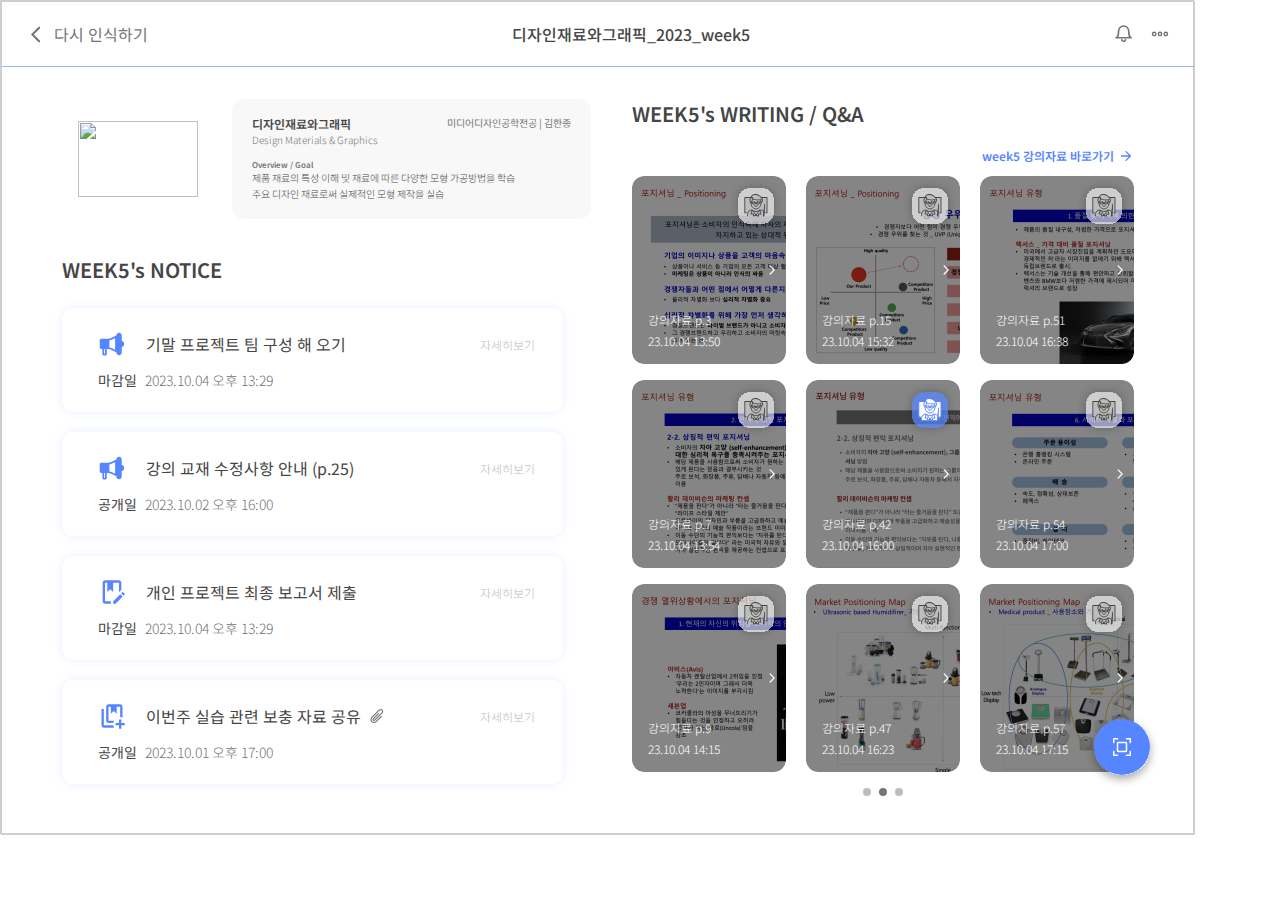
==== bookmark1.html @ b76992b5 "Add files via upload" ====
<!DOCTYPE html>
<html lang="en">
<head>
    <meta charset="UTF-8">
    <meta name="viewport" content="width=device-width, initial-scale=1.0">
    <meta name="apple-mobile-web-app-capable" content="yes">
    <meta name="apple-mobile-web-app-status-bar-style" content="black-translucent" />
    <link rel="stylesheet" type="text/css" href="bookmark1.css">
    <title>Design Meterials & Graphics - Week5</title>
</head>
<body>
    <div id="tab_bar">
        <a href="index.html">
            <div id="pre">
                <svg width="20" height="21" viewBox="0 0 20 21" fill="none" xmlns="http://www.w3.org/2000/svg">
                    <path d="M13.8488 2.98962C13.752 2.89262 13.6371 2.81565 13.5105 2.76314C13.384 2.71062 13.2483 2.68359 13.1113 2.68359C12.9743 2.68359 12.8386 2.71062 12.712 2.76314C12.5855 2.81565 12.4705 2.89262 12.3738 2.98962L5.44878 9.91462C5.37153 9.99172 5.31024 10.0833 5.26842 10.1841C5.2266 10.2849 5.20508 10.393 5.20508 10.5021C5.20508 10.6113 5.2266 10.7193 5.26842 10.8201C5.31024 10.921 5.37153 11.0125 5.44878 11.0896L12.3738 18.0146C12.7821 18.423 13.4404 18.423 13.8488 18.0146C14.2571 17.6063 14.2571 16.948 13.8488 16.5396L7.81545 10.498L13.8571 4.45629C14.2571 4.05629 14.2571 3.38962 13.8488 2.98962Z" fill="#757575"/>
                </svg>
                <p>다시 인식하기</p>
            </div>            
        </a>
        <div id="title"><p>디자인재료와그래픽_2023_week5</p></div>
        <div id="icon">
            <svg width="20" height="20" viewBox="0 0 20 20" fill="none" xmlns="http://www.w3.org/2000/svg">
                <path d="M7.87928 15.9104C7.98092 16.3008 8.20923 16.6465 8.52842 16.8932C8.84761 17.1399 9.23964 17.2738 9.64307 17.2738C10.0465 17.2738 10.4385 17.1399 10.7577 16.8932C11.0769 16.6465 11.3052 16.3008 11.4069 15.9104M9.64307 2C10.9809 2 12.264 2.53146 13.21 3.47748C14.156 4.42349 14.6875 5.70656 14.6875 7.04442C14.6875 12.6533 16.7335 13.7586 17.2861 13.7586H2C2.56441 13.7586 4.59864 12.6415 4.59864 7.04442C4.59864 5.70656 5.13011 4.42349 6.07612 3.47748C7.02213 2.53146 8.3052 2 9.64307 2Z" stroke="#757575" stroke-width="1.6462" stroke-linecap="round" stroke-linejoin="round"/>
            </svg>
            <svg width="20" height="20" viewBox="0 0 20 20" fill="none" xmlns="http://www.w3.org/2000/svg">
                <path d="M4.16667 11.6654C5.08714 11.6654 5.83333 10.9192 5.83333 9.9987C5.83333 9.07822 5.08714 8.33203 4.16667 8.33203C3.24619 8.33203 2.5 9.07822 2.5 9.9987C2.5 10.9192 3.24619 11.6654 4.16667 11.6654Z" stroke="#757575" stroke-width="1.5"/>
                <path d="M10.0007 11.6654C10.9211 11.6654 11.6673 10.9192 11.6673 9.9987C11.6673 9.07822 10.9211 8.33203 10.0007 8.33203C9.08018 8.33203 8.33398 9.07822 8.33398 9.9987C8.33398 10.9192 9.08018 11.6654 10.0007 11.6654Z" stroke="#757575" stroke-width="1.5"/>
                <path d="M15.8327 11.6654C16.7532 11.6654 17.4993 10.9192 17.4993 9.9987C17.4993 9.07822 16.7532 8.33203 15.8327 8.33203C14.9122 8.33203 14.166 9.07822 14.166 9.9987C14.166 10.9192 14.9122 11.6654 15.8327 11.6654Z" stroke="#757575" stroke-width="1.5"/>
            </svg>                
        </div>
    </div>

    <div id="content">
        <section id="left">
            <div id="lec_info">
                <img src="img/bookmark_symbol.png" alt="">
                <div>
                    <div id="main">
                        <div id="main_one">
                            <p>디자인재료와그래픽</p>
                            <p>미디어디자인공학전공 | 김한종</p>
                        </div>
                        <div id="main_two"><p>Design Materials & Graphics</p></div>
                    </div>
                    <div id="sub">
                        <p>Overview / Goal</p>
                        <p>제품 재료의 특성 이해 및 재료에 따른 다양한 모형 가공방법을 학습<br>
                            주요 디자인 재료로써 실제적인 모형 제작을 실습</p>
                    </div>
                </div>
            </div>
            
            <h3>WEEK5's NOTICE</h3>
            <div id="notice_list">
                <div class="notice notice1">
                    <div class="main">
                        <div>
                            <svg width="28" height="28" viewBox="0 0 28 28" fill="none" xmlns="http://www.w3.org/2000/svg">
                                <path d="M18.375 5.31125C18.375 3.82375 19.5825 2.625 21.0613 2.625C22.54 2.625 23.7388 3.82375 23.7475 5.31125V10.7581C24.4399 10.9438 25.0516 11.3527 25.488 11.9214C25.9243 12.4901 26.1608 13.1869 26.1608 13.9038C26.1608 14.6206 25.9243 15.3174 25.488 15.8861C25.0516 16.4548 24.4399 16.8637 23.7475 17.0494V22.505C23.7475 23.2174 23.4645 23.9007 22.9607 24.4045C22.4569 24.9082 21.7737 25.1912 21.0613 25.1912C20.3488 25.1912 19.6656 24.9082 19.1618 24.4045C18.658 23.9007 18.375 23.2174 18.375 22.505V22.302L13.1863 19.7487C12.6505 19.486 12.0824 19.2953 11.4966 19.1818C11.0754 19.1051 10.6481 19.0664 10.22 19.0662L10.2165 19.0575H8.75V24.3232C8.75 24.9095 8.2775 25.382 7.69125 25.382H5.439C4.85275 25.382 4.38025 24.9095 4.38025 24.3232V19.0575H3.26025C2.4255 19.0575 1.75 18.4013 1.75 17.5963V10.22C1.75 9.40625 2.42375 8.75 3.26113 8.75H10.3005C11.3013 8.73575 12.2868 8.50281 13.188 8.0675L18.375 5.51513V5.31125ZM6.13025 19.0575V23.632H7V19.0575H6.13025ZM17.1063 8.14013L14.1453 9.597L14.1391 9.6005C13.2711 10.0188 12.3366 10.2987 11.375 10.4247V17.1789L11.4608 17.4037C12.3935 17.535 13.3035 17.815 14.1505 18.2306L17.1063 19.6849V8.14013Z" fill="#5585FF"/>
                            </svg>
                            <p>기말 프로젝트 팀 구성 해 오기</p>                            
                        </div>
                        <span>자세히보기</span>                            
                    </div>
                    <div class="sub">
                        <p>마감일</p><p>2023.10.04 오후 13:29</p>
                    </div>
                </div>

                <div class="notice notice2">
                    <div class="main">
                        <div>
                            <svg width="28" height="28" viewBox="0 0 28 28" fill="none" xmlns="http://www.w3.org/2000/svg">
                                <path d="M18.375 5.31125C18.375 3.82375 19.5825 2.625 21.0613 2.625C22.54 2.625 23.7388 3.82375 23.7475 5.31125V10.7581C24.4399 10.9438 25.0516 11.3527 25.488 11.9214C25.9243 12.4901 26.1608 13.1869 26.1608 13.9038C26.1608 14.6206 25.9243 15.3174 25.488 15.8861C25.0516 16.4548 24.4399 16.8637 23.7475 17.0494V22.505C23.7475 23.2174 23.4645 23.9007 22.9607 24.4045C22.4569 24.9082 21.7737 25.1912 21.0613 25.1912C20.3488 25.1912 19.6656 24.9082 19.1618 24.4045C18.658 23.9007 18.375 23.2174 18.375 22.505V22.302L13.1863 19.7487C12.6505 19.486 12.0824 19.2953 11.4966 19.1818C11.0754 19.1051 10.6481 19.0664 10.22 19.0662L10.2165 19.0575H8.75V24.3232C8.75 24.9095 8.2775 25.382 7.69125 25.382H5.439C4.85275 25.382 4.38025 24.9095 4.38025 24.3232V19.0575H3.26025C2.4255 19.0575 1.75 18.4013 1.75 17.5963V10.22C1.75 9.40625 2.42375 8.75 3.26113 8.75H10.3005C11.3013 8.73575 12.2868 8.50281 13.188 8.0675L18.375 5.51513V5.31125ZM6.13025 19.0575V23.632H7V19.0575H6.13025ZM17.1063 8.14013L14.1453 9.597L14.1391 9.6005C13.2711 10.0188 12.3366 10.2987 11.375 10.4247V17.1789L11.4608 17.4037C12.3935 17.535 13.3035 17.815 14.1505 18.2306L17.1063 19.6849V8.14013Z" fill="#5585FF"/>
                            </svg>
                            <p>강의 교재 수정사항 안내 (p.25)</p>                            
                        </div>
                        <span>자세히보기</span>                            
                    </div>
                    <div class="sub">
                        <p>공개일</p><p>2023.10.02 오후 16:00</p>
                    </div>
                </div>

                <div class="notice notice3">
                    <div class="main">
                        <div>
                            <svg width="28" height="28" viewBox="0 0 28 28" fill="none" xmlns="http://www.w3.org/2000/svg">
                                <path d="M6.99935 23.332H12.8327V25.6654H6.99935C5.70435 25.6654 4.66602 24.627 4.66602 23.332V4.66536C4.66602 4.04653 4.91185 3.45303 5.34943 3.01545C5.78702 2.57786 6.38051 2.33203 6.99935 2.33203H20.9993C21.6182 2.33203 22.2117 2.57786 22.6493 3.01545C23.0868 3.45303 23.3327 4.04653 23.3327 4.66536V12.0154C23.076 12.1554 22.831 12.3187 22.621 12.5287L20.9993 14.1504V4.66536H15.166V13.9987L12.2493 11.3737L9.33268 13.9987V4.66536H6.99935V23.332ZM26.6577 15.7137L25.1177 14.1737C24.8843 13.9404 24.4993 13.9404 24.2777 14.1737L23.1343 15.317L25.5143 17.697L26.6577 16.5537C26.891 16.332 26.891 15.947 26.6577 15.7137ZM15.166 23.2854V25.6654H17.546L24.6977 18.5254L22.3177 16.1337L15.166 23.2854Z" fill="#5585FF"/>
                            </svg>                                
                            <p>개인 프로젝트 최종 보고서 제출</p>                            
                        </div>
                        <span>자세히보기</span>                            
                    </div>
                    <div class="sub">
                        <p>마감일</p><p>2023.10.04 오후 13:29</p>
                    </div>
                </div>

                <div class="notice notice4">
                    <div class="main">
                        <div>
                            <svg width="28" height="28" viewBox="0 0 28 28" fill="none" xmlns="http://www.w3.org/2000/svg">
                                <path d="M15.2717 23.332H5.83333V6.9987H3.5V23.332C3.5 23.9509 3.74583 24.5444 4.18342 24.9819C4.621 25.4195 5.21449 25.6654 5.83333 25.6654H16.1117C15.6826 24.9496 15.3973 24.157 15.2717 23.332ZM22.1667 2.33203H10.5C9.88116 2.33203 9.28767 2.57786 8.85008 3.01545C8.4125 3.45303 8.16667 4.04653 8.16667 4.66536V18.6654C8.16667 19.2842 8.4125 19.8777 8.85008 20.3153C9.28767 20.7529 9.88116 20.9987 10.5 20.9987H15.2717C15.3973 20.1737 15.6826 19.3811 16.1117 18.6654H10.5V4.66536H12.8333V11.6654L15.75 9.04036L18.6667 11.6654V4.66536H22.1667V15.1654C22.9613 15.1642 23.7504 15.2983 24.5 15.562V4.66536C24.5 4.04653 24.2542 3.45303 23.8166 3.01545C23.379 2.57786 22.7855 2.33203 22.1667 2.33203ZM23.3333 17.4987V20.9987H26.8333V23.332H23.3333V26.832H21V23.332H17.5V20.9987H21V17.4987H23.3333Z" fill="#5585FF"/>
                            </svg>
                            <p>이번주 실습 관련 보충 자료 공유</p>
                            <svg width="16" height="16" viewBox="0 0 16 16" fill="none" xmlns="http://www.w3.org/2000/svg">
                                <path d="M12.25 8.49284L7.12135 13.6215C6.55874 14.1841 5.79567 14.5002 5.00002 14.5002C4.20436 14.5002 3.4413 14.1841 2.87869 13.6215C2.31607 13.0589 2 12.2958 2 11.5002C2 10.7045 2.31607 9.94145 2.87869 9.37884L10.172 2.0855C10.3578 1.89981 10.5783 1.75253 10.821 1.65207C11.0637 1.55161 11.3238 1.49994 11.5865 1.5C11.8492 1.50006 12.1092 1.55186 12.3519 1.65243C12.5945 1.75301 12.815 1.90039 13.0007 2.08617C13.1864 2.27195 13.3337 2.49248 13.4341 2.73517C13.5346 2.97787 13.5862 3.23797 13.5862 3.50064C13.5861 3.76331 13.5343 4.02339 13.4338 4.26604C13.3332 4.50868 13.1858 4.72915 13 4.91484L5.70135 12.2135C5.51201 12.395 5.25893 12.4942 4.99665 12.4909C4.73437 12.4876 4.4839 12.3813 4.29922 12.1951C4.11453 12.0088 4.01042 11.7574 4.00933 11.4952C4.00823 11.2329 4.11023 10.9806 4.29335 10.7928L9.50002 5.58617M5.70735 12.2068L5.70068 12.2135" stroke="#757575" stroke-width="1.125" stroke-linecap="round" stroke-linejoin="round"/>
                            </svg> 
                        </div>
                        <span>자세히보기</span>                            
                    </div>
                    <div class="sub">
                        <p>공개일</p><p>2023.10.01 오후 17:00</p>
                    </div>
                </div>
            </div>
        </section>

        <section id="right">
            <h3>WEEK5's WRITING / Q&A</h3>
            <div id="go_box">
                <p id="go">week5 강의자료 바로가기</p>
                <svg width="16" height="16" viewBox="0 0 16 16" fill="none" xmlns="http://www.w3.org/2000/svg">
                    <path d="M3.33306 7.33246H10.7797L7.52639 4.07913C7.26639 3.81913 7.26639 3.39246 7.52639 3.13246C7.58807 3.07066 7.66133 3.02163 7.74197 2.98817C7.82262 2.95472 7.90908 2.9375 7.99639 2.9375C8.0837 2.9375 8.17016 2.95472 8.25081 2.98817C8.33146 3.02163 8.40472 3.07066 8.46639 3.13246L12.8597 7.5258C12.9215 7.58747 12.9706 7.66073 13.004 7.74138C13.0375 7.82203 13.0547 7.90848 13.0547 7.9958C13.0547 8.08311 13.0375 8.16956 13.004 8.25021C12.9706 8.33086 12.9215 8.40412 12.8597 8.4658L8.46639 12.8591C8.40467 12.9209 8.3314 12.9698 8.25075 13.0032C8.17011 13.0366 8.08368 13.0538 7.99639 13.0538C7.9091 13.0538 7.82267 13.0366 7.74203 13.0032C7.66139 12.9698 7.58811 12.9209 7.52639 12.8591C7.46467 12.7974 7.41571 12.7241 7.38231 12.6435C7.3489 12.5628 7.33171 12.4764 7.33171 12.3891C7.33171 12.3018 7.3489 12.2154 7.38231 12.1348C7.41571 12.0541 7.46467 11.9808 7.52639 11.9191L10.7797 8.6658H3.33306C2.96639 8.6658 2.66639 8.3658 2.66639 7.99913C2.66639 7.63246 2.96639 7.33246 3.33306 7.33246Z" fill="#5585FF"/>
                </svg>                    
            </div>
            <div id="qna_list">
                <div class="qna_list_row">
                    <div class="qna qna1">
                        <div class="answer_icon">
                            <svg width="52" height="52" viewBox="0 0 52 52" fill="none" xmlns="http://www.w3.org/2000/svg">
                                <g filter="url(#filter0_d_3581_7026)">
                                <rect x="8" y="8" width="36" height="36" rx="12" fill="white" fill-opacity="0.6" shape-rendering="crispEdges"/>
                                <path d="M16.1707 33.1525H14.8125V17.5156H37.0063V33.1525H35.1907" fill="#BDBDBD"/>
                                <path d="M33.9474 36.2211C33.9474 36.2211 35.1474 29.9375 29.814 29.9375C28.3954 30.8793 27.1798 31.5304 25.814 31.5273H25.8691C24.5034 31.5304 23.2878 30.8793 21.8691 29.9375C16.5358 29.9375 17.4247 36.2206 17.4247 36.2206" fill="#BDBDBD"/>
                                <path d="M29.8137 30.1602L30.9559 34.1779L28.4581 34.0713L28.4981 36.2006L25.8848 35.4895L25.9248 35.4762L25.8848 35.4179L29.8137 30.1602Z" fill="#BDBDBD"/>
                                <path d="M29.769 30.0947L29.8134 30.1614L25.8845 35.4191L21.9512 30.1614L22.0223 30.0547C23.3912 30.9658 24.5778 31.5925 25.8978 31.6058H25.9512C27.2534 31.5925 28.4223 30.9836 29.769 30.0947Z" fill="#BDBDBD"/>
                                <path d="M25.8842 35.4179L25.8397 35.4762L25.8842 35.4895L23.2664 36.2006L23.3064 34.0713L20.8086 34.1779L21.9508 30.1602L25.8842 35.4179Z" fill="#BDBDBD"/>
                                <path d="M32.4444 19.471C32.1822 18.3821 31.2711 17.0799 29.1022 15.6488C26.6667 13.8932 23 14.4043 21.9911 15.6888C21.8022 15.9513 21.7025 16.2676 21.7067 16.591L21.5022 16.5954C18.6133 19.6577 20.5733 23.5777 20.8978 22.7777L20.9378 22.7377C22.2044 21.5021 22.52 18.4799 22.52 18.4799L22.5644 18.4354C23.4756 19.3954 25.4889 20.2799 30.48 19.8354V19.8399C30.6489 20.2621 30.7822 20.711 30.8756 21.1865C30.9689 21.6621 31.0178 22.1643 31.0178 22.6799V22.7732L31.2089 22.7777C31.2089 22.7777 32.9378 21.4932 32.4444 19.471Z" fill="#BDBDBD"/>
                                <path d="M30.9634 22.6842C30.9634 21.6691 30.7714 20.7104 30.4301 19.8615C27.119 20.1677 23.391 19.842 22.3723 18.2148C22.3012 19.7415 21.9074 21.0917 20.8848 22.6842C20.8848 26.1628 23.1408 28.9833 25.9239 28.9833C28.707 28.9833 30.9634 26.1628 30.9634 22.6842Z" fill="#BDBDBD"/>
                                <path d="M22.2536 17.0703C22.3603 17.3414 22.4936 17.6525 22.738 17.9592H21.6803C21.5647 17.7459 21.4847 17.5459 21.418 17.3814C21.2714 17.5725 21.1469 17.7681 21.0403 17.9592H15.258V32.3103H16.1736C16.418 32.3103 16.618 32.5059 16.618 32.7548C16.618 32.9992 16.418 33.1992 16.1736 33.1992H14.8136C14.5691 33.1992 14.3691 32.9992 14.3691 32.7548V17.5148C14.3691 17.2703 14.5691 17.0703 14.8136 17.0703H22.2536ZM37.4536 17.5148V32.7548C37.4536 32.9992 37.2536 33.1992 37.0091 33.1992H35.858C35.6136 33.1992 35.4136 32.9992 35.4136 32.7548C35.4136 32.5059 35.6136 32.3103 35.858 32.3103H36.5647V17.9592H31.1336C30.8891 17.6614 30.5958 17.3681 30.2536 17.0703H37.0091C37.2536 17.0703 37.4536 17.2703 37.4536 17.5148ZM28.646 22.0752C28.646 22.192 28.623 22.3076 28.5783 22.4154C28.5336 22.5233 28.468 22.6213 28.3855 22.7038C28.3029 22.7864 28.2048 22.8518 28.097 22.8965C27.9891 22.9412 27.8735 22.9641 27.7567 22.9641C27.6399 22.9641 27.5243 22.941 27.4165 22.8963C27.3086 22.8516 27.2106 22.7861 27.1281 22.7035C27.0455 22.6209 26.9801 22.5229 26.9354 22.415C26.8907 22.3071 26.8678 22.1915 26.8678 22.0748C26.8679 21.839 26.9616 21.6128 27.1284 21.4461C27.2952 21.2794 27.5213 21.1858 27.7571 21.1859C27.9929 21.1859 28.2191 21.2797 28.3858 21.4464C28.5525 21.6132 28.6461 21.8394 28.646 22.0752ZM25.0905 22.0752C25.0904 22.192 25.0674 22.3076 25.0227 22.4154C24.978 22.5233 24.9125 22.6213 24.8299 22.7038C24.7473 22.7864 24.6493 22.8518 24.5414 22.8965C24.4335 22.9412 24.3179 22.9641 24.2011 22.9641C24.0844 22.9641 23.9688 22.941 23.8609 22.8963C23.753 22.8516 23.6551 22.7861 23.5725 22.7035C23.49 22.6209 23.4245 22.5229 23.3798 22.415C23.3352 22.3071 23.3122 22.1915 23.3123 22.0748C23.3123 21.839 23.406 21.6128 23.5728 21.4461C23.7396 21.2794 23.9658 21.1858 24.2016 21.1859C24.4374 21.1859 24.6635 21.2797 24.8302 21.4464C24.9969 21.6132 25.0905 21.8394 25.0905 22.0752ZM25.9794 26.5205C25.4674 26.5205 24.9554 26.3934 24.4474 26.1392C24.3947 26.1134 24.3476 26.0774 24.3089 26.0333C24.2702 25.9893 24.2407 25.938 24.2219 25.8824C24.2031 25.8268 24.1955 25.7681 24.1995 25.7096C24.2036 25.651 24.2191 25.5939 24.2454 25.5414C24.2716 25.489 24.3079 25.4422 24.3523 25.4038C24.3967 25.3655 24.4482 25.3363 24.5039 25.3179C24.5596 25.2996 24.6184 25.2925 24.6769 25.297C24.7354 25.3014 24.7924 25.3175 24.8447 25.3441C25.6083 25.7263 26.3505 25.7263 27.114 25.3441C27.2195 25.2914 27.3416 25.2828 27.4535 25.3201C27.5089 25.3386 27.5601 25.3678 27.6042 25.4061C27.6483 25.4444 27.6844 25.491 27.7105 25.5432C27.7366 25.5954 27.7521 25.6523 27.7562 25.7105C27.7603 25.7688 27.7529 25.8273 27.7344 25.8827C27.716 25.938 27.6867 25.9892 27.6485 26.0333C27.6102 26.0774 27.5636 26.1136 27.5114 26.1396C27.0034 26.3934 26.4914 26.5205 25.9794 26.5205Z" fill="#454545"/>
                                <path d="M31.3995 21.6905C31.3995 21.9394 31.1995 22.135 30.9551 22.135H30.084V22.6861C30.084 23.6239 29.324 24.3839 28.3907 24.3839H27.4973C26.8084 24.3839 26.2173 23.9705 25.9506 23.3839C25.8155 23.6811 25.598 23.9332 25.3238 24.1105C25.0497 24.2877 24.7304 24.3826 24.404 24.3839H23.5107C23.0604 24.3839 22.6285 24.205 22.3101 23.8866C21.9917 23.5682 21.8129 23.1364 21.8129 22.6861V22.135H21.5062C21.4112 22.135 21.3187 22.1043 21.2426 22.0474C21.1665 21.9905 21.1109 21.9106 21.084 21.8194C21.1862 21.6505 21.2795 21.4639 21.3595 21.2728C21.404 21.255 21.4529 21.2461 21.5062 21.2461H22.2573C22.3752 21.2461 22.4882 21.2929 22.5716 21.3763C22.6549 21.4596 22.7018 21.5727 22.7018 21.6905V22.6861C22.7018 23.1305 23.0662 23.495 23.5107 23.495H24.404C24.8484 23.495 25.2084 23.1305 25.2084 22.6861V22.1972C25.2084 21.9528 25.4084 21.7528 25.6529 21.7528H26.244C26.4929 21.7528 26.6884 21.9528 26.6884 22.1972V22.6861C26.6884 23.1305 27.0529 23.495 27.4973 23.495H28.3907C28.8351 23.495 29.1951 23.1305 29.1951 22.6861V21.6905C29.1951 21.4461 29.3951 21.2461 29.6395 21.2461H30.9551C31.1995 21.2461 31.3995 21.4461 31.3995 21.6905Z" fill="#454545"/>
                                <path d="M20.9375 22.6837V22.7415C20.9642 26.1904 23.2086 28.9815 25.9775 28.9815C28.7331 28.9815 30.9775 26.2082 31.0175 22.7771V22.6837C31.0175 22.1682 30.9686 21.666 30.8753 21.1904C30.7819 20.7149 30.6486 20.266 30.4797 19.8438" stroke="#454545" stroke-width="0.9" stroke-miterlimit="10" stroke-linecap="round" stroke-linejoin="round"/>
                                <path d="M31.4751 23.1364C31.3951 23.1942 31.3017 23.2209 31.2084 23.2209C31.0751 23.2209 30.9373 23.1631 30.8528 23.0431C30.7062 22.8475 30.7462 22.5675 30.9417 22.4209C30.9951 22.3809 32.0884 21.5409 32.0884 20.1942C32.0884 19.9986 32.0662 19.7897 32.0128 19.5764C31.8884 19.0431 31.5906 18.5009 31.1328 17.9586C30.8884 17.6609 30.5951 17.3675 30.2528 17.0697C29.8528 16.7186 29.3862 16.3675 28.8573 16.0209C26.6173 14.4075 23.2173 14.8475 22.3417 15.9631C22.2173 16.1364 22.1462 16.3586 22.1506 16.5853C22.1506 16.7231 22.1773 16.8697 22.2262 16.9942C22.2351 17.0209 22.2439 17.0431 22.2528 17.0697C22.3595 17.3409 22.4928 17.652 22.7373 17.9586C22.7817 18.0164 22.8306 18.0697 22.8839 18.1275C24.0084 19.3142 26.5551 19.7409 30.4395 19.3942C30.6262 19.3764 30.8128 19.3586 31.0084 19.3409L31.1106 19.332C31.3462 19.3097 31.5684 19.4875 31.5951 19.732C31.6062 19.8492 31.5703 19.9661 31.4953 20.057C31.4203 20.1478 31.3123 20.2052 31.1951 20.2164L31.0928 20.2253C30.8973 20.2475 30.7017 20.2653 30.5151 20.2786C26.8573 20.6075 24.3417 20.2742 22.8573 19.2564C22.3607 18.931 21.9553 18.4844 21.6795 17.9586C21.5639 17.7453 21.4839 17.5453 21.4173 17.3809C21.4128 17.3586 21.4039 17.3409 21.3951 17.3186C21.3639 17.2386 21.3417 17.1542 21.3239 17.0697C21.2795 16.9097 21.2617 16.7497 21.2617 16.5897C21.2617 16.4609 21.2706 16.332 21.2973 16.2075C21.3462 15.932 21.4573 15.6653 21.6306 15.4297C22.7684 13.9809 26.6751 13.3542 29.3639 15.2875C30.2484 15.8697 30.9728 16.4653 31.5328 17.0697C31.8084 17.3631 32.0439 17.6609 32.2395 17.9586C32.5506 18.4253 32.7639 18.8964 32.8751 19.3675C33.4306 21.6475 31.5551 23.0742 31.4751 23.1364Z" fill="#454545"/>
                                <path d="M22.5648 18.0407C22.5069 18.0338 22.4481 18.0387 22.3921 18.055C22.336 18.0713 22.2838 18.0987 22.2386 18.1356C22.1934 18.1726 22.1561 18.2182 22.1289 18.2698C22.1017 18.3215 22.0852 18.3781 22.0804 18.4363C22.0804 18.4407 22.0759 18.4763 22.067 18.5474C22.0182 18.9207 21.8226 20.2051 21.3604 21.2718C21.2804 21.4629 21.187 21.6496 21.0848 21.8185C20.9915 21.9785 20.8893 22.1296 20.7782 22.2629C20.6315 21.974 20.4493 21.4451 20.4048 20.7474C20.3559 20.0051 20.4493 18.9963 21.0404 17.9607C21.2173 17.6409 21.4305 17.3426 21.6759 17.0718C21.7248 17.014 21.7737 16.9607 21.827 16.9029C21.9959 16.7251 21.987 16.4451 21.8093 16.2763C21.742 16.2126 21.6563 16.1719 21.5645 16.1599C21.4727 16.148 21.3795 16.1653 21.2982 16.2096C21.2529 16.2294 21.2121 16.2581 21.1782 16.294C20.9382 16.5474 20.7293 16.8096 20.547 17.0718C20.3426 17.3651 20.1737 17.6629 20.0404 17.9607C19.1959 19.7696 19.4893 21.5518 19.9026 22.4851C20.147 23.0451 20.4404 23.3296 20.7782 23.3296H20.787C20.9826 23.3296 21.1559 23.2229 21.2626 23.0451C21.4715 22.8407 21.6537 22.5963 21.8137 22.3251C22.0182 21.9918 22.1826 21.6229 22.3248 21.2496C22.5959 20.5251 22.7604 19.7829 22.8582 19.2585C22.9293 18.8451 22.9604 18.5651 22.9648 18.5296C22.987 18.2851 22.8093 18.0674 22.5648 18.0407Z" fill="#454545"/>
                                <path d="M17.5067 35.7895C17.5067 35.7895 16.6178 30.0117 21.9512 30.0117C21.9734 30.0295 22.0001 30.0428 22.0223 30.0562C23.3912 30.9673 24.5778 31.5939 25.8978 31.6073H25.9512C27.2534 31.5939 28.4223 30.9851 29.7689 30.0962C29.8134 30.0695 29.8534 30.0428 29.8978 30.0117C31.6712 30.0117 32.7556 30.6517 33.4178 31.5051L33.7645 32.0651" stroke="#454545" stroke-width="0.9" stroke-miterlimit="10" stroke-linecap="round" stroke-linejoin="round"/>
                                <path d="M26.0756 35.2578L26.1156 35.316L26.0756 35.3293L23.4578 36.0404L23.4978 33.9111L21 34.0178L22.1422 30L26.0756 35.2578Z" stroke="#454545" stroke-width="0.9" stroke-miterlimit="10" stroke-linecap="round" stroke-linejoin="round"/>
                                <path d="M25.8843 35.4179L25.8398 35.4762L25.8843 35.4895L28.4976 36.2006L28.4576 34.0713L30.9554 34.1779L29.8132 30.1602L25.8843 35.4179Z" stroke="#454545" stroke-width="0.9" stroke-miterlimit="10" stroke-linecap="round" stroke-linejoin="round"/>
                                <path d="M33.5752 36.1133C33.5218 36.1132 33.4691 36.1018 33.4206 36.0797C33.372 36.0577 33.3288 36.0255 33.2937 35.9853C33.2586 35.9452 33.2324 35.898 33.2171 35.8469C33.2017 35.7959 33.1974 35.7421 33.2045 35.6893L34.7027 23.9102L34.0747 35.7644C34.0614 35.9608 33.7725 36.1133 33.5752 36.1133Z" fill="#454545"/>
                                <path d="M33.5746 36.4448C33.4736 36.4449 33.3739 36.4234 33.2819 36.3817C33.19 36.34 33.1081 36.2791 33.0417 36.2031C32.9753 36.1271 32.9259 36.0378 32.8969 35.9411C32.868 35.8444 32.86 35.7426 32.8737 35.6426L34.3715 23.8657C34.3813 23.7797 34.4247 23.701 34.4921 23.6468C34.5596 23.5925 34.6458 23.5671 34.7319 23.5759C34.8179 23.5837 34.8975 23.6244 34.9541 23.6897C35.0106 23.7549 35.0396 23.8395 35.035 23.9257L34.407 35.78C34.3777 36.2102 33.8959 36.4448 33.5746 36.4448ZM33.8901 32.9337L33.5346 35.7293L33.5746 35.7782C33.6364 35.772 33.695 35.7477 33.743 35.7084L33.8901 32.9337Z" fill="#454545"/>
                                </g>
                                <defs>
                                <filter id="filter0_d_3581_7026" x="0" y="0" width="52" height="52" filterUnits="userSpaceOnUse" color-interpolation-filters="sRGB">
                                <feFlood flood-opacity="0" result="BackgroundImageFix"/>
                                <feColorMatrix in="SourceAlpha" type="matrix" values="0 0 0 0 0 0 0 0 0 0 0 0 0 0 0 0 0 0 127 0" result="hardAlpha"/>
                                <feOffset/>
                                <feGaussianBlur stdDeviation="4"/>
                                <feComposite in2="hardAlpha" operator="out"/>
                                <feColorMatrix type="matrix" values="0 0 0 0 0 0 0 0 0 0 0 0 0 0 0 0 0 0 0.25 0"/>
                                <feBlend mode="normal" in2="BackgroundImageFix" result="effect1_dropShadow_3581_7026"/>
                                <feBlend mode="normal" in="SourceGraphic" in2="effect1_dropShadow_3581_7026" result="shape"/>
                                </filter>
                                </defs>
                            </svg>                            
                        </div>
                        <svg width="12" height="12" viewBox="0 0 12 12" fill="none" xmlns="http://www.w3.org/2000/svg">
                            <path d="M3.69073 10.5039C3.74879 10.5621 3.81776 10.6083 3.89369 10.6398C3.96962 10.6713 4.05102 10.6875 4.13323 10.6875C4.21544 10.6875 4.29684 10.6713 4.37277 10.6398C4.4487 10.6083 4.51767 10.5621 4.57573 10.5039L8.73073 6.34888C8.77708 6.30263 8.81386 6.24768 8.83895 6.18719C8.86404 6.12671 8.87695 6.06187 8.87695 5.99638C8.87695 5.9309 8.86404 5.86606 8.83895 5.80557C8.81386 5.74508 8.77708 5.69014 8.73073 5.64388L4.57573 1.48888C4.33073 1.24388 3.93573 1.24388 3.69073 1.48888C3.44573 1.73388 3.44573 2.12888 3.69073 2.37388L7.31073 5.99888L3.68573 9.62388C3.44573 9.86388 3.44573 10.2639 3.69073 10.5039Z" fill="white"/>
                        </svg>
                        <p class="exp">강의자료 p.3<br>23.10.04 13:50</p>
                    </div>

                    <div class="qna qna2">
                        <div class="answer_icon">
                            <svg width="52" height="52" viewBox="0 0 52 52" fill="none" xmlns="http://www.w3.org/2000/svg">
                                <g filter="url(#filter0_d_3581_7026)">
                                <rect x="8" y="8" width="36" height="36" rx="12" fill="white" fill-opacity="0.6" shape-rendering="crispEdges"/>
                                <path d="M16.1707 33.1525H14.8125V17.5156H37.0063V33.1525H35.1907" fill="#BDBDBD"/>
                                <path d="M33.9474 36.2211C33.9474 36.2211 35.1474 29.9375 29.814 29.9375C28.3954 30.8793 27.1798 31.5304 25.814 31.5273H25.8691C24.5034 31.5304 23.2878 30.8793 21.8691 29.9375C16.5358 29.9375 17.4247 36.2206 17.4247 36.2206" fill="#BDBDBD"/>
                                <path d="M29.8137 30.1602L30.9559 34.1779L28.4581 34.0713L28.4981 36.2006L25.8848 35.4895L25.9248 35.4762L25.8848 35.4179L29.8137 30.1602Z" fill="#BDBDBD"/>
                                <path d="M29.769 30.0947L29.8134 30.1614L25.8845 35.4191L21.9512 30.1614L22.0223 30.0547C23.3912 30.9658 24.5778 31.5925 25.8978 31.6058H25.9512C27.2534 31.5925 28.4223 30.9836 29.769 30.0947Z" fill="#BDBDBD"/>
                                <path d="M25.8842 35.4179L25.8397 35.4762L25.8842 35.4895L23.2664 36.2006L23.3064 34.0713L20.8086 34.1779L21.9508 30.1602L25.8842 35.4179Z" fill="#BDBDBD"/>
                                <path d="M32.4444 19.471C32.1822 18.3821 31.2711 17.0799 29.1022 15.6488C26.6667 13.8932 23 14.4043 21.9911 15.6888C21.8022 15.9513 21.7025 16.2676 21.7067 16.591L21.5022 16.5954C18.6133 19.6577 20.5733 23.5777 20.8978 22.7777L20.9378 22.7377C22.2044 21.5021 22.52 18.4799 22.52 18.4799L22.5644 18.4354C23.4756 19.3954 25.4889 20.2799 30.48 19.8354V19.8399C30.6489 20.2621 30.7822 20.711 30.8756 21.1865C30.9689 21.6621 31.0178 22.1643 31.0178 22.6799V22.7732L31.2089 22.7777C31.2089 22.7777 32.9378 21.4932 32.4444 19.471Z" fill="#BDBDBD"/>
                                <path d="M30.9634 22.6842C30.9634 21.6691 30.7714 20.7104 30.4301 19.8615C27.119 20.1677 23.391 19.842 22.3723 18.2148C22.3012 19.7415 21.9074 21.0917 20.8848 22.6842C20.8848 26.1628 23.1408 28.9833 25.9239 28.9833C28.707 28.9833 30.9634 26.1628 30.9634 22.6842Z" fill="#BDBDBD"/>
                                <path d="M22.2536 17.0703C22.3603 17.3414 22.4936 17.6525 22.738 17.9592H21.6803C21.5647 17.7459 21.4847 17.5459 21.418 17.3814C21.2714 17.5725 21.1469 17.7681 21.0403 17.9592H15.258V32.3103H16.1736C16.418 32.3103 16.618 32.5059 16.618 32.7548C16.618 32.9992 16.418 33.1992 16.1736 33.1992H14.8136C14.5691 33.1992 14.3691 32.9992 14.3691 32.7548V17.5148C14.3691 17.2703 14.5691 17.0703 14.8136 17.0703H22.2536ZM37.4536 17.5148V32.7548C37.4536 32.9992 37.2536 33.1992 37.0091 33.1992H35.858C35.6136 33.1992 35.4136 32.9992 35.4136 32.7548C35.4136 32.5059 35.6136 32.3103 35.858 32.3103H36.5647V17.9592H31.1336C30.8891 17.6614 30.5958 17.3681 30.2536 17.0703H37.0091C37.2536 17.0703 37.4536 17.2703 37.4536 17.5148ZM28.646 22.0752C28.646 22.192 28.623 22.3076 28.5783 22.4154C28.5336 22.5233 28.468 22.6213 28.3855 22.7038C28.3029 22.7864 28.2048 22.8518 28.097 22.8965C27.9891 22.9412 27.8735 22.9641 27.7567 22.9641C27.6399 22.9641 27.5243 22.941 27.4165 22.8963C27.3086 22.8516 27.2106 22.7861 27.1281 22.7035C27.0455 22.6209 26.9801 22.5229 26.9354 22.415C26.8907 22.3071 26.8678 22.1915 26.8678 22.0748C26.8679 21.839 26.9616 21.6128 27.1284 21.4461C27.2952 21.2794 27.5213 21.1858 27.7571 21.1859C27.9929 21.1859 28.2191 21.2797 28.3858 21.4464C28.5525 21.6132 28.6461 21.8394 28.646 22.0752ZM25.0905 22.0752C25.0904 22.192 25.0674 22.3076 25.0227 22.4154C24.978 22.5233 24.9125 22.6213 24.8299 22.7038C24.7473 22.7864 24.6493 22.8518 24.5414 22.8965C24.4335 22.9412 24.3179 22.9641 24.2011 22.9641C24.0844 22.9641 23.9688 22.941 23.8609 22.8963C23.753 22.8516 23.6551 22.7861 23.5725 22.7035C23.49 22.6209 23.4245 22.5229 23.3798 22.415C23.3352 22.3071 23.3122 22.1915 23.3123 22.0748C23.3123 21.839 23.406 21.6128 23.5728 21.4461C23.7396 21.2794 23.9658 21.1858 24.2016 21.1859C24.4374 21.1859 24.6635 21.2797 24.8302 21.4464C24.9969 21.6132 25.0905 21.8394 25.0905 22.0752ZM25.9794 26.5205C25.4674 26.5205 24.9554 26.3934 24.4474 26.1392C24.3947 26.1134 24.3476 26.0774 24.3089 26.0333C24.2702 25.9893 24.2407 25.938 24.2219 25.8824C24.2031 25.8268 24.1955 25.7681 24.1995 25.7096C24.2036 25.651 24.2191 25.5939 24.2454 25.5414C24.2716 25.489 24.3079 25.4422 24.3523 25.4038C24.3967 25.3655 24.4482 25.3363 24.5039 25.3179C24.5596 25.2996 24.6184 25.2925 24.6769 25.297C24.7354 25.3014 24.7924 25.3175 24.8447 25.3441C25.6083 25.7263 26.3505 25.7263 27.114 25.3441C27.2195 25.2914 27.3416 25.2828 27.4535 25.3201C27.5089 25.3386 27.5601 25.3678 27.6042 25.4061C27.6483 25.4444 27.6844 25.491 27.7105 25.5432C27.7366 25.5954 27.7521 25.6523 27.7562 25.7105C27.7603 25.7688 27.7529 25.8273 27.7344 25.8827C27.716 25.938 27.6867 25.9892 27.6485 26.0333C27.6102 26.0774 27.5636 26.1136 27.5114 26.1396C27.0034 26.3934 26.4914 26.5205 25.9794 26.5205Z" fill="#454545"/>
                                <path d="M31.3995 21.6905C31.3995 21.9394 31.1995 22.135 30.9551 22.135H30.084V22.6861C30.084 23.6239 29.324 24.3839 28.3907 24.3839H27.4973C26.8084 24.3839 26.2173 23.9705 25.9506 23.3839C25.8155 23.6811 25.598 23.9332 25.3238 24.1105C25.0497 24.2877 24.7304 24.3826 24.404 24.3839H23.5107C23.0604 24.3839 22.6285 24.205 22.3101 23.8866C21.9917 23.5682 21.8129 23.1364 21.8129 22.6861V22.135H21.5062C21.4112 22.135 21.3187 22.1043 21.2426 22.0474C21.1665 21.9905 21.1109 21.9106 21.084 21.8194C21.1862 21.6505 21.2795 21.4639 21.3595 21.2728C21.404 21.255 21.4529 21.2461 21.5062 21.2461H22.2573C22.3752 21.2461 22.4882 21.2929 22.5716 21.3763C22.6549 21.4596 22.7018 21.5727 22.7018 21.6905V22.6861C22.7018 23.1305 23.0662 23.495 23.5107 23.495H24.404C24.8484 23.495 25.2084 23.1305 25.2084 22.6861V22.1972C25.2084 21.9528 25.4084 21.7528 25.6529 21.7528H26.244C26.4929 21.7528 26.6884 21.9528 26.6884 22.1972V22.6861C26.6884 23.1305 27.0529 23.495 27.4973 23.495H28.3907C28.8351 23.495 29.1951 23.1305 29.1951 22.6861V21.6905C29.1951 21.4461 29.3951 21.2461 29.6395 21.2461H30.9551C31.1995 21.2461 31.3995 21.4461 31.3995 21.6905Z" fill="#454545"/>
                                <path d="M20.9375 22.6837V22.7415C20.9642 26.1904 23.2086 28.9815 25.9775 28.9815C28.7331 28.9815 30.9775 26.2082 31.0175 22.7771V22.6837C31.0175 22.1682 30.9686 21.666 30.8753 21.1904C30.7819 20.7149 30.6486 20.266 30.4797 19.8438" stroke="#454545" stroke-width="0.9" stroke-miterlimit="10" stroke-linecap="round" stroke-linejoin="round"/>
                                <path d="M31.4751 23.1364C31.3951 23.1942 31.3017 23.2209 31.2084 23.2209C31.0751 23.2209 30.9373 23.1631 30.8528 23.0431C30.7062 22.8475 30.7462 22.5675 30.9417 22.4209C30.9951 22.3809 32.0884 21.5409 32.0884 20.1942C32.0884 19.9986 32.0662 19.7897 32.0128 19.5764C31.8884 19.0431 31.5906 18.5009 31.1328 17.9586C30.8884 17.6609 30.5951 17.3675 30.2528 17.0697C29.8528 16.7186 29.3862 16.3675 28.8573 16.0209C26.6173 14.4075 23.2173 14.8475 22.3417 15.9631C22.2173 16.1364 22.1462 16.3586 22.1506 16.5853C22.1506 16.7231 22.1773 16.8697 22.2262 16.9942C22.2351 17.0209 22.2439 17.0431 22.2528 17.0697C22.3595 17.3409 22.4928 17.652 22.7373 17.9586C22.7817 18.0164 22.8306 18.0697 22.8839 18.1275C24.0084 19.3142 26.5551 19.7409 30.4395 19.3942C30.6262 19.3764 30.8128 19.3586 31.0084 19.3409L31.1106 19.332C31.3462 19.3097 31.5684 19.4875 31.5951 19.732C31.6062 19.8492 31.5703 19.9661 31.4953 20.057C31.4203 20.1478 31.3123 20.2052 31.1951 20.2164L31.0928 20.2253C30.8973 20.2475 30.7017 20.2653 30.5151 20.2786C26.8573 20.6075 24.3417 20.2742 22.8573 19.2564C22.3607 18.931 21.9553 18.4844 21.6795 17.9586C21.5639 17.7453 21.4839 17.5453 21.4173 17.3809C21.4128 17.3586 21.4039 17.3409 21.3951 17.3186C21.3639 17.2386 21.3417 17.1542 21.3239 17.0697C21.2795 16.9097 21.2617 16.7497 21.2617 16.5897C21.2617 16.4609 21.2706 16.332 21.2973 16.2075C21.3462 15.932 21.4573 15.6653 21.6306 15.4297C22.7684 13.9809 26.6751 13.3542 29.3639 15.2875C30.2484 15.8697 30.9728 16.4653 31.5328 17.0697C31.8084 17.3631 32.0439 17.6609 32.2395 17.9586C32.5506 18.4253 32.7639 18.8964 32.8751 19.3675C33.4306 21.6475 31.5551 23.0742 31.4751 23.1364Z" fill="#454545"/>
                                <path d="M22.5648 18.0407C22.5069 18.0338 22.4481 18.0387 22.3921 18.055C22.336 18.0713 22.2838 18.0987 22.2386 18.1356C22.1934 18.1726 22.1561 18.2182 22.1289 18.2698C22.1017 18.3215 22.0852 18.3781 22.0804 18.4363C22.0804 18.4407 22.0759 18.4763 22.067 18.5474C22.0182 18.9207 21.8226 20.2051 21.3604 21.2718C21.2804 21.4629 21.187 21.6496 21.0848 21.8185C20.9915 21.9785 20.8893 22.1296 20.7782 22.2629C20.6315 21.974 20.4493 21.4451 20.4048 20.7474C20.3559 20.0051 20.4493 18.9963 21.0404 17.9607C21.2173 17.6409 21.4305 17.3426 21.6759 17.0718C21.7248 17.014 21.7737 16.9607 21.827 16.9029C21.9959 16.7251 21.987 16.4451 21.8093 16.2763C21.742 16.2126 21.6563 16.1719 21.5645 16.1599C21.4727 16.148 21.3795 16.1653 21.2982 16.2096C21.2529 16.2294 21.2121 16.2581 21.1782 16.294C20.9382 16.5474 20.7293 16.8096 20.547 17.0718C20.3426 17.3651 20.1737 17.6629 20.0404 17.9607C19.1959 19.7696 19.4893 21.5518 19.9026 22.4851C20.147 23.0451 20.4404 23.3296 20.7782 23.3296H20.787C20.9826 23.3296 21.1559 23.2229 21.2626 23.0451C21.4715 22.8407 21.6537 22.5963 21.8137 22.3251C22.0182 21.9918 22.1826 21.6229 22.3248 21.2496C22.5959 20.5251 22.7604 19.7829 22.8582 19.2585C22.9293 18.8451 22.9604 18.5651 22.9648 18.5296C22.987 18.2851 22.8093 18.0674 22.5648 18.0407Z" fill="#454545"/>
                                <path d="M17.5067 35.7895C17.5067 35.7895 16.6178 30.0117 21.9512 30.0117C21.9734 30.0295 22.0001 30.0428 22.0223 30.0562C23.3912 30.9673 24.5778 31.5939 25.8978 31.6073H25.9512C27.2534 31.5939 28.4223 30.9851 29.7689 30.0962C29.8134 30.0695 29.8534 30.0428 29.8978 30.0117C31.6712 30.0117 32.7556 30.6517 33.4178 31.5051L33.7645 32.0651" stroke="#454545" stroke-width="0.9" stroke-miterlimit="10" stroke-linecap="round" stroke-linejoin="round"/>
                                <path d="M26.0756 35.2578L26.1156 35.316L26.0756 35.3293L23.4578 36.0404L23.4978 33.9111L21 34.0178L22.1422 30L26.0756 35.2578Z" stroke="#454545" stroke-width="0.9" stroke-miterlimit="10" stroke-linecap="round" stroke-linejoin="round"/>
                                <path d="M25.8843 35.4179L25.8398 35.4762L25.8843 35.4895L28.4976 36.2006L28.4576 34.0713L30.9554 34.1779L29.8132 30.1602L25.8843 35.4179Z" stroke="#454545" stroke-width="0.9" stroke-miterlimit="10" stroke-linecap="round" stroke-linejoin="round"/>
                                <path d="M33.5752 36.1133C33.5218 36.1132 33.4691 36.1018 33.4206 36.0797C33.372 36.0577 33.3288 36.0255 33.2937 35.9853C33.2586 35.9452 33.2324 35.898 33.2171 35.8469C33.2017 35.7959 33.1974 35.7421 33.2045 35.6893L34.7027 23.9102L34.0747 35.7644C34.0614 35.9608 33.7725 36.1133 33.5752 36.1133Z" fill="#454545"/>
                                <path d="M33.5746 36.4448C33.4736 36.4449 33.3739 36.4234 33.2819 36.3817C33.19 36.34 33.1081 36.2791 33.0417 36.2031C32.9753 36.1271 32.9259 36.0378 32.8969 35.9411C32.868 35.8444 32.86 35.7426 32.8737 35.6426L34.3715 23.8657C34.3813 23.7797 34.4247 23.701 34.4921 23.6468C34.5596 23.5925 34.6458 23.5671 34.7319 23.5759C34.8179 23.5837 34.8975 23.6244 34.9541 23.6897C35.0106 23.7549 35.0396 23.8395 35.035 23.9257L34.407 35.78C34.3777 36.2102 33.8959 36.4448 33.5746 36.4448ZM33.8901 32.9337L33.5346 35.7293L33.5746 35.7782C33.6364 35.772 33.695 35.7477 33.743 35.7084L33.8901 32.9337Z" fill="#454545"/>
                                </g>
                                <defs>
                                <filter id="filter0_d_3581_7026" x="0" y="0" width="52" height="52" filterUnits="userSpaceOnUse" color-interpolation-filters="sRGB">
                                <feFlood flood-opacity="0" result="BackgroundImageFix"/>
                                <feColorMatrix in="SourceAlpha" type="matrix" values="0 0 0 0 0 0 0 0 0 0 0 0 0 0 0 0 0 0 127 0" result="hardAlpha"/>
                                <feOffset/>
                                <feGaussianBlur stdDeviation="4"/>
                                <feComposite in2="hardAlpha" operator="out"/>
                                <feColorMatrix type="matrix" values="0 0 0 0 0 0 0 0 0 0 0 0 0 0 0 0 0 0 0.25 0"/>
                                <feBlend mode="normal" in2="BackgroundImageFix" result="effect1_dropShadow_3581_7026"/>
                                <feBlend mode="normal" in="SourceGraphic" in2="effect1_dropShadow_3581_7026" result="shape"/>
                                </filter>
                                </defs>
                            </svg>                            
                        </div>
                        <svg width="12" height="12" viewBox="0 0 12 12" fill="none" xmlns="http://www.w3.org/2000/svg">
                            <path d="M3.69073 10.5039C3.74879 10.5621 3.81776 10.6083 3.89369 10.6398C3.96962 10.6713 4.05102 10.6875 4.13323 10.6875C4.21544 10.6875 4.29684 10.6713 4.37277 10.6398C4.4487 10.6083 4.51767 10.5621 4.57573 10.5039L8.73073 6.34888C8.77708 6.30263 8.81386 6.24768 8.83895 6.18719C8.86404 6.12671 8.87695 6.06187 8.87695 5.99638C8.87695 5.9309 8.86404 5.86606 8.83895 5.80557C8.81386 5.74508 8.77708 5.69014 8.73073 5.64388L4.57573 1.48888C4.33073 1.24388 3.93573 1.24388 3.69073 1.48888C3.44573 1.73388 3.44573 2.12888 3.69073 2.37388L7.31073 5.99888L3.68573 9.62388C3.44573 9.86388 3.44573 10.2639 3.69073 10.5039Z" fill="white"/>
                        </svg>
                        <p class="exp">강의자료 p.7<br>23.10.04 13:54</p>
                    </div>

                    <div class="qna qna3">
                        <div class="answer_icon">
                            <svg width="52" height="52" viewBox="0 0 52 52" fill="none" xmlns="http://www.w3.org/2000/svg">
                                <g filter="url(#filter0_d_3581_7026)">
                                <rect x="8" y="8" width="36" height="36" rx="12" fill="white" fill-opacity="0.6" shape-rendering="crispEdges"/>
                                <path d="M16.1707 33.1525H14.8125V17.5156H37.0063V33.1525H35.1907" fill="#BDBDBD"/>
                                <path d="M33.9474 36.2211C33.9474 36.2211 35.1474 29.9375 29.814 29.9375C28.3954 30.8793 27.1798 31.5304 25.814 31.5273H25.8691C24.5034 31.5304 23.2878 30.8793 21.8691 29.9375C16.5358 29.9375 17.4247 36.2206 17.4247 36.2206" fill="#BDBDBD"/>
                                <path d="M29.8137 30.1602L30.9559 34.1779L28.4581 34.0713L28.4981 36.2006L25.8848 35.4895L25.9248 35.4762L25.8848 35.4179L29.8137 30.1602Z" fill="#BDBDBD"/>
                                <path d="M29.769 30.0947L29.8134 30.1614L25.8845 35.4191L21.9512 30.1614L22.0223 30.0547C23.3912 30.9658 24.5778 31.5925 25.8978 31.6058H25.9512C27.2534 31.5925 28.4223 30.9836 29.769 30.0947Z" fill="#BDBDBD"/>
                                <path d="M25.8842 35.4179L25.8397 35.4762L25.8842 35.4895L23.2664 36.2006L23.3064 34.0713L20.8086 34.1779L21.9508 30.1602L25.8842 35.4179Z" fill="#BDBDBD"/>
                                <path d="M32.4444 19.471C32.1822 18.3821 31.2711 17.0799 29.1022 15.6488C26.6667 13.8932 23 14.4043 21.9911 15.6888C21.8022 15.9513 21.7025 16.2676 21.7067 16.591L21.5022 16.5954C18.6133 19.6577 20.5733 23.5777 20.8978 22.7777L20.9378 22.7377C22.2044 21.5021 22.52 18.4799 22.52 18.4799L22.5644 18.4354C23.4756 19.3954 25.4889 20.2799 30.48 19.8354V19.8399C30.6489 20.2621 30.7822 20.711 30.8756 21.1865C30.9689 21.6621 31.0178 22.1643 31.0178 22.6799V22.7732L31.2089 22.7777C31.2089 22.7777 32.9378 21.4932 32.4444 19.471Z" fill="#BDBDBD"/>
                                <path d="M30.9634 22.6842C30.9634 21.6691 30.7714 20.7104 30.4301 19.8615C27.119 20.1677 23.391 19.842 22.3723 18.2148C22.3012 19.7415 21.9074 21.0917 20.8848 22.6842C20.8848 26.1628 23.1408 28.9833 25.9239 28.9833C28.707 28.9833 30.9634 26.1628 30.9634 22.6842Z" fill="#BDBDBD"/>
                                <path d="M22.2536 17.0703C22.3603 17.3414 22.4936 17.6525 22.738 17.9592H21.6803C21.5647 17.7459 21.4847 17.5459 21.418 17.3814C21.2714 17.5725 21.1469 17.7681 21.0403 17.9592H15.258V32.3103H16.1736C16.418 32.3103 16.618 32.5059 16.618 32.7548C16.618 32.9992 16.418 33.1992 16.1736 33.1992H14.8136C14.5691 33.1992 14.3691 32.9992 14.3691 32.7548V17.5148C14.3691 17.2703 14.5691 17.0703 14.8136 17.0703H22.2536ZM37.4536 17.5148V32.7548C37.4536 32.9992 37.2536 33.1992 37.0091 33.1992H35.858C35.6136 33.1992 35.4136 32.9992 35.4136 32.7548C35.4136 32.5059 35.6136 32.3103 35.858 32.3103H36.5647V17.9592H31.1336C30.8891 17.6614 30.5958 17.3681 30.2536 17.0703H37.0091C37.2536 17.0703 37.4536 17.2703 37.4536 17.5148ZM28.646 22.0752C28.646 22.192 28.623 22.3076 28.5783 22.4154C28.5336 22.5233 28.468 22.6213 28.3855 22.7038C28.3029 22.7864 28.2048 22.8518 28.097 22.8965C27.9891 22.9412 27.8735 22.9641 27.7567 22.9641C27.6399 22.9641 27.5243 22.941 27.4165 22.8963C27.3086 22.8516 27.2106 22.7861 27.1281 22.7035C27.0455 22.6209 26.9801 22.5229 26.9354 22.415C26.8907 22.3071 26.8678 22.1915 26.8678 22.0748C26.8679 21.839 26.9616 21.6128 27.1284 21.4461C27.2952 21.2794 27.5213 21.1858 27.7571 21.1859C27.9929 21.1859 28.2191 21.2797 28.3858 21.4464C28.5525 21.6132 28.6461 21.8394 28.646 22.0752ZM25.0905 22.0752C25.0904 22.192 25.0674 22.3076 25.0227 22.4154C24.978 22.5233 24.9125 22.6213 24.8299 22.7038C24.7473 22.7864 24.6493 22.8518 24.5414 22.8965C24.4335 22.9412 24.3179 22.9641 24.2011 22.9641C24.0844 22.9641 23.9688 22.941 23.8609 22.8963C23.753 22.8516 23.6551 22.7861 23.5725 22.7035C23.49 22.6209 23.4245 22.5229 23.3798 22.415C23.3352 22.3071 23.3122 22.1915 23.3123 22.0748C23.3123 21.839 23.406 21.6128 23.5728 21.4461C23.7396 21.2794 23.9658 21.1858 24.2016 21.1859C24.4374 21.1859 24.6635 21.2797 24.8302 21.4464C24.9969 21.6132 25.0905 21.8394 25.0905 22.0752ZM25.9794 26.5205C25.4674 26.5205 24.9554 26.3934 24.4474 26.1392C24.3947 26.1134 24.3476 26.0774 24.3089 26.0333C24.2702 25.9893 24.2407 25.938 24.2219 25.8824C24.2031 25.8268 24.1955 25.7681 24.1995 25.7096C24.2036 25.651 24.2191 25.5939 24.2454 25.5414C24.2716 25.489 24.3079 25.4422 24.3523 25.4038C24.3967 25.3655 24.4482 25.3363 24.5039 25.3179C24.5596 25.2996 24.6184 25.2925 24.6769 25.297C24.7354 25.3014 24.7924 25.3175 24.8447 25.3441C25.6083 25.7263 26.3505 25.7263 27.114 25.3441C27.2195 25.2914 27.3416 25.2828 27.4535 25.3201C27.5089 25.3386 27.5601 25.3678 27.6042 25.4061C27.6483 25.4444 27.6844 25.491 27.7105 25.5432C27.7366 25.5954 27.7521 25.6523 27.7562 25.7105C27.7603 25.7688 27.7529 25.8273 27.7344 25.8827C27.716 25.938 27.6867 25.9892 27.6485 26.0333C27.6102 26.0774 27.5636 26.1136 27.5114 26.1396C27.0034 26.3934 26.4914 26.5205 25.9794 26.5205Z" fill="#454545"/>
                                <path d="M31.3995 21.6905C31.3995 21.9394 31.1995 22.135 30.9551 22.135H30.084V22.6861C30.084 23.6239 29.324 24.3839 28.3907 24.3839H27.4973C26.8084 24.3839 26.2173 23.9705 25.9506 23.3839C25.8155 23.6811 25.598 23.9332 25.3238 24.1105C25.0497 24.2877 24.7304 24.3826 24.404 24.3839H23.5107C23.0604 24.3839 22.6285 24.205 22.3101 23.8866C21.9917 23.5682 21.8129 23.1364 21.8129 22.6861V22.135H21.5062C21.4112 22.135 21.3187 22.1043 21.2426 22.0474C21.1665 21.9905 21.1109 21.9106 21.084 21.8194C21.1862 21.6505 21.2795 21.4639 21.3595 21.2728C21.404 21.255 21.4529 21.2461 21.5062 21.2461H22.2573C22.3752 21.2461 22.4882 21.2929 22.5716 21.3763C22.6549 21.4596 22.7018 21.5727 22.7018 21.6905V22.6861C22.7018 23.1305 23.0662 23.495 23.5107 23.495H24.404C24.8484 23.495 25.2084 23.1305 25.2084 22.6861V22.1972C25.2084 21.9528 25.4084 21.7528 25.6529 21.7528H26.244C26.4929 21.7528 26.6884 21.9528 26.6884 22.1972V22.6861C26.6884 23.1305 27.0529 23.495 27.4973 23.495H28.3907C28.8351 23.495 29.1951 23.1305 29.1951 22.6861V21.6905C29.1951 21.4461 29.3951 21.2461 29.6395 21.2461H30.9551C31.1995 21.2461 31.3995 21.4461 31.3995 21.6905Z" fill="#454545"/>
                                <path d="M20.9375 22.6837V22.7415C20.9642 26.1904 23.2086 28.9815 25.9775 28.9815C28.7331 28.9815 30.9775 26.2082 31.0175 22.7771V22.6837C31.0175 22.1682 30.9686 21.666 30.8753 21.1904C30.7819 20.7149 30.6486 20.266 30.4797 19.8438" stroke="#454545" stroke-width="0.9" stroke-miterlimit="10" stroke-linecap="round" stroke-linejoin="round"/>
                                <path d="M31.4751 23.1364C31.3951 23.1942 31.3017 23.2209 31.2084 23.2209C31.0751 23.2209 30.9373 23.1631 30.8528 23.0431C30.7062 22.8475 30.7462 22.5675 30.9417 22.4209C30.9951 22.3809 32.0884 21.5409 32.0884 20.1942C32.0884 19.9986 32.0662 19.7897 32.0128 19.5764C31.8884 19.0431 31.5906 18.5009 31.1328 17.9586C30.8884 17.6609 30.5951 17.3675 30.2528 17.0697C29.8528 16.7186 29.3862 16.3675 28.8573 16.0209C26.6173 14.4075 23.2173 14.8475 22.3417 15.9631C22.2173 16.1364 22.1462 16.3586 22.1506 16.5853C22.1506 16.7231 22.1773 16.8697 22.2262 16.9942C22.2351 17.0209 22.2439 17.0431 22.2528 17.0697C22.3595 17.3409 22.4928 17.652 22.7373 17.9586C22.7817 18.0164 22.8306 18.0697 22.8839 18.1275C24.0084 19.3142 26.5551 19.7409 30.4395 19.3942C30.6262 19.3764 30.8128 19.3586 31.0084 19.3409L31.1106 19.332C31.3462 19.3097 31.5684 19.4875 31.5951 19.732C31.6062 19.8492 31.5703 19.9661 31.4953 20.057C31.4203 20.1478 31.3123 20.2052 31.1951 20.2164L31.0928 20.2253C30.8973 20.2475 30.7017 20.2653 30.5151 20.2786C26.8573 20.6075 24.3417 20.2742 22.8573 19.2564C22.3607 18.931 21.9553 18.4844 21.6795 17.9586C21.5639 17.7453 21.4839 17.5453 21.4173 17.3809C21.4128 17.3586 21.4039 17.3409 21.3951 17.3186C21.3639 17.2386 21.3417 17.1542 21.3239 17.0697C21.2795 16.9097 21.2617 16.7497 21.2617 16.5897C21.2617 16.4609 21.2706 16.332 21.2973 16.2075C21.3462 15.932 21.4573 15.6653 21.6306 15.4297C22.7684 13.9809 26.6751 13.3542 29.3639 15.2875C30.2484 15.8697 30.9728 16.4653 31.5328 17.0697C31.8084 17.3631 32.0439 17.6609 32.2395 17.9586C32.5506 18.4253 32.7639 18.8964 32.8751 19.3675C33.4306 21.6475 31.5551 23.0742 31.4751 23.1364Z" fill="#454545"/>
                                <path d="M22.5648 18.0407C22.5069 18.0338 22.4481 18.0387 22.3921 18.055C22.336 18.0713 22.2838 18.0987 22.2386 18.1356C22.1934 18.1726 22.1561 18.2182 22.1289 18.2698C22.1017 18.3215 22.0852 18.3781 22.0804 18.4363C22.0804 18.4407 22.0759 18.4763 22.067 18.5474C22.0182 18.9207 21.8226 20.2051 21.3604 21.2718C21.2804 21.4629 21.187 21.6496 21.0848 21.8185C20.9915 21.9785 20.8893 22.1296 20.7782 22.2629C20.6315 21.974 20.4493 21.4451 20.4048 20.7474C20.3559 20.0051 20.4493 18.9963 21.0404 17.9607C21.2173 17.6409 21.4305 17.3426 21.6759 17.0718C21.7248 17.014 21.7737 16.9607 21.827 16.9029C21.9959 16.7251 21.987 16.4451 21.8093 16.2763C21.742 16.2126 21.6563 16.1719 21.5645 16.1599C21.4727 16.148 21.3795 16.1653 21.2982 16.2096C21.2529 16.2294 21.2121 16.2581 21.1782 16.294C20.9382 16.5474 20.7293 16.8096 20.547 17.0718C20.3426 17.3651 20.1737 17.6629 20.0404 17.9607C19.1959 19.7696 19.4893 21.5518 19.9026 22.4851C20.147 23.0451 20.4404 23.3296 20.7782 23.3296H20.787C20.9826 23.3296 21.1559 23.2229 21.2626 23.0451C21.4715 22.8407 21.6537 22.5963 21.8137 22.3251C22.0182 21.9918 22.1826 21.6229 22.3248 21.2496C22.5959 20.5251 22.7604 19.7829 22.8582 19.2585C22.9293 18.8451 22.9604 18.5651 22.9648 18.5296C22.987 18.2851 22.8093 18.0674 22.5648 18.0407Z" fill="#454545"/>
                                <path d="M17.5067 35.7895C17.5067 35.7895 16.6178 30.0117 21.9512 30.0117C21.9734 30.0295 22.0001 30.0428 22.0223 30.0562C23.3912 30.9673 24.5778 31.5939 25.8978 31.6073H25.9512C27.2534 31.5939 28.4223 30.9851 29.7689 30.0962C29.8134 30.0695 29.8534 30.0428 29.8978 30.0117C31.6712 30.0117 32.7556 30.6517 33.4178 31.5051L33.7645 32.0651" stroke="#454545" stroke-width="0.9" stroke-miterlimit="10" stroke-linecap="round" stroke-linejoin="round"/>
                                <path d="M26.0756 35.2578L26.1156 35.316L26.0756 35.3293L23.4578 36.0404L23.4978 33.9111L21 34.0178L22.1422 30L26.0756 35.2578Z" stroke="#454545" stroke-width="0.9" stroke-miterlimit="10" stroke-linecap="round" stroke-linejoin="round"/>
                                <path d="M25.8843 35.4179L25.8398 35.4762L25.8843 35.4895L28.4976 36.2006L28.4576 34.0713L30.9554 34.1779L29.8132 30.1602L25.8843 35.4179Z" stroke="#454545" stroke-width="0.9" stroke-miterlimit="10" stroke-linecap="round" stroke-linejoin="round"/>
                                <path d="M33.5752 36.1133C33.5218 36.1132 33.4691 36.1018 33.4206 36.0797C33.372 36.0577 33.3288 36.0255 33.2937 35.9853C33.2586 35.9452 33.2324 35.898 33.2171 35.8469C33.2017 35.7959 33.1974 35.7421 33.2045 35.6893L34.7027 23.9102L34.0747 35.7644C34.0614 35.9608 33.7725 36.1133 33.5752 36.1133Z" fill="#454545"/>
                                <path d="M33.5746 36.4448C33.4736 36.4449 33.3739 36.4234 33.2819 36.3817C33.19 36.34 33.1081 36.2791 33.0417 36.2031C32.9753 36.1271 32.9259 36.0378 32.8969 35.9411C32.868 35.8444 32.86 35.7426 32.8737 35.6426L34.3715 23.8657C34.3813 23.7797 34.4247 23.701 34.4921 23.6468C34.5596 23.5925 34.6458 23.5671 34.7319 23.5759C34.8179 23.5837 34.8975 23.6244 34.9541 23.6897C35.0106 23.7549 35.0396 23.8395 35.035 23.9257L34.407 35.78C34.3777 36.2102 33.8959 36.4448 33.5746 36.4448ZM33.8901 32.9337L33.5346 35.7293L33.5746 35.7782C33.6364 35.772 33.695 35.7477 33.743 35.7084L33.8901 32.9337Z" fill="#454545"/>
                                </g>
                                <defs>
                                <filter id="filter0_d_3581_7026" x="0" y="0" width="52" height="52" filterUnits="userSpaceOnUse" color-interpolation-filters="sRGB">
                                <feFlood flood-opacity="0" result="BackgroundImageFix"/>
                                <feColorMatrix in="SourceAlpha" type="matrix" values="0 0 0 0 0 0 0 0 0 0 0 0 0 0 0 0 0 0 127 0" result="hardAlpha"/>
                                <feOffset/>
                                <feGaussianBlur stdDeviation="4"/>
                                <feComposite in2="hardAlpha" operator="out"/>
                                <feColorMatrix type="matrix" values="0 0 0 0 0 0 0 0 0 0 0 0 0 0 0 0 0 0 0.25 0"/>
                                <feBlend mode="normal" in2="BackgroundImageFix" result="effect1_dropShadow_3581_7026"/>
                                <feBlend mode="normal" in="SourceGraphic" in2="effect1_dropShadow_3581_7026" result="shape"/>
                                </filter>
                                </defs>
                            </svg>                            
                        </div>
                        <svg width="12" height="12" viewBox="0 0 12 12" fill="none" xmlns="http://www.w3.org/2000/svg">
                            <path d="M3.69073 10.5039C3.74879 10.5621 3.81776 10.6083 3.89369 10.6398C3.96962 10.6713 4.05102 10.6875 4.13323 10.6875C4.21544 10.6875 4.29684 10.6713 4.37277 10.6398C4.4487 10.6083 4.51767 10.5621 4.57573 10.5039L8.73073 6.34888C8.77708 6.30263 8.81386 6.24768 8.83895 6.18719C8.86404 6.12671 8.87695 6.06187 8.87695 5.99638C8.87695 5.9309 8.86404 5.86606 8.83895 5.80557C8.81386 5.74508 8.77708 5.69014 8.73073 5.64388L4.57573 1.48888C4.33073 1.24388 3.93573 1.24388 3.69073 1.48888C3.44573 1.73388 3.44573 2.12888 3.69073 2.37388L7.31073 5.99888L3.68573 9.62388C3.44573 9.86388 3.44573 10.2639 3.69073 10.5039Z" fill="white"/>
                        </svg>
                        <p class="exp">강의자료 p.9<br>23.10.04 14:15</p>
                    </div>                    
                </div>

                <div class="qna_list_row">
                    <div class="qna qna4">
                        <div class="answer_icon">
                            <svg width="52" height="52" viewBox="0 0 52 52" fill="none" xmlns="http://www.w3.org/2000/svg">
                                <g filter="url(#filter0_d_3581_7026)">
                                <rect x="8" y="8" width="36" height="36" rx="12" fill="white" fill-opacity="0.6" shape-rendering="crispEdges"/>
                                <path d="M16.1707 33.1525H14.8125V17.5156H37.0063V33.1525H35.1907" fill="#BDBDBD"/>
                                <path d="M33.9474 36.2211C33.9474 36.2211 35.1474 29.9375 29.814 29.9375C28.3954 30.8793 27.1798 31.5304 25.814 31.5273H25.8691C24.5034 31.5304 23.2878 30.8793 21.8691 29.9375C16.5358 29.9375 17.4247 36.2206 17.4247 36.2206" fill="#BDBDBD"/>
                                <path d="M29.8137 30.1602L30.9559 34.1779L28.4581 34.0713L28.4981 36.2006L25.8848 35.4895L25.9248 35.4762L25.8848 35.4179L29.8137 30.1602Z" fill="#BDBDBD"/>
                                <path d="M29.769 30.0947L29.8134 30.1614L25.8845 35.4191L21.9512 30.1614L22.0223 30.0547C23.3912 30.9658 24.5778 31.5925 25.8978 31.6058H25.9512C27.2534 31.5925 28.4223 30.9836 29.769 30.0947Z" fill="#BDBDBD"/>
                                <path d="M25.8842 35.4179L25.8397 35.4762L25.8842 35.4895L23.2664 36.2006L23.3064 34.0713L20.8086 34.1779L21.9508 30.1602L25.8842 35.4179Z" fill="#BDBDBD"/>
                                <path d="M32.4444 19.471C32.1822 18.3821 31.2711 17.0799 29.1022 15.6488C26.6667 13.8932 23 14.4043 21.9911 15.6888C21.8022 15.9513 21.7025 16.2676 21.7067 16.591L21.5022 16.5954C18.6133 19.6577 20.5733 23.5777 20.8978 22.7777L20.9378 22.7377C22.2044 21.5021 22.52 18.4799 22.52 18.4799L22.5644 18.4354C23.4756 19.3954 25.4889 20.2799 30.48 19.8354V19.8399C30.6489 20.2621 30.7822 20.711 30.8756 21.1865C30.9689 21.6621 31.0178 22.1643 31.0178 22.6799V22.7732L31.2089 22.7777C31.2089 22.7777 32.9378 21.4932 32.4444 19.471Z" fill="#BDBDBD"/>
                                <path d="M30.9634 22.6842C30.9634 21.6691 30.7714 20.7104 30.4301 19.8615C27.119 20.1677 23.391 19.842 22.3723 18.2148C22.3012 19.7415 21.9074 21.0917 20.8848 22.6842C20.8848 26.1628 23.1408 28.9833 25.9239 28.9833C28.707 28.9833 30.9634 26.1628 30.9634 22.6842Z" fill="#BDBDBD"/>
                                <path d="M22.2536 17.0703C22.3603 17.3414 22.4936 17.6525 22.738 17.9592H21.6803C21.5647 17.7459 21.4847 17.5459 21.418 17.3814C21.2714 17.5725 21.1469 17.7681 21.0403 17.9592H15.258V32.3103H16.1736C16.418 32.3103 16.618 32.5059 16.618 32.7548C16.618 32.9992 16.418 33.1992 16.1736 33.1992H14.8136C14.5691 33.1992 14.3691 32.9992 14.3691 32.7548V17.5148C14.3691 17.2703 14.5691 17.0703 14.8136 17.0703H22.2536ZM37.4536 17.5148V32.7548C37.4536 32.9992 37.2536 33.1992 37.0091 33.1992H35.858C35.6136 33.1992 35.4136 32.9992 35.4136 32.7548C35.4136 32.5059 35.6136 32.3103 35.858 32.3103H36.5647V17.9592H31.1336C30.8891 17.6614 30.5958 17.3681 30.2536 17.0703H37.0091C37.2536 17.0703 37.4536 17.2703 37.4536 17.5148ZM28.646 22.0752C28.646 22.192 28.623 22.3076 28.5783 22.4154C28.5336 22.5233 28.468 22.6213 28.3855 22.7038C28.3029 22.7864 28.2048 22.8518 28.097 22.8965C27.9891 22.9412 27.8735 22.9641 27.7567 22.9641C27.6399 22.9641 27.5243 22.941 27.4165 22.8963C27.3086 22.8516 27.2106 22.7861 27.1281 22.7035C27.0455 22.6209 26.9801 22.5229 26.9354 22.415C26.8907 22.3071 26.8678 22.1915 26.8678 22.0748C26.8679 21.839 26.9616 21.6128 27.1284 21.4461C27.2952 21.2794 27.5213 21.1858 27.7571 21.1859C27.9929 21.1859 28.2191 21.2797 28.3858 21.4464C28.5525 21.6132 28.6461 21.8394 28.646 22.0752ZM25.0905 22.0752C25.0904 22.192 25.0674 22.3076 25.0227 22.4154C24.978 22.5233 24.9125 22.6213 24.8299 22.7038C24.7473 22.7864 24.6493 22.8518 24.5414 22.8965C24.4335 22.9412 24.3179 22.9641 24.2011 22.9641C24.0844 22.9641 23.9688 22.941 23.8609 22.8963C23.753 22.8516 23.6551 22.7861 23.5725 22.7035C23.49 22.6209 23.4245 22.5229 23.3798 22.415C23.3352 22.3071 23.3122 22.1915 23.3123 22.0748C23.3123 21.839 23.406 21.6128 23.5728 21.4461C23.7396 21.2794 23.9658 21.1858 24.2016 21.1859C24.4374 21.1859 24.6635 21.2797 24.8302 21.4464C24.9969 21.6132 25.0905 21.8394 25.0905 22.0752ZM25.9794 26.5205C25.4674 26.5205 24.9554 26.3934 24.4474 26.1392C24.3947 26.1134 24.3476 26.0774 24.3089 26.0333C24.2702 25.9893 24.2407 25.938 24.2219 25.8824C24.2031 25.8268 24.1955 25.7681 24.1995 25.7096C24.2036 25.651 24.2191 25.5939 24.2454 25.5414C24.2716 25.489 24.3079 25.4422 24.3523 25.4038C24.3967 25.3655 24.4482 25.3363 24.5039 25.3179C24.5596 25.2996 24.6184 25.2925 24.6769 25.297C24.7354 25.3014 24.7924 25.3175 24.8447 25.3441C25.6083 25.7263 26.3505 25.7263 27.114 25.3441C27.2195 25.2914 27.3416 25.2828 27.4535 25.3201C27.5089 25.3386 27.5601 25.3678 27.6042 25.4061C27.6483 25.4444 27.6844 25.491 27.7105 25.5432C27.7366 25.5954 27.7521 25.6523 27.7562 25.7105C27.7603 25.7688 27.7529 25.8273 27.7344 25.8827C27.716 25.938 27.6867 25.9892 27.6485 26.0333C27.6102 26.0774 27.5636 26.1136 27.5114 26.1396C27.0034 26.3934 26.4914 26.5205 25.9794 26.5205Z" fill="#454545"/>
                                <path d="M31.3995 21.6905C31.3995 21.9394 31.1995 22.135 30.9551 22.135H30.084V22.6861C30.084 23.6239 29.324 24.3839 28.3907 24.3839H27.4973C26.8084 24.3839 26.2173 23.9705 25.9506 23.3839C25.8155 23.6811 25.598 23.9332 25.3238 24.1105C25.0497 24.2877 24.7304 24.3826 24.404 24.3839H23.5107C23.0604 24.3839 22.6285 24.205 22.3101 23.8866C21.9917 23.5682 21.8129 23.1364 21.8129 22.6861V22.135H21.5062C21.4112 22.135 21.3187 22.1043 21.2426 22.0474C21.1665 21.9905 21.1109 21.9106 21.084 21.8194C21.1862 21.6505 21.2795 21.4639 21.3595 21.2728C21.404 21.255 21.4529 21.2461 21.5062 21.2461H22.2573C22.3752 21.2461 22.4882 21.2929 22.5716 21.3763C22.6549 21.4596 22.7018 21.5727 22.7018 21.6905V22.6861C22.7018 23.1305 23.0662 23.495 23.5107 23.495H24.404C24.8484 23.495 25.2084 23.1305 25.2084 22.6861V22.1972C25.2084 21.9528 25.4084 21.7528 25.6529 21.7528H26.244C26.4929 21.7528 26.6884 21.9528 26.6884 22.1972V22.6861C26.6884 23.1305 27.0529 23.495 27.4973 23.495H28.3907C28.8351 23.495 29.1951 23.1305 29.1951 22.6861V21.6905C29.1951 21.4461 29.3951 21.2461 29.6395 21.2461H30.9551C31.1995 21.2461 31.3995 21.4461 31.3995 21.6905Z" fill="#454545"/>
                                <path d="M20.9375 22.6837V22.7415C20.9642 26.1904 23.2086 28.9815 25.9775 28.9815C28.7331 28.9815 30.9775 26.2082 31.0175 22.7771V22.6837C31.0175 22.1682 30.9686 21.666 30.8753 21.1904C30.7819 20.7149 30.6486 20.266 30.4797 19.8438" stroke="#454545" stroke-width="0.9" stroke-miterlimit="10" stroke-linecap="round" stroke-linejoin="round"/>
                                <path d="M31.4751 23.1364C31.3951 23.1942 31.3017 23.2209 31.2084 23.2209C31.0751 23.2209 30.9373 23.1631 30.8528 23.0431C30.7062 22.8475 30.7462 22.5675 30.9417 22.4209C30.9951 22.3809 32.0884 21.5409 32.0884 20.1942C32.0884 19.9986 32.0662 19.7897 32.0128 19.5764C31.8884 19.0431 31.5906 18.5009 31.1328 17.9586C30.8884 17.6609 30.5951 17.3675 30.2528 17.0697C29.8528 16.7186 29.3862 16.3675 28.8573 16.0209C26.6173 14.4075 23.2173 14.8475 22.3417 15.9631C22.2173 16.1364 22.1462 16.3586 22.1506 16.5853C22.1506 16.7231 22.1773 16.8697 22.2262 16.9942C22.2351 17.0209 22.2439 17.0431 22.2528 17.0697C22.3595 17.3409 22.4928 17.652 22.7373 17.9586C22.7817 18.0164 22.8306 18.0697 22.8839 18.1275C24.0084 19.3142 26.5551 19.7409 30.4395 19.3942C30.6262 19.3764 30.8128 19.3586 31.0084 19.3409L31.1106 19.332C31.3462 19.3097 31.5684 19.4875 31.5951 19.732C31.6062 19.8492 31.5703 19.9661 31.4953 20.057C31.4203 20.1478 31.3123 20.2052 31.1951 20.2164L31.0928 20.2253C30.8973 20.2475 30.7017 20.2653 30.5151 20.2786C26.8573 20.6075 24.3417 20.2742 22.8573 19.2564C22.3607 18.931 21.9553 18.4844 21.6795 17.9586C21.5639 17.7453 21.4839 17.5453 21.4173 17.3809C21.4128 17.3586 21.4039 17.3409 21.3951 17.3186C21.3639 17.2386 21.3417 17.1542 21.3239 17.0697C21.2795 16.9097 21.2617 16.7497 21.2617 16.5897C21.2617 16.4609 21.2706 16.332 21.2973 16.2075C21.3462 15.932 21.4573 15.6653 21.6306 15.4297C22.7684 13.9809 26.6751 13.3542 29.3639 15.2875C30.2484 15.8697 30.9728 16.4653 31.5328 17.0697C31.8084 17.3631 32.0439 17.6609 32.2395 17.9586C32.5506 18.4253 32.7639 18.8964 32.8751 19.3675C33.4306 21.6475 31.5551 23.0742 31.4751 23.1364Z" fill="#454545"/>
                                <path d="M22.5648 18.0407C22.5069 18.0338 22.4481 18.0387 22.3921 18.055C22.336 18.0713 22.2838 18.0987 22.2386 18.1356C22.1934 18.1726 22.1561 18.2182 22.1289 18.2698C22.1017 18.3215 22.0852 18.3781 22.0804 18.4363C22.0804 18.4407 22.0759 18.4763 22.067 18.5474C22.0182 18.9207 21.8226 20.2051 21.3604 21.2718C21.2804 21.4629 21.187 21.6496 21.0848 21.8185C20.9915 21.9785 20.8893 22.1296 20.7782 22.2629C20.6315 21.974 20.4493 21.4451 20.4048 20.7474C20.3559 20.0051 20.4493 18.9963 21.0404 17.9607C21.2173 17.6409 21.4305 17.3426 21.6759 17.0718C21.7248 17.014 21.7737 16.9607 21.827 16.9029C21.9959 16.7251 21.987 16.4451 21.8093 16.2763C21.742 16.2126 21.6563 16.1719 21.5645 16.1599C21.4727 16.148 21.3795 16.1653 21.2982 16.2096C21.2529 16.2294 21.2121 16.2581 21.1782 16.294C20.9382 16.5474 20.7293 16.8096 20.547 17.0718C20.3426 17.3651 20.1737 17.6629 20.0404 17.9607C19.1959 19.7696 19.4893 21.5518 19.9026 22.4851C20.147 23.0451 20.4404 23.3296 20.7782 23.3296H20.787C20.9826 23.3296 21.1559 23.2229 21.2626 23.0451C21.4715 22.8407 21.6537 22.5963 21.8137 22.3251C22.0182 21.9918 22.1826 21.6229 22.3248 21.2496C22.5959 20.5251 22.7604 19.7829 22.8582 19.2585C22.9293 18.8451 22.9604 18.5651 22.9648 18.5296C22.987 18.2851 22.8093 18.0674 22.5648 18.0407Z" fill="#454545"/>
                                <path d="M17.5067 35.7895C17.5067 35.7895 16.6178 30.0117 21.9512 30.0117C21.9734 30.0295 22.0001 30.0428 22.0223 30.0562C23.3912 30.9673 24.5778 31.5939 25.8978 31.6073H25.9512C27.2534 31.5939 28.4223 30.9851 29.7689 30.0962C29.8134 30.0695 29.8534 30.0428 29.8978 30.0117C31.6712 30.0117 32.7556 30.6517 33.4178 31.5051L33.7645 32.0651" stroke="#454545" stroke-width="0.9" stroke-miterlimit="10" stroke-linecap="round" stroke-linejoin="round"/>
                                <path d="M26.0756 35.2578L26.1156 35.316L26.0756 35.3293L23.4578 36.0404L23.4978 33.9111L21 34.0178L22.1422 30L26.0756 35.2578Z" stroke="#454545" stroke-width="0.9" stroke-miterlimit="10" stroke-linecap="round" stroke-linejoin="round"/>
                                <path d="M25.8843 35.4179L25.8398 35.4762L25.8843 35.4895L28.4976 36.2006L28.4576 34.0713L30.9554 34.1779L29.8132 30.1602L25.8843 35.4179Z" stroke="#454545" stroke-width="0.9" stroke-miterlimit="10" stroke-linecap="round" stroke-linejoin="round"/>
                                <path d="M33.5752 36.1133C33.5218 36.1132 33.4691 36.1018 33.4206 36.0797C33.372 36.0577 33.3288 36.0255 33.2937 35.9853C33.2586 35.9452 33.2324 35.898 33.2171 35.8469C33.2017 35.7959 33.1974 35.7421 33.2045 35.6893L34.7027 23.9102L34.0747 35.7644C34.0614 35.9608 33.7725 36.1133 33.5752 36.1133Z" fill="#454545"/>
                                <path d="M33.5746 36.4448C33.4736 36.4449 33.3739 36.4234 33.2819 36.3817C33.19 36.34 33.1081 36.2791 33.0417 36.2031C32.9753 36.1271 32.9259 36.0378 32.8969 35.9411C32.868 35.8444 32.86 35.7426 32.8737 35.6426L34.3715 23.8657C34.3813 23.7797 34.4247 23.701 34.4921 23.6468C34.5596 23.5925 34.6458 23.5671 34.7319 23.5759C34.8179 23.5837 34.8975 23.6244 34.9541 23.6897C35.0106 23.7549 35.0396 23.8395 35.035 23.9257L34.407 35.78C34.3777 36.2102 33.8959 36.4448 33.5746 36.4448ZM33.8901 32.9337L33.5346 35.7293L33.5746 35.7782C33.6364 35.772 33.695 35.7477 33.743 35.7084L33.8901 32.9337Z" fill="#454545"/>
                                </g>
                                <defs>
                                <filter id="filter0_d_3581_7026" x="0" y="0" width="52" height="52" filterUnits="userSpaceOnUse" color-interpolation-filters="sRGB">
                                <feFlood flood-opacity="0" result="BackgroundImageFix"/>
                                <feColorMatrix in="SourceAlpha" type="matrix" values="0 0 0 0 0 0 0 0 0 0 0 0 0 0 0 0 0 0 127 0" result="hardAlpha"/>
                                <feOffset/>
                                <feGaussianBlur stdDeviation="4"/>
                                <feComposite in2="hardAlpha" operator="out"/>
                                <feColorMatrix type="matrix" values="0 0 0 0 0 0 0 0 0 0 0 0 0 0 0 0 0 0 0.25 0"/>
                                <feBlend mode="normal" in2="BackgroundImageFix" result="effect1_dropShadow_3581_7026"/>
                                <feBlend mode="normal" in="SourceGraphic" in2="effect1_dropShadow_3581_7026" result="shape"/>
                                </filter>
                                </defs>
                            </svg>                            
                        </div>
                        <svg width="12" height="12" viewBox="0 0 12 12" fill="none" xmlns="http://www.w3.org/2000/svg">
                            <path d="M3.69073 10.5039C3.74879 10.5621 3.81776 10.6083 3.89369 10.6398C3.96962 10.6713 4.05102 10.6875 4.13323 10.6875C4.21544 10.6875 4.29684 10.6713 4.37277 10.6398C4.4487 10.6083 4.51767 10.5621 4.57573 10.5039L8.73073 6.34888C8.77708 6.30263 8.81386 6.24768 8.83895 6.18719C8.86404 6.12671 8.87695 6.06187 8.87695 5.99638C8.87695 5.9309 8.86404 5.86606 8.83895 5.80557C8.81386 5.74508 8.77708 5.69014 8.73073 5.64388L4.57573 1.48888C4.33073 1.24388 3.93573 1.24388 3.69073 1.48888C3.44573 1.73388 3.44573 2.12888 3.69073 2.37388L7.31073 5.99888L3.68573 9.62388C3.44573 9.86388 3.44573 10.2639 3.69073 10.5039Z" fill="white"/>
                        </svg>
                        <p class="exp">강의자료 p.15<br>23.10.04 15:32</p>
                    </div>

                    <div class="qna qna5">
                        <a href="bookmark2.html">
                            <div class="answer_icon">
                                <svg width="52" height="52" viewBox="0 0 52 52" fill="none" xmlns="http://www.w3.org/2000/svg">
                                    <g filter="url(#filter0_d_3581_6975)">
                                    <rect x="8" y="8" width="36" height="36" rx="12" fill="#5585FF" fill-opacity="0.72" shape-rendering="crispEdges"/>
                                    <path d="M16.1707 33.1525H14.8125V17.5156H37.0063V33.1525H35.1907" fill="#FCFCFC"/>
                                    <path d="M33.9474 36.2211C33.9474 36.2211 35.1474 29.9375 29.814 29.9375C28.3954 30.8793 27.1798 31.5304 25.814 31.5273H25.8691C24.5034 31.5304 23.2878 30.8793 21.8691 29.9375C16.5358 29.9375 17.4247 36.2206 17.4247 36.2206" fill="#FCFCFC"/>
                                    <path d="M29.8137 30.1602L30.9559 34.1779L28.4581 34.0713L28.4981 36.2006L25.8848 35.4895L25.9248 35.4762L25.8848 35.4179L29.8137 30.1602Z" fill="#FCFCFC"/>
                                    <path d="M29.769 30.0947L29.8134 30.1614L25.8845 35.4191L21.9512 30.1614L22.0223 30.0547C23.3912 30.9658 24.5778 31.5925 25.8978 31.6058H25.9512C27.2534 31.5925 28.4223 30.9836 29.769 30.0947Z" fill="#FCFCFC"/>
                                    <path d="M25.8842 35.4179L25.8397 35.4762L25.8842 35.4895L23.2664 36.2006L23.3064 34.0713L20.8086 34.1779L21.9508 30.1602L25.8842 35.4179Z" fill="#FCFCFC"/>
                                    <path d="M32.4444 19.471C32.1822 18.3821 31.2711 17.0799 29.1022 15.6488C26.6667 13.8932 23 14.4043 21.9911 15.6888C21.8022 15.9513 21.7025 16.2676 21.7067 16.591L21.5022 16.5954C18.6133 19.6577 20.5733 23.5777 20.8978 22.7777L20.9378 22.7377C22.2044 21.5021 22.52 18.4799 22.52 18.4799L22.5644 18.4354C23.4756 19.3954 25.4889 20.2799 30.48 19.8354V19.8399C30.6489 20.2621 30.7822 20.711 30.8756 21.1865C30.9689 21.6621 31.0178 22.1643 31.0178 22.6799V22.7732L31.2089 22.7777C31.2089 22.7777 32.9378 21.4932 32.4444 19.471Z" fill="#FCFCFC"/>
                                    <path d="M30.9634 22.6842C30.9634 21.6691 30.7714 20.7104 30.4301 19.8615C27.119 20.1677 23.391 19.842 22.3723 18.2148C22.3012 19.7415 21.9074 21.0917 20.8848 22.6842C20.8848 26.1628 23.1408 28.9833 25.9239 28.9833C28.707 28.9833 30.9634 26.1628 30.9634 22.6842Z" fill="#FCFCFC"/>
                                    <path d="M22.2536 17.0703C22.3603 17.3414 22.4936 17.6525 22.738 17.9592H21.6803C21.5647 17.7459 21.4847 17.5459 21.418 17.3814C21.2714 17.5725 21.1469 17.7681 21.0403 17.9592H15.258V32.3103H16.1736C16.418 32.3103 16.618 32.5059 16.618 32.7548C16.618 32.9992 16.418 33.1992 16.1736 33.1992H14.8136C14.5691 33.1992 14.3691 32.9992 14.3691 32.7548V17.5148C14.3691 17.2703 14.5691 17.0703 14.8136 17.0703H22.2536ZM37.4536 17.5148V32.7548C37.4536 32.9992 37.2536 33.1992 37.0091 33.1992H35.858C35.6136 33.1992 35.4136 32.9992 35.4136 32.7548C35.4136 32.5059 35.6136 32.3103 35.858 32.3103H36.5647V17.9592H31.1336C30.8891 17.6614 30.5958 17.3681 30.2536 17.0703H37.0091C37.2536 17.0703 37.4536 17.2703 37.4536 17.5148ZM28.646 22.0752C28.646 22.192 28.623 22.3076 28.5783 22.4154C28.5336 22.5233 28.468 22.6213 28.3855 22.7038C28.3029 22.7864 28.2048 22.8518 28.097 22.8965C27.9891 22.9412 27.8735 22.9641 27.7567 22.9641C27.6399 22.9641 27.5243 22.941 27.4165 22.8963C27.3086 22.8516 27.2106 22.7861 27.1281 22.7035C27.0455 22.6209 26.9801 22.5229 26.9354 22.415C26.8907 22.3071 26.8678 22.1915 26.8678 22.0748C26.8679 21.839 26.9616 21.6128 27.1284 21.4461C27.2952 21.2794 27.5213 21.1858 27.7571 21.1859C27.9929 21.1859 28.2191 21.2797 28.3858 21.4464C28.5525 21.6132 28.6461 21.8394 28.646 22.0752ZM25.0905 22.0752C25.0904 22.192 25.0674 22.3076 25.0227 22.4154C24.978 22.5233 24.9125 22.6213 24.8299 22.7038C24.7473 22.7864 24.6493 22.8518 24.5414 22.8965C24.4335 22.9412 24.3179 22.9641 24.2011 22.9641C24.0844 22.9641 23.9688 22.941 23.8609 22.8963C23.753 22.8516 23.6551 22.7861 23.5725 22.7035C23.49 22.6209 23.4245 22.5229 23.3798 22.415C23.3352 22.3071 23.3122 22.1915 23.3123 22.0748C23.3123 21.839 23.406 21.6128 23.5728 21.4461C23.7396 21.2794 23.9658 21.1858 24.2016 21.1859C24.4374 21.1859 24.6635 21.2797 24.8302 21.4464C24.9969 21.6132 25.0905 21.8394 25.0905 22.0752ZM25.9794 26.5205C25.4674 26.5205 24.9554 26.3934 24.4474 26.1392C24.3947 26.1134 24.3476 26.0774 24.3089 26.0333C24.2702 25.9893 24.2407 25.938 24.2219 25.8824C24.2031 25.8268 24.1955 25.7681 24.1995 25.7096C24.2036 25.651 24.2191 25.5939 24.2454 25.5414C24.2716 25.489 24.3079 25.4422 24.3523 25.4038C24.3967 25.3655 24.4482 25.3363 24.5039 25.3179C24.5596 25.2996 24.6184 25.2925 24.6769 25.297C24.7354 25.3014 24.7924 25.3175 24.8447 25.3441C25.6083 25.7263 26.3505 25.7263 27.114 25.3441C27.2195 25.2914 27.3416 25.2828 27.4535 25.3201C27.5089 25.3386 27.5601 25.3678 27.6042 25.4061C27.6483 25.4444 27.6844 25.491 27.7105 25.5432C27.7366 25.5954 27.7521 25.6523 27.7562 25.7105C27.7603 25.7688 27.7529 25.8273 27.7344 25.8827C27.716 25.938 27.6867 25.9892 27.6485 26.0333C27.6102 26.0774 27.5636 26.1136 27.5114 26.1396C27.0034 26.3934 26.4914 26.5205 25.9794 26.5205Z" fill="#5585FF"/>
                                    <path d="M31.3995 21.6905C31.3995 21.9394 31.1995 22.135 30.9551 22.135H30.084V22.6861C30.084 23.6239 29.324 24.3839 28.3907 24.3839H27.4973C26.8084 24.3839 26.2173 23.9705 25.9506 23.3839C25.8155 23.6811 25.598 23.9332 25.3238 24.1105C25.0497 24.2877 24.7304 24.3826 24.404 24.3839H23.5107C23.0604 24.3839 22.6285 24.205 22.3101 23.8866C21.9917 23.5682 21.8129 23.1364 21.8129 22.6861V22.135H21.5062C21.4112 22.135 21.3187 22.1043 21.2426 22.0474C21.1665 21.9905 21.1109 21.9106 21.084 21.8194C21.1862 21.6505 21.2795 21.4639 21.3595 21.2728C21.404 21.255 21.4529 21.2461 21.5062 21.2461H22.2573C22.3752 21.2461 22.4882 21.2929 22.5716 21.3763C22.6549 21.4596 22.7018 21.5727 22.7018 21.6905V22.6861C22.7018 23.1305 23.0662 23.495 23.5107 23.495H24.404C24.8484 23.495 25.2084 23.1305 25.2084 22.6861V22.1972C25.2084 21.9528 25.4084 21.7528 25.6529 21.7528H26.244C26.4929 21.7528 26.6884 21.9528 26.6884 22.1972V22.6861C26.6884 23.1305 27.0529 23.495 27.4973 23.495H28.3907C28.8351 23.495 29.1951 23.1305 29.1951 22.6861V21.6905C29.1951 21.4461 29.3951 21.2461 29.6395 21.2461H30.9551C31.1995 21.2461 31.3995 21.4461 31.3995 21.6905Z" fill="#5585FF"/>
                                    <path d="M20.9375 22.6837V22.7415C20.9642 26.1904 23.2086 28.9815 25.9775 28.9815C28.7331 28.9815 30.9775 26.2082 31.0175 22.7771V22.6837C31.0175 22.1682 30.9686 21.666 30.8753 21.1904C30.7819 20.7149 30.6486 20.266 30.4797 19.8438" stroke="#5585FF" stroke-width="0.9" stroke-miterlimit="10" stroke-linecap="round" stroke-linejoin="round"/>
                                    <path d="M31.4751 23.1364C31.3951 23.1942 31.3017 23.2209 31.2084 23.2209C31.0751 23.2209 30.9373 23.1631 30.8528 23.0431C30.7062 22.8475 30.7462 22.5675 30.9417 22.4209C30.9951 22.3809 32.0884 21.5409 32.0884 20.1942C32.0884 19.9986 32.0662 19.7897 32.0128 19.5764C31.8884 19.0431 31.5906 18.5009 31.1328 17.9586C30.8884 17.6609 30.5951 17.3675 30.2528 17.0697C29.8528 16.7186 29.3862 16.3675 28.8573 16.0209C26.6173 14.4075 23.2173 14.8475 22.3417 15.9631C22.2173 16.1364 22.1462 16.3586 22.1506 16.5853C22.1506 16.7231 22.1773 16.8697 22.2262 16.9942C22.2351 17.0209 22.2439 17.0431 22.2528 17.0697C22.3595 17.3409 22.4928 17.652 22.7373 17.9586C22.7817 18.0164 22.8306 18.0697 22.8839 18.1275C24.0084 19.3142 26.5551 19.7409 30.4395 19.3942C30.6262 19.3764 30.8128 19.3586 31.0084 19.3409L31.1106 19.332C31.3462 19.3097 31.5684 19.4875 31.5951 19.732C31.6062 19.8492 31.5703 19.9661 31.4953 20.057C31.4203 20.1478 31.3123 20.2052 31.1951 20.2164L31.0928 20.2253C30.8973 20.2475 30.7017 20.2653 30.5151 20.2786C26.8573 20.6075 24.3417 20.2742 22.8573 19.2564C22.3607 18.931 21.9553 18.4844 21.6795 17.9586C21.5639 17.7453 21.4839 17.5453 21.4173 17.3809C21.4128 17.3586 21.4039 17.3409 21.3951 17.3186C21.3639 17.2386 21.3417 17.1542 21.3239 17.0697C21.2795 16.9097 21.2617 16.7497 21.2617 16.5897C21.2617 16.4609 21.2706 16.332 21.2973 16.2075C21.3462 15.932 21.4573 15.6653 21.6306 15.4297C22.7684 13.9809 26.6751 13.3542 29.3639 15.2875C30.2484 15.8697 30.9728 16.4653 31.5328 17.0697C31.8084 17.3631 32.0439 17.6609 32.2395 17.9586C32.5506 18.4253 32.7639 18.8964 32.8751 19.3675C33.4306 21.6475 31.5551 23.0742 31.4751 23.1364Z" fill="#5585FF"/>
                                    <path d="M22.5648 18.0407C22.5069 18.0338 22.4481 18.0387 22.3921 18.055C22.336 18.0713 22.2838 18.0987 22.2386 18.1356C22.1934 18.1726 22.1561 18.2182 22.1289 18.2698C22.1017 18.3215 22.0852 18.3781 22.0804 18.4363C22.0804 18.4407 22.0759 18.4763 22.067 18.5474C22.0182 18.9207 21.8226 20.2051 21.3604 21.2718C21.2804 21.4629 21.187 21.6496 21.0848 21.8185C20.9915 21.9785 20.8893 22.1296 20.7782 22.2629C20.6315 21.974 20.4493 21.4451 20.4048 20.7474C20.3559 20.0051 20.4493 18.9963 21.0404 17.9607C21.2173 17.6409 21.4305 17.3426 21.6759 17.0718C21.7248 17.014 21.7737 16.9607 21.827 16.9029C21.9959 16.7251 21.987 16.4451 21.8093 16.2763C21.742 16.2126 21.6563 16.1719 21.5645 16.1599C21.4727 16.148 21.3795 16.1653 21.2982 16.2096C21.2529 16.2294 21.2121 16.2581 21.1782 16.294C20.9382 16.5474 20.7293 16.8096 20.547 17.0718C20.3426 17.3651 20.1737 17.6629 20.0404 17.9607C19.1959 19.7696 19.4893 21.5518 19.9026 22.4851C20.147 23.0451 20.4404 23.3296 20.7782 23.3296H20.787C20.9826 23.3296 21.1559 23.2229 21.2626 23.0451C21.4715 22.8407 21.6537 22.5963 21.8137 22.3251C22.0182 21.9918 22.1826 21.6229 22.3248 21.2496C22.5959 20.5251 22.7604 19.7829 22.8582 19.2585C22.9293 18.8451 22.9604 18.5651 22.9648 18.5296C22.987 18.2851 22.8093 18.0674 22.5648 18.0407Z" fill="#5585FF"/>
                                    <path d="M17.5067 35.7895C17.5067 35.7895 16.6178 30.0117 21.9512 30.0117C21.9734 30.0295 22.0001 30.0428 22.0223 30.0562C23.3912 30.9673 24.5778 31.5939 25.8978 31.6073H25.9512C27.2534 31.5939 28.4223 30.9851 29.7689 30.0962C29.8134 30.0695 29.8534 30.0428 29.8978 30.0117C31.6712 30.0117 32.7556 30.6517 33.4178 31.5051L33.7645 32.0651" stroke="#5585FF" stroke-width="0.9" stroke-miterlimit="10" stroke-linecap="round" stroke-linejoin="round"/>
                                    <path d="M26.0756 35.2578L26.1156 35.316L26.0756 35.3293L23.4578 36.0404L23.4978 33.9111L21 34.0178L22.1422 30L26.0756 35.2578Z" stroke="#5585FF" stroke-width="0.9" stroke-miterlimit="10" stroke-linecap="round" stroke-linejoin="round"/>
                                    <path d="M25.8843 35.4179L25.8398 35.4762L25.8843 35.4895L28.4976 36.2006L28.4576 34.0713L30.9554 34.1779L29.8132 30.1602L25.8843 35.4179Z" stroke="#5585FF" stroke-width="0.9" stroke-miterlimit="10" stroke-linecap="round" stroke-linejoin="round"/>
                                    <path d="M33.5752 36.1133C33.5218 36.1132 33.4691 36.1018 33.4206 36.0797C33.372 36.0577 33.3288 36.0255 33.2937 35.9853C33.2586 35.9452 33.2324 35.898 33.2171 35.8469C33.2017 35.7959 33.1974 35.7421 33.2045 35.6893L34.7027 23.9102L34.0747 35.7644C34.0614 35.9608 33.7725 36.1133 33.5752 36.1133Z" fill="#5585FF"/>
                                    <path d="M33.5746 36.4448C33.4736 36.4449 33.3739 36.4234 33.2819 36.3817C33.19 36.34 33.1081 36.2791 33.0417 36.2031C32.9753 36.1271 32.9259 36.0378 32.8969 35.9411C32.868 35.8444 32.86 35.7426 32.8737 35.6426L34.3715 23.8657C34.3813 23.7797 34.4247 23.701 34.4921 23.6468C34.5596 23.5925 34.6458 23.5671 34.7319 23.5759C34.8179 23.5837 34.8975 23.6244 34.9541 23.6897C35.0106 23.7549 35.0396 23.8395 35.035 23.9257L34.407 35.78C34.3777 36.2102 33.8959 36.4448 33.5746 36.4448ZM33.8901 32.9337L33.5346 35.7293L33.5746 35.7782C33.6364 35.772 33.695 35.7477 33.743 35.7084L33.8901 32.9337Z" fill="#5585FF"/>
                                    </g>
                                    <defs>
                                    <filter id="filter0_d_3581_6975" x="0" y="0" width="52" height="52" filterUnits="userSpaceOnUse" color-interpolation-filters="sRGB">
                                    <feFlood flood-opacity="0" result="BackgroundImageFix"/>
                                    <feColorMatrix in="SourceAlpha" type="matrix" values="0 0 0 0 0 0 0 0 0 0 0 0 0 0 0 0 0 0 127 0" result="hardAlpha"/>
                                    <feOffset/>
                                    <feGaussianBlur stdDeviation="4"/>
                                    <feComposite in2="hardAlpha" operator="out"/>
                                    <feColorMatrix type="matrix" values="0 0 0 0 0 0 0 0 0 0 0 0 0 0 0 0 0 0 0.25 0"/>
                                    <feBlend mode="normal" in2="BackgroundImageFix" result="effect1_dropShadow_3581_6975"/>
                                    <feBlend mode="normal" in="SourceGraphic" in2="effect1_dropShadow_3581_6975" result="shape"/>
                                    </filter>
                                    </defs>
                                </svg>                            
                            </div>                            
                        </a>
                        <svg width="12" height="12" viewBox="0 0 12 12" fill="none" xmlns="http://www.w3.org/2000/svg">
                            <path d="M3.69073 10.5039C3.74879 10.5621 3.81776 10.6083 3.89369 10.6398C3.96962 10.6713 4.05102 10.6875 4.13323 10.6875C4.21544 10.6875 4.29684 10.6713 4.37277 10.6398C4.4487 10.6083 4.51767 10.5621 4.57573 10.5039L8.73073 6.34888C8.77708 6.30263 8.81386 6.24768 8.83895 6.18719C8.86404 6.12671 8.87695 6.06187 8.87695 5.99638C8.87695 5.9309 8.86404 5.86606 8.83895 5.80557C8.81386 5.74508 8.77708 5.69014 8.73073 5.64388L4.57573 1.48888C4.33073 1.24388 3.93573 1.24388 3.69073 1.48888C3.44573 1.73388 3.44573 2.12888 3.69073 2.37388L7.31073 5.99888L3.68573 9.62388C3.44573 9.86388 3.44573 10.2639 3.69073 10.5039Z" fill="white"/>
                        </svg>
                        <p class="exp">강의자료 p.42<br>23.10.04 16:00</p>
                    </div>

                    <div class="qna qna6">
                        <div class="answer_icon">
                            <svg width="52" height="52" viewBox="0 0 52 52" fill="none" xmlns="http://www.w3.org/2000/svg">
                                <g filter="url(#filter0_d_3581_7026)">
                                <rect x="8" y="8" width="36" height="36" rx="12" fill="white" fill-opacity="0.6" shape-rendering="crispEdges"/>
                                <path d="M16.1707 33.1525H14.8125V17.5156H37.0063V33.1525H35.1907" fill="#BDBDBD"/>
                                <path d="M33.9474 36.2211C33.9474 36.2211 35.1474 29.9375 29.814 29.9375C28.3954 30.8793 27.1798 31.5304 25.814 31.5273H25.8691C24.5034 31.5304 23.2878 30.8793 21.8691 29.9375C16.5358 29.9375 17.4247 36.2206 17.4247 36.2206" fill="#BDBDBD"/>
                                <path d="M29.8137 30.1602L30.9559 34.1779L28.4581 34.0713L28.4981 36.2006L25.8848 35.4895L25.9248 35.4762L25.8848 35.4179L29.8137 30.1602Z" fill="#BDBDBD"/>
                                <path d="M29.769 30.0947L29.8134 30.1614L25.8845 35.4191L21.9512 30.1614L22.0223 30.0547C23.3912 30.9658 24.5778 31.5925 25.8978 31.6058H25.9512C27.2534 31.5925 28.4223 30.9836 29.769 30.0947Z" fill="#BDBDBD"/>
                                <path d="M25.8842 35.4179L25.8397 35.4762L25.8842 35.4895L23.2664 36.2006L23.3064 34.0713L20.8086 34.1779L21.9508 30.1602L25.8842 35.4179Z" fill="#BDBDBD"/>
                                <path d="M32.4444 19.471C32.1822 18.3821 31.2711 17.0799 29.1022 15.6488C26.6667 13.8932 23 14.4043 21.9911 15.6888C21.8022 15.9513 21.7025 16.2676 21.7067 16.591L21.5022 16.5954C18.6133 19.6577 20.5733 23.5777 20.8978 22.7777L20.9378 22.7377C22.2044 21.5021 22.52 18.4799 22.52 18.4799L22.5644 18.4354C23.4756 19.3954 25.4889 20.2799 30.48 19.8354V19.8399C30.6489 20.2621 30.7822 20.711 30.8756 21.1865C30.9689 21.6621 31.0178 22.1643 31.0178 22.6799V22.7732L31.2089 22.7777C31.2089 22.7777 32.9378 21.4932 32.4444 19.471Z" fill="#BDBDBD"/>
                                <path d="M30.9634 22.6842C30.9634 21.6691 30.7714 20.7104 30.4301 19.8615C27.119 20.1677 23.391 19.842 22.3723 18.2148C22.3012 19.7415 21.9074 21.0917 20.8848 22.6842C20.8848 26.1628 23.1408 28.9833 25.9239 28.9833C28.707 28.9833 30.9634 26.1628 30.9634 22.6842Z" fill="#BDBDBD"/>
                                <path d="M22.2536 17.0703C22.3603 17.3414 22.4936 17.6525 22.738 17.9592H21.6803C21.5647 17.7459 21.4847 17.5459 21.418 17.3814C21.2714 17.5725 21.1469 17.7681 21.0403 17.9592H15.258V32.3103H16.1736C16.418 32.3103 16.618 32.5059 16.618 32.7548C16.618 32.9992 16.418 33.1992 16.1736 33.1992H14.8136C14.5691 33.1992 14.3691 32.9992 14.3691 32.7548V17.5148C14.3691 17.2703 14.5691 17.0703 14.8136 17.0703H22.2536ZM37.4536 17.5148V32.7548C37.4536 32.9992 37.2536 33.1992 37.0091 33.1992H35.858C35.6136 33.1992 35.4136 32.9992 35.4136 32.7548C35.4136 32.5059 35.6136 32.3103 35.858 32.3103H36.5647V17.9592H31.1336C30.8891 17.6614 30.5958 17.3681 30.2536 17.0703H37.0091C37.2536 17.0703 37.4536 17.2703 37.4536 17.5148ZM28.646 22.0752C28.646 22.192 28.623 22.3076 28.5783 22.4154C28.5336 22.5233 28.468 22.6213 28.3855 22.7038C28.3029 22.7864 28.2048 22.8518 28.097 22.8965C27.9891 22.9412 27.8735 22.9641 27.7567 22.9641C27.6399 22.9641 27.5243 22.941 27.4165 22.8963C27.3086 22.8516 27.2106 22.7861 27.1281 22.7035C27.0455 22.6209 26.9801 22.5229 26.9354 22.415C26.8907 22.3071 26.8678 22.1915 26.8678 22.0748C26.8679 21.839 26.9616 21.6128 27.1284 21.4461C27.2952 21.2794 27.5213 21.1858 27.7571 21.1859C27.9929 21.1859 28.2191 21.2797 28.3858 21.4464C28.5525 21.6132 28.6461 21.8394 28.646 22.0752ZM25.0905 22.0752C25.0904 22.192 25.0674 22.3076 25.0227 22.4154C24.978 22.5233 24.9125 22.6213 24.8299 22.7038C24.7473 22.7864 24.6493 22.8518 24.5414 22.8965C24.4335 22.9412 24.3179 22.9641 24.2011 22.9641C24.0844 22.9641 23.9688 22.941 23.8609 22.8963C23.753 22.8516 23.6551 22.7861 23.5725 22.7035C23.49 22.6209 23.4245 22.5229 23.3798 22.415C23.3352 22.3071 23.3122 22.1915 23.3123 22.0748C23.3123 21.839 23.406 21.6128 23.5728 21.4461C23.7396 21.2794 23.9658 21.1858 24.2016 21.1859C24.4374 21.1859 24.6635 21.2797 24.8302 21.4464C24.9969 21.6132 25.0905 21.8394 25.0905 22.0752ZM25.9794 26.5205C25.4674 26.5205 24.9554 26.3934 24.4474 26.1392C24.3947 26.1134 24.3476 26.0774 24.3089 26.0333C24.2702 25.9893 24.2407 25.938 24.2219 25.8824C24.2031 25.8268 24.1955 25.7681 24.1995 25.7096C24.2036 25.651 24.2191 25.5939 24.2454 25.5414C24.2716 25.489 24.3079 25.4422 24.3523 25.4038C24.3967 25.3655 24.4482 25.3363 24.5039 25.3179C24.5596 25.2996 24.6184 25.2925 24.6769 25.297C24.7354 25.3014 24.7924 25.3175 24.8447 25.3441C25.6083 25.7263 26.3505 25.7263 27.114 25.3441C27.2195 25.2914 27.3416 25.2828 27.4535 25.3201C27.5089 25.3386 27.5601 25.3678 27.6042 25.4061C27.6483 25.4444 27.6844 25.491 27.7105 25.5432C27.7366 25.5954 27.7521 25.6523 27.7562 25.7105C27.7603 25.7688 27.7529 25.8273 27.7344 25.8827C27.716 25.938 27.6867 25.9892 27.6485 26.0333C27.6102 26.0774 27.5636 26.1136 27.5114 26.1396C27.0034 26.3934 26.4914 26.5205 25.9794 26.5205Z" fill="#454545"/>
                                <path d="M31.3995 21.6905C31.3995 21.9394 31.1995 22.135 30.9551 22.135H30.084V22.6861C30.084 23.6239 29.324 24.3839 28.3907 24.3839H27.4973C26.8084 24.3839 26.2173 23.9705 25.9506 23.3839C25.8155 23.6811 25.598 23.9332 25.3238 24.1105C25.0497 24.2877 24.7304 24.3826 24.404 24.3839H23.5107C23.0604 24.3839 22.6285 24.205 22.3101 23.8866C21.9917 23.5682 21.8129 23.1364 21.8129 22.6861V22.135H21.5062C21.4112 22.135 21.3187 22.1043 21.2426 22.0474C21.1665 21.9905 21.1109 21.9106 21.084 21.8194C21.1862 21.6505 21.2795 21.4639 21.3595 21.2728C21.404 21.255 21.4529 21.2461 21.5062 21.2461H22.2573C22.3752 21.2461 22.4882 21.2929 22.5716 21.3763C22.6549 21.4596 22.7018 21.5727 22.7018 21.6905V22.6861C22.7018 23.1305 23.0662 23.495 23.5107 23.495H24.404C24.8484 23.495 25.2084 23.1305 25.2084 22.6861V22.1972C25.2084 21.9528 25.4084 21.7528 25.6529 21.7528H26.244C26.4929 21.7528 26.6884 21.9528 26.6884 22.1972V22.6861C26.6884 23.1305 27.0529 23.495 27.4973 23.495H28.3907C28.8351 23.495 29.1951 23.1305 29.1951 22.6861V21.6905C29.1951 21.4461 29.3951 21.2461 29.6395 21.2461H30.9551C31.1995 21.2461 31.3995 21.4461 31.3995 21.6905Z" fill="#454545"/>
                                <path d="M20.9375 22.6837V22.7415C20.9642 26.1904 23.2086 28.9815 25.9775 28.9815C28.7331 28.9815 30.9775 26.2082 31.0175 22.7771V22.6837C31.0175 22.1682 30.9686 21.666 30.8753 21.1904C30.7819 20.7149 30.6486 20.266 30.4797 19.8438" stroke="#454545" stroke-width="0.9" stroke-miterlimit="10" stroke-linecap="round" stroke-linejoin="round"/>
                                <path d="M31.4751 23.1364C31.3951 23.1942 31.3017 23.2209 31.2084 23.2209C31.0751 23.2209 30.9373 23.1631 30.8528 23.0431C30.7062 22.8475 30.7462 22.5675 30.9417 22.4209C30.9951 22.3809 32.0884 21.5409 32.0884 20.1942C32.0884 19.9986 32.0662 19.7897 32.0128 19.5764C31.8884 19.0431 31.5906 18.5009 31.1328 17.9586C30.8884 17.6609 30.5951 17.3675 30.2528 17.0697C29.8528 16.7186 29.3862 16.3675 28.8573 16.0209C26.6173 14.4075 23.2173 14.8475 22.3417 15.9631C22.2173 16.1364 22.1462 16.3586 22.1506 16.5853C22.1506 16.7231 22.1773 16.8697 22.2262 16.9942C22.2351 17.0209 22.2439 17.0431 22.2528 17.0697C22.3595 17.3409 22.4928 17.652 22.7373 17.9586C22.7817 18.0164 22.8306 18.0697 22.8839 18.1275C24.0084 19.3142 26.5551 19.7409 30.4395 19.3942C30.6262 19.3764 30.8128 19.3586 31.0084 19.3409L31.1106 19.332C31.3462 19.3097 31.5684 19.4875 31.5951 19.732C31.6062 19.8492 31.5703 19.9661 31.4953 20.057C31.4203 20.1478 31.3123 20.2052 31.1951 20.2164L31.0928 20.2253C30.8973 20.2475 30.7017 20.2653 30.5151 20.2786C26.8573 20.6075 24.3417 20.2742 22.8573 19.2564C22.3607 18.931 21.9553 18.4844 21.6795 17.9586C21.5639 17.7453 21.4839 17.5453 21.4173 17.3809C21.4128 17.3586 21.4039 17.3409 21.3951 17.3186C21.3639 17.2386 21.3417 17.1542 21.3239 17.0697C21.2795 16.9097 21.2617 16.7497 21.2617 16.5897C21.2617 16.4609 21.2706 16.332 21.2973 16.2075C21.3462 15.932 21.4573 15.6653 21.6306 15.4297C22.7684 13.9809 26.6751 13.3542 29.3639 15.2875C30.2484 15.8697 30.9728 16.4653 31.5328 17.0697C31.8084 17.3631 32.0439 17.6609 32.2395 17.9586C32.5506 18.4253 32.7639 18.8964 32.8751 19.3675C33.4306 21.6475 31.5551 23.0742 31.4751 23.1364Z" fill="#454545"/>
                                <path d="M22.5648 18.0407C22.5069 18.0338 22.4481 18.0387 22.3921 18.055C22.336 18.0713 22.2838 18.0987 22.2386 18.1356C22.1934 18.1726 22.1561 18.2182 22.1289 18.2698C22.1017 18.3215 22.0852 18.3781 22.0804 18.4363C22.0804 18.4407 22.0759 18.4763 22.067 18.5474C22.0182 18.9207 21.8226 20.2051 21.3604 21.2718C21.2804 21.4629 21.187 21.6496 21.0848 21.8185C20.9915 21.9785 20.8893 22.1296 20.7782 22.2629C20.6315 21.974 20.4493 21.4451 20.4048 20.7474C20.3559 20.0051 20.4493 18.9963 21.0404 17.9607C21.2173 17.6409 21.4305 17.3426 21.6759 17.0718C21.7248 17.014 21.7737 16.9607 21.827 16.9029C21.9959 16.7251 21.987 16.4451 21.8093 16.2763C21.742 16.2126 21.6563 16.1719 21.5645 16.1599C21.4727 16.148 21.3795 16.1653 21.2982 16.2096C21.2529 16.2294 21.2121 16.2581 21.1782 16.294C20.9382 16.5474 20.7293 16.8096 20.547 17.0718C20.3426 17.3651 20.1737 17.6629 20.0404 17.9607C19.1959 19.7696 19.4893 21.5518 19.9026 22.4851C20.147 23.0451 20.4404 23.3296 20.7782 23.3296H20.787C20.9826 23.3296 21.1559 23.2229 21.2626 23.0451C21.4715 22.8407 21.6537 22.5963 21.8137 22.3251C22.0182 21.9918 22.1826 21.6229 22.3248 21.2496C22.5959 20.5251 22.7604 19.7829 22.8582 19.2585C22.9293 18.8451 22.9604 18.5651 22.9648 18.5296C22.987 18.2851 22.8093 18.0674 22.5648 18.0407Z" fill="#454545"/>
                                <path d="M17.5067 35.7895C17.5067 35.7895 16.6178 30.0117 21.9512 30.0117C21.9734 30.0295 22.0001 30.0428 22.0223 30.0562C23.3912 30.9673 24.5778 31.5939 25.8978 31.6073H25.9512C27.2534 31.5939 28.4223 30.9851 29.7689 30.0962C29.8134 30.0695 29.8534 30.0428 29.8978 30.0117C31.6712 30.0117 32.7556 30.6517 33.4178 31.5051L33.7645 32.0651" stroke="#454545" stroke-width="0.9" stroke-miterlimit="10" stroke-linecap="round" stroke-linejoin="round"/>
                                <path d="M26.0756 35.2578L26.1156 35.316L26.0756 35.3293L23.4578 36.0404L23.4978 33.9111L21 34.0178L22.1422 30L26.0756 35.2578Z" stroke="#454545" stroke-width="0.9" stroke-miterlimit="10" stroke-linecap="round" stroke-linejoin="round"/>
                                <path d="M25.8843 35.4179L25.8398 35.4762L25.8843 35.4895L28.4976 36.2006L28.4576 34.0713L30.9554 34.1779L29.8132 30.1602L25.8843 35.4179Z" stroke="#454545" stroke-width="0.9" stroke-miterlimit="10" stroke-linecap="round" stroke-linejoin="round"/>
                                <path d="M33.5752 36.1133C33.5218 36.1132 33.4691 36.1018 33.4206 36.0797C33.372 36.0577 33.3288 36.0255 33.2937 35.9853C33.2586 35.9452 33.2324 35.898 33.2171 35.8469C33.2017 35.7959 33.1974 35.7421 33.2045 35.6893L34.7027 23.9102L34.0747 35.7644C34.0614 35.9608 33.7725 36.1133 33.5752 36.1133Z" fill="#454545"/>
                                <path d="M33.5746 36.4448C33.4736 36.4449 33.3739 36.4234 33.2819 36.3817C33.19 36.34 33.1081 36.2791 33.0417 36.2031C32.9753 36.1271 32.9259 36.0378 32.8969 35.9411C32.868 35.8444 32.86 35.7426 32.8737 35.6426L34.3715 23.8657C34.3813 23.7797 34.4247 23.701 34.4921 23.6468C34.5596 23.5925 34.6458 23.5671 34.7319 23.5759C34.8179 23.5837 34.8975 23.6244 34.9541 23.6897C35.0106 23.7549 35.0396 23.8395 35.035 23.9257L34.407 35.78C34.3777 36.2102 33.8959 36.4448 33.5746 36.4448ZM33.8901 32.9337L33.5346 35.7293L33.5746 35.7782C33.6364 35.772 33.695 35.7477 33.743 35.7084L33.8901 32.9337Z" fill="#454545"/>
                                </g>
                                <defs>
                                <filter id="filter0_d_3581_7026" x="0" y="0" width="52" height="52" filterUnits="userSpaceOnUse" color-interpolation-filters="sRGB">
                                <feFlood flood-opacity="0" result="BackgroundImageFix"/>
                                <feColorMatrix in="SourceAlpha" type="matrix" values="0 0 0 0 0 0 0 0 0 0 0 0 0 0 0 0 0 0 127 0" result="hardAlpha"/>
                                <feOffset/>
                                <feGaussianBlur stdDeviation="4"/>
                                <feComposite in2="hardAlpha" operator="out"/>
                                <feColorMatrix type="matrix" values="0 0 0 0 0 0 0 0 0 0 0 0 0 0 0 0 0 0 0.25 0"/>
                                <feBlend mode="normal" in2="BackgroundImageFix" result="effect1_dropShadow_3581_7026"/>
                                <feBlend mode="normal" in="SourceGraphic" in2="effect1_dropShadow_3581_7026" result="shape"/>
                                </filter>
                                </defs>
                            </svg>                            
                        </div>
                        <svg width="12" height="12" viewBox="0 0 12 12" fill="none" xmlns="http://www.w3.org/2000/svg">
                            <path d="M3.69073 10.5039C3.74879 10.5621 3.81776 10.6083 3.89369 10.6398C3.96962 10.6713 4.05102 10.6875 4.13323 10.6875C4.21544 10.6875 4.29684 10.6713 4.37277 10.6398C4.4487 10.6083 4.51767 10.5621 4.57573 10.5039L8.73073 6.34888C8.77708 6.30263 8.81386 6.24768 8.83895 6.18719C8.86404 6.12671 8.87695 6.06187 8.87695 5.99638C8.87695 5.9309 8.86404 5.86606 8.83895 5.80557C8.81386 5.74508 8.77708 5.69014 8.73073 5.64388L4.57573 1.48888C4.33073 1.24388 3.93573 1.24388 3.69073 1.48888C3.44573 1.73388 3.44573 2.12888 3.69073 2.37388L7.31073 5.99888L3.68573 9.62388C3.44573 9.86388 3.44573 10.2639 3.69073 10.5039Z" fill="white"/>
                        </svg>
                        <p class="exp">강의자료 p.47<br>23.10.04 16:23</p>
                    </div>                    
                </div>

                <div class="qna_list_row">
                    <div class="qna qna7">
                        <div class="answer_icon">
                            <svg width="52" height="52" viewBox="0 0 52 52" fill="none" xmlns="http://www.w3.org/2000/svg">
                                <g filter="url(#filter0_d_3581_6861)">
                                <rect x="8" y="8" width="36" height="36" rx="12" fill="white" fill-opacity="0.6" shape-rendering="crispEdges"/>
                                <path d="M16.1707 33.1525H14.8125V17.5156H37.0063V33.1525H35.1907" fill="#BDBDBD"/>
                                <path d="M33.9474 36.2211C33.9474 36.2211 35.1474 29.9375 29.814 29.9375C28.3954 30.8793 27.1798 31.5304 25.814 31.5273H25.8691C24.5034 31.5304 23.2878 30.8793 21.8691 29.9375C16.5358 29.9375 17.4247 36.2206 17.4247 36.2206" fill="#BDBDBD"/>
                                <path d="M29.8137 30.1602L30.9559 34.1779L28.4581 34.0713L28.4981 36.2006L25.8848 35.4895L25.9248 35.4762L25.8848 35.4179L29.8137 30.1602Z" fill="#BDBDBD"/>
                                <path d="M29.769 30.0947L29.8134 30.1614L25.8845 35.4191L21.9512 30.1614L22.0223 30.0547C23.3912 30.9658 24.5778 31.5925 25.8978 31.6058H25.9512C27.2534 31.5925 28.4223 30.9836 29.769 30.0947Z" fill="#BDBDBD"/>
                                <path d="M25.8842 35.4179L25.8397 35.4762L25.8842 35.4895L23.2664 36.2006L23.3064 34.0713L20.8086 34.1779L21.9508 30.1602L25.8842 35.4179Z" fill="#BDBDBD"/>
                                <path d="M32.4444 19.471C32.1822 18.3821 31.2711 17.0799 29.1022 15.6488C26.6667 13.8932 23 14.4043 21.9911 15.6888C21.8022 15.9513 21.7025 16.2676 21.7067 16.591L21.5022 16.5954C18.6133 19.6577 20.5733 23.5777 20.8978 22.7777L20.9378 22.7377C22.2044 21.5021 22.52 18.4799 22.52 18.4799L22.5644 18.4354C23.4756 19.3954 25.4889 20.2799 30.48 19.8354V19.8399C30.6489 20.2621 30.7822 20.711 30.8756 21.1865C30.9689 21.6621 31.0178 22.1643 31.0178 22.6799V22.7732L31.2089 22.7777C31.2089 22.7777 32.9378 21.4932 32.4444 19.471Z" fill="#BDBDBD"/>
                                <path d="M30.9634 22.6842C30.9634 21.6691 30.7714 20.7104 30.4301 19.8615C27.119 20.1677 23.391 19.842 22.3723 18.2148C22.3012 19.7415 21.9074 21.0917 20.8848 22.6842C20.8848 26.1628 23.1408 28.9833 25.9239 28.9833C28.707 28.9833 30.9634 26.1628 30.9634 22.6842Z" fill="#BDBDBD"/>
                                <path d="M22.2536 17.0703C22.3603 17.3414 22.4936 17.6525 22.738 17.9592H21.6803C21.5647 17.7459 21.4847 17.5459 21.418 17.3814C21.2714 17.5725 21.1469 17.7681 21.0403 17.9592H15.258V32.3103H16.1736C16.418 32.3103 16.618 32.5059 16.618 32.7548C16.618 32.9992 16.418 33.1992 16.1736 33.1992H14.8136C14.5691 33.1992 14.3691 32.9992 14.3691 32.7548V17.5148C14.3691 17.2703 14.5691 17.0703 14.8136 17.0703H22.2536ZM37.4536 17.5148V32.7548C37.4536 32.9992 37.2536 33.1992 37.0091 33.1992H35.858C35.6136 33.1992 35.4136 32.9992 35.4136 32.7548C35.4136 32.5059 35.6136 32.3103 35.858 32.3103H36.5647V17.9592H31.1336C30.8891 17.6614 30.5958 17.3681 30.2536 17.0703H37.0091C37.2536 17.0703 37.4536 17.2703 37.4536 17.5148ZM28.646 22.0752C28.646 22.192 28.623 22.3076 28.5783 22.4154C28.5336 22.5233 28.468 22.6213 28.3855 22.7038C28.3029 22.7864 28.2048 22.8518 28.097 22.8965C27.9891 22.9412 27.8735 22.9641 27.7567 22.9641C27.6399 22.9641 27.5243 22.941 27.4165 22.8963C27.3086 22.8516 27.2106 22.7861 27.1281 22.7035C27.0455 22.6209 26.9801 22.5229 26.9354 22.415C26.8907 22.3071 26.8678 22.1915 26.8678 22.0748C26.8679 21.839 26.9616 21.6128 27.1284 21.4461C27.2952 21.2794 27.5213 21.1858 27.7571 21.1859C27.9929 21.1859 28.2191 21.2797 28.3858 21.4464C28.5525 21.6132 28.6461 21.8394 28.646 22.0752ZM25.0905 22.0752C25.0904 22.192 25.0674 22.3076 25.0227 22.4154C24.978 22.5233 24.9125 22.6213 24.8299 22.7038C24.7473 22.7864 24.6493 22.8518 24.5414 22.8965C24.4335 22.9412 24.3179 22.9641 24.2011 22.9641C24.0844 22.9641 23.9688 22.941 23.8609 22.8963C23.753 22.8516 23.6551 22.7861 23.5725 22.7035C23.49 22.6209 23.4245 22.5229 23.3798 22.415C23.3352 22.3071 23.3122 22.1915 23.3123 22.0748C23.3123 21.839 23.406 21.6128 23.5728 21.4461C23.7396 21.2794 23.9658 21.1858 24.2016 21.1859C24.4374 21.1859 24.6635 21.2797 24.8302 21.4464C24.9969 21.6132 25.0905 21.8394 25.0905 22.0752ZM25.9794 26.5205C25.4674 26.5205 24.9554 26.3934 24.4474 26.1392C24.3947 26.1134 24.3476 26.0774 24.3089 26.0333C24.2702 25.9893 24.2407 25.938 24.2219 25.8824C24.2031 25.8268 24.1955 25.7681 24.1995 25.7096C24.2036 25.651 24.2191 25.5939 24.2454 25.5414C24.2716 25.489 24.3079 25.4422 24.3523 25.4038C24.3967 25.3655 24.4482 25.3363 24.5039 25.3179C24.5596 25.2996 24.6184 25.2925 24.6769 25.297C24.7354 25.3014 24.7924 25.3175 24.8447 25.3441C25.6083 25.7263 26.3505 25.7263 27.114 25.3441C27.2195 25.2914 27.3416 25.2828 27.4535 25.3201C27.5089 25.3386 27.5601 25.3678 27.6042 25.4061C27.6483 25.4444 27.6844 25.491 27.7105 25.5432C27.7366 25.5954 27.7521 25.6523 27.7562 25.7105C27.7603 25.7688 27.7529 25.8273 27.7344 25.8827C27.716 25.938 27.6867 25.9892 27.6485 26.0333C27.6102 26.0774 27.5636 26.1136 27.5114 26.1396C27.0034 26.3934 26.4914 26.5205 25.9794 26.5205Z" fill="#454545"/>
                                <path d="M31.3995 21.6905C31.3995 21.9394 31.1995 22.135 30.9551 22.135H30.084V22.6861C30.084 23.6239 29.324 24.3839 28.3907 24.3839H27.4973C26.8084 24.3839 26.2173 23.9705 25.9506 23.3839C25.8155 23.6811 25.598 23.9332 25.3238 24.1105C25.0497 24.2877 24.7304 24.3826 24.404 24.3839H23.5107C23.0604 24.3839 22.6285 24.205 22.3101 23.8866C21.9917 23.5682 21.8129 23.1364 21.8129 22.6861V22.135H21.5062C21.4112 22.135 21.3187 22.1043 21.2426 22.0474C21.1665 21.9905 21.1109 21.9106 21.084 21.8194C21.1862 21.6505 21.2795 21.4639 21.3595 21.2728C21.404 21.255 21.4529 21.2461 21.5062 21.2461H22.2573C22.3752 21.2461 22.4882 21.2929 22.5716 21.3763C22.6549 21.4596 22.7018 21.5727 22.7018 21.6905V22.6861C22.7018 23.1305 23.0662 23.495 23.5107 23.495H24.404C24.8484 23.495 25.2084 23.1305 25.2084 22.6861V22.1972C25.2084 21.9528 25.4084 21.7528 25.6529 21.7528H26.244C26.4929 21.7528 26.6884 21.9528 26.6884 22.1972V22.6861C26.6884 23.1305 27.0529 23.495 27.4973 23.495H28.3907C28.8351 23.495 29.1951 23.1305 29.1951 22.6861V21.6905C29.1951 21.4461 29.3951 21.2461 29.6395 21.2461H30.9551C31.1995 21.2461 31.3995 21.4461 31.3995 21.6905Z" fill="#454545"/>
                                <path d="M20.9375 22.6837V22.7415C20.9642 26.1904 23.2086 28.9815 25.9775 28.9815C28.7331 28.9815 30.9775 26.2082 31.0175 22.7771V22.6837C31.0175 22.1682 30.9686 21.666 30.8753 21.1904C30.7819 20.7149 30.6486 20.266 30.4797 19.8438" stroke="#454545" stroke-width="0.9" stroke-miterlimit="10" stroke-linecap="round" stroke-linejoin="round"/>
                                <path d="M31.4751 23.1364C31.3951 23.1942 31.3017 23.2209 31.2084 23.2209C31.0751 23.2209 30.9373 23.1631 30.8528 23.0431C30.7062 22.8475 30.7462 22.5675 30.9417 22.4209C30.9951 22.3809 32.0884 21.5409 32.0884 20.1942C32.0884 19.9986 32.0662 19.7897 32.0128 19.5764C31.8884 19.0431 31.5906 18.5009 31.1328 17.9586C30.8884 17.6609 30.5951 17.3675 30.2528 17.0697C29.8528 16.7186 29.3862 16.3675 28.8573 16.0209C26.6173 14.4075 23.2173 14.8475 22.3417 15.9631C22.2173 16.1364 22.1462 16.3586 22.1506 16.5853C22.1506 16.7231 22.1773 16.8697 22.2262 16.9942C22.2351 17.0209 22.2439 17.0431 22.2528 17.0697C22.3595 17.3409 22.4928 17.652 22.7373 17.9586C22.7817 18.0164 22.8306 18.0697 22.8839 18.1275C24.0084 19.3142 26.5551 19.7409 30.4395 19.3942C30.6262 19.3764 30.8128 19.3586 31.0084 19.3409L31.1106 19.332C31.3462 19.3097 31.5684 19.4875 31.5951 19.732C31.6062 19.8492 31.5703 19.9661 31.4953 20.057C31.4203 20.1478 31.3123 20.2052 31.1951 20.2164L31.0928 20.2253C30.8973 20.2475 30.7017 20.2653 30.5151 20.2786C26.8573 20.6075 24.3417 20.2742 22.8573 19.2564C22.3607 18.931 21.9553 18.4844 21.6795 17.9586C21.5639 17.7453 21.4839 17.5453 21.4173 17.3809C21.4128 17.3586 21.4039 17.3409 21.3951 17.3186C21.3639 17.2386 21.3417 17.1542 21.3239 17.0697C21.2795 16.9097 21.2617 16.7497 21.2617 16.5897C21.2617 16.4609 21.2706 16.332 21.2973 16.2075C21.3462 15.932 21.4573 15.6653 21.6306 15.4297C22.7684 13.9809 26.6751 13.3542 29.3639 15.2875C30.2484 15.8697 30.9728 16.4653 31.5328 17.0697C31.8084 17.3631 32.0439 17.6609 32.2395 17.9586C32.5506 18.4253 32.7639 18.8964 32.8751 19.3675C33.4306 21.6475 31.5551 23.0742 31.4751 23.1364Z" fill="#454545"/>
                                <path d="M22.5648 18.0407C22.5069 18.0338 22.4481 18.0387 22.3921 18.055C22.336 18.0713 22.2838 18.0987 22.2386 18.1356C22.1934 18.1726 22.1561 18.2182 22.1289 18.2698C22.1017 18.3215 22.0852 18.3781 22.0804 18.4363C22.0804 18.4407 22.0759 18.4763 22.067 18.5474C22.0182 18.9207 21.8226 20.2051 21.3604 21.2718C21.2804 21.4629 21.187 21.6496 21.0848 21.8185C20.9915 21.9785 20.8893 22.1296 20.7782 22.2629C20.6315 21.974 20.4493 21.4451 20.4048 20.7474C20.3559 20.0051 20.4493 18.9963 21.0404 17.9607C21.2173 17.6409 21.4305 17.3426 21.6759 17.0718C21.7248 17.014 21.7737 16.9607 21.827 16.9029C21.9959 16.7251 21.987 16.4451 21.8093 16.2763C21.742 16.2126 21.6563 16.1719 21.5645 16.1599C21.4727 16.148 21.3795 16.1653 21.2982 16.2096C21.2529 16.2294 21.2121 16.2581 21.1782 16.294C20.9382 16.5474 20.7293 16.8096 20.547 17.0718C20.3426 17.3651 20.1737 17.6629 20.0404 17.9607C19.1959 19.7696 19.4893 21.5518 19.9026 22.4851C20.147 23.0451 20.4404 23.3296 20.7782 23.3296H20.787C20.9826 23.3296 21.1559 23.2229 21.2626 23.0451C21.4715 22.8407 21.6537 22.5963 21.8137 22.3251C22.0182 21.9918 22.1826 21.6229 22.3248 21.2496C22.5959 20.5251 22.7604 19.7829 22.8582 19.2585C22.9293 18.8451 22.9604 18.5651 22.9648 18.5296C22.987 18.2851 22.8093 18.0674 22.5648 18.0407Z" fill="#454545"/>
                                <path d="M17.5067 35.7895C17.5067 35.7895 16.6178 30.0117 21.9512 30.0117C21.9734 30.0295 22.0001 30.0428 22.0223 30.0562C23.3912 30.9673 24.5778 31.5939 25.8978 31.6073H25.9512C27.2534 31.5939 28.4223 30.9851 29.7689 30.0962C29.8134 30.0695 29.8534 30.0428 29.8978 30.0117C31.6712 30.0117 32.7556 30.6517 33.4178 31.5051L33.7645 32.0651" stroke="#454545" stroke-width="0.9" stroke-miterlimit="10" stroke-linecap="round" stroke-linejoin="round"/>
                                <path d="M26.0756 35.2578L26.1156 35.316L26.0756 35.3293L23.4578 36.0404L23.4978 33.9111L21 34.0178L22.1422 30L26.0756 35.2578Z" stroke="#454545" stroke-width="0.9" stroke-miterlimit="10" stroke-linecap="round" stroke-linejoin="round"/>
                                <path d="M25.8843 35.4179L25.8398 35.4762L25.8843 35.4895L28.4976 36.2006L28.4576 34.0713L30.9554 34.1779L29.8132 30.1602L25.8843 35.4179Z" stroke="#454545" stroke-width="0.9" stroke-miterlimit="10" stroke-linecap="round" stroke-linejoin="round"/>
                                <path d="M33.5752 36.1133C33.5218 36.1132 33.4691 36.1018 33.4206 36.0797C33.372 36.0577 33.3288 36.0255 33.2937 35.9853C33.2586 35.9452 33.2324 35.898 33.2171 35.8469C33.2017 35.7959 33.1974 35.7421 33.2045 35.6893L34.7027 23.9102L34.0747 35.7644C34.0614 35.9608 33.7725 36.1133 33.5752 36.1133Z" fill="#454545"/>
                                <path d="M33.5746 36.4448C33.4736 36.4449 33.3739 36.4234 33.2819 36.3817C33.19 36.34 33.1081 36.2791 33.0417 36.2031C32.9753 36.1271 32.9259 36.0378 32.8969 35.9411C32.868 35.8444 32.86 35.7426 32.8737 35.6426L34.3715 23.8657C34.3813 23.7797 34.4247 23.701 34.4921 23.6468C34.5596 23.5925 34.6458 23.5671 34.7319 23.5759C34.8179 23.5837 34.8975 23.6244 34.9541 23.6897C35.0106 23.7549 35.0396 23.8395 35.035 23.9257L34.407 35.78C34.3777 36.2102 33.8959 36.4448 33.5746 36.4448ZM33.8901 32.9337L33.5346 35.7293L33.5746 35.7782C33.6364 35.772 33.695 35.7477 33.743 35.7084L33.8901 32.9337Z" fill="#454545"/>
                                </g>
                                <defs>
                                <filter id="filter0_d_3581_6861" x="0" y="0" width="52" height="52" filterUnits="userSpaceOnUse" color-interpolation-filters="sRGB">
                                <feFlood flood-opacity="0" result="BackgroundImageFix"/>
                                <feColorMatrix in="SourceAlpha" type="matrix" values="0 0 0 0 0 0 0 0 0 0 0 0 0 0 0 0 0 0 127 0" result="hardAlpha"/>
                                <feOffset/>
                                <feGaussianBlur stdDeviation="4"/>
                                <feComposite in2="hardAlpha" operator="out"/>
                                <feColorMatrix type="matrix" values="0 0 0 0 0 0 0 0 0 0 0 0 0 0 0 0 0 0 0.25 0"/>
                                <feBlend mode="normal" in2="BackgroundImageFix" result="effect1_dropShadow_3581_6861"/>
                                <feBlend mode="normal" in="SourceGraphic" in2="effect1_dropShadow_3581_6861" result="shape"/>
                                </filter>
                                </defs>
                            </svg>                            
                        </div>
                        <svg width="12" height="12" viewBox="0 0 12 12" fill="none" xmlns="http://www.w3.org/2000/svg">
                            <path d="M3.69073 10.5039C3.74879 10.5621 3.81776 10.6083 3.89369 10.6398C3.96962 10.6713 4.05102 10.6875 4.13323 10.6875C4.21544 10.6875 4.29684 10.6713 4.37277 10.6398C4.4487 10.6083 4.51767 10.5621 4.57573 10.5039L8.73073 6.34888C8.77708 6.30263 8.81386 6.24768 8.83895 6.18719C8.86404 6.12671 8.87695 6.06187 8.87695 5.99638C8.87695 5.9309 8.86404 5.86606 8.83895 5.80557C8.81386 5.74508 8.77708 5.69014 8.73073 5.64388L4.57573 1.48888C4.33073 1.24388 3.93573 1.24388 3.69073 1.48888C3.44573 1.73388 3.44573 2.12888 3.69073 2.37388L7.31073 5.99888L3.68573 9.62388C3.44573 9.86388 3.44573 10.2639 3.69073 10.5039Z" fill="white"/>
                        </svg>
                        <p class="exp">강의자료 p.51<br>23.10.04 16:38</p>
                    </div>

                    <div class="qna qna8">
                        <div class="answer_icon">
                            <svg width="52" height="52" viewBox="0 0 52 52" fill="none" xmlns="http://www.w3.org/2000/svg">
                                <g filter="url(#filter0_d_3581_6861)">
                                <rect x="8" y="8" width="36" height="36" rx="12" fill="white" fill-opacity="0.6" shape-rendering="crispEdges"/>
                                <path d="M16.1707 33.1525H14.8125V17.5156H37.0063V33.1525H35.1907" fill="#BDBDBD"/>
                                <path d="M33.9474 36.2211C33.9474 36.2211 35.1474 29.9375 29.814 29.9375C28.3954 30.8793 27.1798 31.5304 25.814 31.5273H25.8691C24.5034 31.5304 23.2878 30.8793 21.8691 29.9375C16.5358 29.9375 17.4247 36.2206 17.4247 36.2206" fill="#BDBDBD"/>
                                <path d="M29.8137 30.1602L30.9559 34.1779L28.4581 34.0713L28.4981 36.2006L25.8848 35.4895L25.9248 35.4762L25.8848 35.4179L29.8137 30.1602Z" fill="#BDBDBD"/>
                                <path d="M29.769 30.0947L29.8134 30.1614L25.8845 35.4191L21.9512 30.1614L22.0223 30.0547C23.3912 30.9658 24.5778 31.5925 25.8978 31.6058H25.9512C27.2534 31.5925 28.4223 30.9836 29.769 30.0947Z" fill="#BDBDBD"/>
                                <path d="M25.8842 35.4179L25.8397 35.4762L25.8842 35.4895L23.2664 36.2006L23.3064 34.0713L20.8086 34.1779L21.9508 30.1602L25.8842 35.4179Z" fill="#BDBDBD"/>
                                <path d="M32.4444 19.471C32.1822 18.3821 31.2711 17.0799 29.1022 15.6488C26.6667 13.8932 23 14.4043 21.9911 15.6888C21.8022 15.9513 21.7025 16.2676 21.7067 16.591L21.5022 16.5954C18.6133 19.6577 20.5733 23.5777 20.8978 22.7777L20.9378 22.7377C22.2044 21.5021 22.52 18.4799 22.52 18.4799L22.5644 18.4354C23.4756 19.3954 25.4889 20.2799 30.48 19.8354V19.8399C30.6489 20.2621 30.7822 20.711 30.8756 21.1865C30.9689 21.6621 31.0178 22.1643 31.0178 22.6799V22.7732L31.2089 22.7777C31.2089 22.7777 32.9378 21.4932 32.4444 19.471Z" fill="#BDBDBD"/>
                                <path d="M30.9634 22.6842C30.9634 21.6691 30.7714 20.7104 30.4301 19.8615C27.119 20.1677 23.391 19.842 22.3723 18.2148C22.3012 19.7415 21.9074 21.0917 20.8848 22.6842C20.8848 26.1628 23.1408 28.9833 25.9239 28.9833C28.707 28.9833 30.9634 26.1628 30.9634 22.6842Z" fill="#BDBDBD"/>
                                <path d="M22.2536 17.0703C22.3603 17.3414 22.4936 17.6525 22.738 17.9592H21.6803C21.5647 17.7459 21.4847 17.5459 21.418 17.3814C21.2714 17.5725 21.1469 17.7681 21.0403 17.9592H15.258V32.3103H16.1736C16.418 32.3103 16.618 32.5059 16.618 32.7548C16.618 32.9992 16.418 33.1992 16.1736 33.1992H14.8136C14.5691 33.1992 14.3691 32.9992 14.3691 32.7548V17.5148C14.3691 17.2703 14.5691 17.0703 14.8136 17.0703H22.2536ZM37.4536 17.5148V32.7548C37.4536 32.9992 37.2536 33.1992 37.0091 33.1992H35.858C35.6136 33.1992 35.4136 32.9992 35.4136 32.7548C35.4136 32.5059 35.6136 32.3103 35.858 32.3103H36.5647V17.9592H31.1336C30.8891 17.6614 30.5958 17.3681 30.2536 17.0703H37.0091C37.2536 17.0703 37.4536 17.2703 37.4536 17.5148ZM28.646 22.0752C28.646 22.192 28.623 22.3076 28.5783 22.4154C28.5336 22.5233 28.468 22.6213 28.3855 22.7038C28.3029 22.7864 28.2048 22.8518 28.097 22.8965C27.9891 22.9412 27.8735 22.9641 27.7567 22.9641C27.6399 22.9641 27.5243 22.941 27.4165 22.8963C27.3086 22.8516 27.2106 22.7861 27.1281 22.7035C27.0455 22.6209 26.9801 22.5229 26.9354 22.415C26.8907 22.3071 26.8678 22.1915 26.8678 22.0748C26.8679 21.839 26.9616 21.6128 27.1284 21.4461C27.2952 21.2794 27.5213 21.1858 27.7571 21.1859C27.9929 21.1859 28.2191 21.2797 28.3858 21.4464C28.5525 21.6132 28.6461 21.8394 28.646 22.0752ZM25.0905 22.0752C25.0904 22.192 25.0674 22.3076 25.0227 22.4154C24.978 22.5233 24.9125 22.6213 24.8299 22.7038C24.7473 22.7864 24.6493 22.8518 24.5414 22.8965C24.4335 22.9412 24.3179 22.9641 24.2011 22.9641C24.0844 22.9641 23.9688 22.941 23.8609 22.8963C23.753 22.8516 23.6551 22.7861 23.5725 22.7035C23.49 22.6209 23.4245 22.5229 23.3798 22.415C23.3352 22.3071 23.3122 22.1915 23.3123 22.0748C23.3123 21.839 23.406 21.6128 23.5728 21.4461C23.7396 21.2794 23.9658 21.1858 24.2016 21.1859C24.4374 21.1859 24.6635 21.2797 24.8302 21.4464C24.9969 21.6132 25.0905 21.8394 25.0905 22.0752ZM25.9794 26.5205C25.4674 26.5205 24.9554 26.3934 24.4474 26.1392C24.3947 26.1134 24.3476 26.0774 24.3089 26.0333C24.2702 25.9893 24.2407 25.938 24.2219 25.8824C24.2031 25.8268 24.1955 25.7681 24.1995 25.7096C24.2036 25.651 24.2191 25.5939 24.2454 25.5414C24.2716 25.489 24.3079 25.4422 24.3523 25.4038C24.3967 25.3655 24.4482 25.3363 24.5039 25.3179C24.5596 25.2996 24.6184 25.2925 24.6769 25.297C24.7354 25.3014 24.7924 25.3175 24.8447 25.3441C25.6083 25.7263 26.3505 25.7263 27.114 25.3441C27.2195 25.2914 27.3416 25.2828 27.4535 25.3201C27.5089 25.3386 27.5601 25.3678 27.6042 25.4061C27.6483 25.4444 27.6844 25.491 27.7105 25.5432C27.7366 25.5954 27.7521 25.6523 27.7562 25.7105C27.7603 25.7688 27.7529 25.8273 27.7344 25.8827C27.716 25.938 27.6867 25.9892 27.6485 26.0333C27.6102 26.0774 27.5636 26.1136 27.5114 26.1396C27.0034 26.3934 26.4914 26.5205 25.9794 26.5205Z" fill="#454545"/>
                                <path d="M31.3995 21.6905C31.3995 21.9394 31.1995 22.135 30.9551 22.135H30.084V22.6861C30.084 23.6239 29.324 24.3839 28.3907 24.3839H27.4973C26.8084 24.3839 26.2173 23.9705 25.9506 23.3839C25.8155 23.6811 25.598 23.9332 25.3238 24.1105C25.0497 24.2877 24.7304 24.3826 24.404 24.3839H23.5107C23.0604 24.3839 22.6285 24.205 22.3101 23.8866C21.9917 23.5682 21.8129 23.1364 21.8129 22.6861V22.135H21.5062C21.4112 22.135 21.3187 22.1043 21.2426 22.0474C21.1665 21.9905 21.1109 21.9106 21.084 21.8194C21.1862 21.6505 21.2795 21.4639 21.3595 21.2728C21.404 21.255 21.4529 21.2461 21.5062 21.2461H22.2573C22.3752 21.2461 22.4882 21.2929 22.5716 21.3763C22.6549 21.4596 22.7018 21.5727 22.7018 21.6905V22.6861C22.7018 23.1305 23.0662 23.495 23.5107 23.495H24.404C24.8484 23.495 25.2084 23.1305 25.2084 22.6861V22.1972C25.2084 21.9528 25.4084 21.7528 25.6529 21.7528H26.244C26.4929 21.7528 26.6884 21.9528 26.6884 22.1972V22.6861C26.6884 23.1305 27.0529 23.495 27.4973 23.495H28.3907C28.8351 23.495 29.1951 23.1305 29.1951 22.6861V21.6905C29.1951 21.4461 29.3951 21.2461 29.6395 21.2461H30.9551C31.1995 21.2461 31.3995 21.4461 31.3995 21.6905Z" fill="#454545"/>
                                <path d="M20.9375 22.6837V22.7415C20.9642 26.1904 23.2086 28.9815 25.9775 28.9815C28.7331 28.9815 30.9775 26.2082 31.0175 22.7771V22.6837C31.0175 22.1682 30.9686 21.666 30.8753 21.1904C30.7819 20.7149 30.6486 20.266 30.4797 19.8438" stroke="#454545" stroke-width="0.9" stroke-miterlimit="10" stroke-linecap="round" stroke-linejoin="round"/>
                                <path d="M31.4751 23.1364C31.3951 23.1942 31.3017 23.2209 31.2084 23.2209C31.0751 23.2209 30.9373 23.1631 30.8528 23.0431C30.7062 22.8475 30.7462 22.5675 30.9417 22.4209C30.9951 22.3809 32.0884 21.5409 32.0884 20.1942C32.0884 19.9986 32.0662 19.7897 32.0128 19.5764C31.8884 19.0431 31.5906 18.5009 31.1328 17.9586C30.8884 17.6609 30.5951 17.3675 30.2528 17.0697C29.8528 16.7186 29.3862 16.3675 28.8573 16.0209C26.6173 14.4075 23.2173 14.8475 22.3417 15.9631C22.2173 16.1364 22.1462 16.3586 22.1506 16.5853C22.1506 16.7231 22.1773 16.8697 22.2262 16.9942C22.2351 17.0209 22.2439 17.0431 22.2528 17.0697C22.3595 17.3409 22.4928 17.652 22.7373 17.9586C22.7817 18.0164 22.8306 18.0697 22.8839 18.1275C24.0084 19.3142 26.5551 19.7409 30.4395 19.3942C30.6262 19.3764 30.8128 19.3586 31.0084 19.3409L31.1106 19.332C31.3462 19.3097 31.5684 19.4875 31.5951 19.732C31.6062 19.8492 31.5703 19.9661 31.4953 20.057C31.4203 20.1478 31.3123 20.2052 31.1951 20.2164L31.0928 20.2253C30.8973 20.2475 30.7017 20.2653 30.5151 20.2786C26.8573 20.6075 24.3417 20.2742 22.8573 19.2564C22.3607 18.931 21.9553 18.4844 21.6795 17.9586C21.5639 17.7453 21.4839 17.5453 21.4173 17.3809C21.4128 17.3586 21.4039 17.3409 21.3951 17.3186C21.3639 17.2386 21.3417 17.1542 21.3239 17.0697C21.2795 16.9097 21.2617 16.7497 21.2617 16.5897C21.2617 16.4609 21.2706 16.332 21.2973 16.2075C21.3462 15.932 21.4573 15.6653 21.6306 15.4297C22.7684 13.9809 26.6751 13.3542 29.3639 15.2875C30.2484 15.8697 30.9728 16.4653 31.5328 17.0697C31.8084 17.3631 32.0439 17.6609 32.2395 17.9586C32.5506 18.4253 32.7639 18.8964 32.8751 19.3675C33.4306 21.6475 31.5551 23.0742 31.4751 23.1364Z" fill="#454545"/>
                                <path d="M22.5648 18.0407C22.5069 18.0338 22.4481 18.0387 22.3921 18.055C22.336 18.0713 22.2838 18.0987 22.2386 18.1356C22.1934 18.1726 22.1561 18.2182 22.1289 18.2698C22.1017 18.3215 22.0852 18.3781 22.0804 18.4363C22.0804 18.4407 22.0759 18.4763 22.067 18.5474C22.0182 18.9207 21.8226 20.2051 21.3604 21.2718C21.2804 21.4629 21.187 21.6496 21.0848 21.8185C20.9915 21.9785 20.8893 22.1296 20.7782 22.2629C20.6315 21.974 20.4493 21.4451 20.4048 20.7474C20.3559 20.0051 20.4493 18.9963 21.0404 17.9607C21.2173 17.6409 21.4305 17.3426 21.6759 17.0718C21.7248 17.014 21.7737 16.9607 21.827 16.9029C21.9959 16.7251 21.987 16.4451 21.8093 16.2763C21.742 16.2126 21.6563 16.1719 21.5645 16.1599C21.4727 16.148 21.3795 16.1653 21.2982 16.2096C21.2529 16.2294 21.2121 16.2581 21.1782 16.294C20.9382 16.5474 20.7293 16.8096 20.547 17.0718C20.3426 17.3651 20.1737 17.6629 20.0404 17.9607C19.1959 19.7696 19.4893 21.5518 19.9026 22.4851C20.147 23.0451 20.4404 23.3296 20.7782 23.3296H20.787C20.9826 23.3296 21.1559 23.2229 21.2626 23.0451C21.4715 22.8407 21.6537 22.5963 21.8137 22.3251C22.0182 21.9918 22.1826 21.6229 22.3248 21.2496C22.5959 20.5251 22.7604 19.7829 22.8582 19.2585C22.9293 18.8451 22.9604 18.5651 22.9648 18.5296C22.987 18.2851 22.8093 18.0674 22.5648 18.0407Z" fill="#454545"/>
                                <path d="M17.5067 35.7895C17.5067 35.7895 16.6178 30.0117 21.9512 30.0117C21.9734 30.0295 22.0001 30.0428 22.0223 30.0562C23.3912 30.9673 24.5778 31.5939 25.8978 31.6073H25.9512C27.2534 31.5939 28.4223 30.9851 29.7689 30.0962C29.8134 30.0695 29.8534 30.0428 29.8978 30.0117C31.6712 30.0117 32.7556 30.6517 33.4178 31.5051L33.7645 32.0651" stroke="#454545" stroke-width="0.9" stroke-miterlimit="10" stroke-linecap="round" stroke-linejoin="round"/>
                                <path d="M26.0756 35.2578L26.1156 35.316L26.0756 35.3293L23.4578 36.0404L23.4978 33.9111L21 34.0178L22.1422 30L26.0756 35.2578Z" stroke="#454545" stroke-width="0.9" stroke-miterlimit="10" stroke-linecap="round" stroke-linejoin="round"/>
                                <path d="M25.8843 35.4179L25.8398 35.4762L25.8843 35.4895L28.4976 36.2006L28.4576 34.0713L30.9554 34.1779L29.8132 30.1602L25.8843 35.4179Z" stroke="#454545" stroke-width="0.9" stroke-miterlimit="10" stroke-linecap="round" stroke-linejoin="round"/>
                                <path d="M33.5752 36.1133C33.5218 36.1132 33.4691 36.1018 33.4206 36.0797C33.372 36.0577 33.3288 36.0255 33.2937 35.9853C33.2586 35.9452 33.2324 35.898 33.2171 35.8469C33.2017 35.7959 33.1974 35.7421 33.2045 35.6893L34.7027 23.9102L34.0747 35.7644C34.0614 35.9608 33.7725 36.1133 33.5752 36.1133Z" fill="#454545"/>
                                <path d="M33.5746 36.4448C33.4736 36.4449 33.3739 36.4234 33.2819 36.3817C33.19 36.34 33.1081 36.2791 33.0417 36.2031C32.9753 36.1271 32.9259 36.0378 32.8969 35.9411C32.868 35.8444 32.86 35.7426 32.8737 35.6426L34.3715 23.8657C34.3813 23.7797 34.4247 23.701 34.4921 23.6468C34.5596 23.5925 34.6458 23.5671 34.7319 23.5759C34.8179 23.5837 34.8975 23.6244 34.9541 23.6897C35.0106 23.7549 35.0396 23.8395 35.035 23.9257L34.407 35.78C34.3777 36.2102 33.8959 36.4448 33.5746 36.4448ZM33.8901 32.9337L33.5346 35.7293L33.5746 35.7782C33.6364 35.772 33.695 35.7477 33.743 35.7084L33.8901 32.9337Z" fill="#454545"/>
                                </g>
                                <defs>
                                <filter id="filter0_d_3581_6861" x="0" y="0" width="52" height="52" filterUnits="userSpaceOnUse" color-interpolation-filters="sRGB">
                                <feFlood flood-opacity="0" result="BackgroundImageFix"/>
                                <feColorMatrix in="SourceAlpha" type="matrix" values="0 0 0 0 0 0 0 0 0 0 0 0 0 0 0 0 0 0 127 0" result="hardAlpha"/>
                                <feOffset/>
                                <feGaussianBlur stdDeviation="4"/>
                                <feComposite in2="hardAlpha" operator="out"/>
                                <feColorMatrix type="matrix" values="0 0 0 0 0 0 0 0 0 0 0 0 0 0 0 0 0 0 0.25 0"/>
                                <feBlend mode="normal" in2="BackgroundImageFix" result="effect1_dropShadow_3581_6861"/>
                                <feBlend mode="normal" in="SourceGraphic" in2="effect1_dropShadow_3581_6861" result="shape"/>
                                </filter>
                                </defs>
                            </svg>                            
                        </div>
                        <svg width="12" height="12" viewBox="0 0 12 12" fill="none" xmlns="http://www.w3.org/2000/svg">
                            <path d="M3.69073 10.5039C3.74879 10.5621 3.81776 10.6083 3.89369 10.6398C3.96962 10.6713 4.05102 10.6875 4.13323 10.6875C4.21544 10.6875 4.29684 10.6713 4.37277 10.6398C4.4487 10.6083 4.51767 10.5621 4.57573 10.5039L8.73073 6.34888C8.77708 6.30263 8.81386 6.24768 8.83895 6.18719C8.86404 6.12671 8.87695 6.06187 8.87695 5.99638C8.87695 5.9309 8.86404 5.86606 8.83895 5.80557C8.81386 5.74508 8.77708 5.69014 8.73073 5.64388L4.57573 1.48888C4.33073 1.24388 3.93573 1.24388 3.69073 1.48888C3.44573 1.73388 3.44573 2.12888 3.69073 2.37388L7.31073 5.99888L3.68573 9.62388C3.44573 9.86388 3.44573 10.2639 3.69073 10.5039Z" fill="white"/>
                        </svg>
                        <p class="exp">강의자료 p.54<br>23.10.04 17:00</p>
                    </div>

                    <div class="qna qna9">
                        <div class="answer_icon">
                            <svg width="52" height="52" viewBox="0 0 52 52" fill="none" xmlns="http://www.w3.org/2000/svg">
                                <g filter="url(#filter0_d_3581_6861)">
                                <rect x="8" y="8" width="36" height="36" rx="12" fill="white" fill-opacity="0.6" shape-rendering="crispEdges"/>
                                <path d="M16.1707 33.1525H14.8125V17.5156H37.0063V33.1525H35.1907" fill="#BDBDBD"/>
                                <path d="M33.9474 36.2211C33.9474 36.2211 35.1474 29.9375 29.814 29.9375C28.3954 30.8793 27.1798 31.5304 25.814 31.5273H25.8691C24.5034 31.5304 23.2878 30.8793 21.8691 29.9375C16.5358 29.9375 17.4247 36.2206 17.4247 36.2206" fill="#BDBDBD"/>
                                <path d="M29.8137 30.1602L30.9559 34.1779L28.4581 34.0713L28.4981 36.2006L25.8848 35.4895L25.9248 35.4762L25.8848 35.4179L29.8137 30.1602Z" fill="#BDBDBD"/>
                                <path d="M29.769 30.0947L29.8134 30.1614L25.8845 35.4191L21.9512 30.1614L22.0223 30.0547C23.3912 30.9658 24.5778 31.5925 25.8978 31.6058H25.9512C27.2534 31.5925 28.4223 30.9836 29.769 30.0947Z" fill="#BDBDBD"/>
                                <path d="M25.8842 35.4179L25.8397 35.4762L25.8842 35.4895L23.2664 36.2006L23.3064 34.0713L20.8086 34.1779L21.9508 30.1602L25.8842 35.4179Z" fill="#BDBDBD"/>
                                <path d="M32.4444 19.471C32.1822 18.3821 31.2711 17.0799 29.1022 15.6488C26.6667 13.8932 23 14.4043 21.9911 15.6888C21.8022 15.9513 21.7025 16.2676 21.7067 16.591L21.5022 16.5954C18.6133 19.6577 20.5733 23.5777 20.8978 22.7777L20.9378 22.7377C22.2044 21.5021 22.52 18.4799 22.52 18.4799L22.5644 18.4354C23.4756 19.3954 25.4889 20.2799 30.48 19.8354V19.8399C30.6489 20.2621 30.7822 20.711 30.8756 21.1865C30.9689 21.6621 31.0178 22.1643 31.0178 22.6799V22.7732L31.2089 22.7777C31.2089 22.7777 32.9378 21.4932 32.4444 19.471Z" fill="#BDBDBD"/>
                                <path d="M30.9634 22.6842C30.9634 21.6691 30.7714 20.7104 30.4301 19.8615C27.119 20.1677 23.391 19.842 22.3723 18.2148C22.3012 19.7415 21.9074 21.0917 20.8848 22.6842C20.8848 26.1628 23.1408 28.9833 25.9239 28.9833C28.707 28.9833 30.9634 26.1628 30.9634 22.6842Z" fill="#BDBDBD"/>
                                <path d="M22.2536 17.0703C22.3603 17.3414 22.4936 17.6525 22.738 17.9592H21.6803C21.5647 17.7459 21.4847 17.5459 21.418 17.3814C21.2714 17.5725 21.1469 17.7681 21.0403 17.9592H15.258V32.3103H16.1736C16.418 32.3103 16.618 32.5059 16.618 32.7548C16.618 32.9992 16.418 33.1992 16.1736 33.1992H14.8136C14.5691 33.1992 14.3691 32.9992 14.3691 32.7548V17.5148C14.3691 17.2703 14.5691 17.0703 14.8136 17.0703H22.2536ZM37.4536 17.5148V32.7548C37.4536 32.9992 37.2536 33.1992 37.0091 33.1992H35.858C35.6136 33.1992 35.4136 32.9992 35.4136 32.7548C35.4136 32.5059 35.6136 32.3103 35.858 32.3103H36.5647V17.9592H31.1336C30.8891 17.6614 30.5958 17.3681 30.2536 17.0703H37.0091C37.2536 17.0703 37.4536 17.2703 37.4536 17.5148ZM28.646 22.0752C28.646 22.192 28.623 22.3076 28.5783 22.4154C28.5336 22.5233 28.468 22.6213 28.3855 22.7038C28.3029 22.7864 28.2048 22.8518 28.097 22.8965C27.9891 22.9412 27.8735 22.9641 27.7567 22.9641C27.6399 22.9641 27.5243 22.941 27.4165 22.8963C27.3086 22.8516 27.2106 22.7861 27.1281 22.7035C27.0455 22.6209 26.9801 22.5229 26.9354 22.415C26.8907 22.3071 26.8678 22.1915 26.8678 22.0748C26.8679 21.839 26.9616 21.6128 27.1284 21.4461C27.2952 21.2794 27.5213 21.1858 27.7571 21.1859C27.9929 21.1859 28.2191 21.2797 28.3858 21.4464C28.5525 21.6132 28.6461 21.8394 28.646 22.0752ZM25.0905 22.0752C25.0904 22.192 25.0674 22.3076 25.0227 22.4154C24.978 22.5233 24.9125 22.6213 24.8299 22.7038C24.7473 22.7864 24.6493 22.8518 24.5414 22.8965C24.4335 22.9412 24.3179 22.9641 24.2011 22.9641C24.0844 22.9641 23.9688 22.941 23.8609 22.8963C23.753 22.8516 23.6551 22.7861 23.5725 22.7035C23.49 22.6209 23.4245 22.5229 23.3798 22.415C23.3352 22.3071 23.3122 22.1915 23.3123 22.0748C23.3123 21.839 23.406 21.6128 23.5728 21.4461C23.7396 21.2794 23.9658 21.1858 24.2016 21.1859C24.4374 21.1859 24.6635 21.2797 24.8302 21.4464C24.9969 21.6132 25.0905 21.8394 25.0905 22.0752ZM25.9794 26.5205C25.4674 26.5205 24.9554 26.3934 24.4474 26.1392C24.3947 26.1134 24.3476 26.0774 24.3089 26.0333C24.2702 25.9893 24.2407 25.938 24.2219 25.8824C24.2031 25.8268 24.1955 25.7681 24.1995 25.7096C24.2036 25.651 24.2191 25.5939 24.2454 25.5414C24.2716 25.489 24.3079 25.4422 24.3523 25.4038C24.3967 25.3655 24.4482 25.3363 24.5039 25.3179C24.5596 25.2996 24.6184 25.2925 24.6769 25.297C24.7354 25.3014 24.7924 25.3175 24.8447 25.3441C25.6083 25.7263 26.3505 25.7263 27.114 25.3441C27.2195 25.2914 27.3416 25.2828 27.4535 25.3201C27.5089 25.3386 27.5601 25.3678 27.6042 25.4061C27.6483 25.4444 27.6844 25.491 27.7105 25.5432C27.7366 25.5954 27.7521 25.6523 27.7562 25.7105C27.7603 25.7688 27.7529 25.8273 27.7344 25.8827C27.716 25.938 27.6867 25.9892 27.6485 26.0333C27.6102 26.0774 27.5636 26.1136 27.5114 26.1396C27.0034 26.3934 26.4914 26.5205 25.9794 26.5205Z" fill="#454545"/>
                                <path d="M31.3995 21.6905C31.3995 21.9394 31.1995 22.135 30.9551 22.135H30.084V22.6861C30.084 23.6239 29.324 24.3839 28.3907 24.3839H27.4973C26.8084 24.3839 26.2173 23.9705 25.9506 23.3839C25.8155 23.6811 25.598 23.9332 25.3238 24.1105C25.0497 24.2877 24.7304 24.3826 24.404 24.3839H23.5107C23.0604 24.3839 22.6285 24.205 22.3101 23.8866C21.9917 23.5682 21.8129 23.1364 21.8129 22.6861V22.135H21.5062C21.4112 22.135 21.3187 22.1043 21.2426 22.0474C21.1665 21.9905 21.1109 21.9106 21.084 21.8194C21.1862 21.6505 21.2795 21.4639 21.3595 21.2728C21.404 21.255 21.4529 21.2461 21.5062 21.2461H22.2573C22.3752 21.2461 22.4882 21.2929 22.5716 21.3763C22.6549 21.4596 22.7018 21.5727 22.7018 21.6905V22.6861C22.7018 23.1305 23.0662 23.495 23.5107 23.495H24.404C24.8484 23.495 25.2084 23.1305 25.2084 22.6861V22.1972C25.2084 21.9528 25.4084 21.7528 25.6529 21.7528H26.244C26.4929 21.7528 26.6884 21.9528 26.6884 22.1972V22.6861C26.6884 23.1305 27.0529 23.495 27.4973 23.495H28.3907C28.8351 23.495 29.1951 23.1305 29.1951 22.6861V21.6905C29.1951 21.4461 29.3951 21.2461 29.6395 21.2461H30.9551C31.1995 21.2461 31.3995 21.4461 31.3995 21.6905Z" fill="#454545"/>
                                <path d="M20.9375 22.6837V22.7415C20.9642 26.1904 23.2086 28.9815 25.9775 28.9815C28.7331 28.9815 30.9775 26.2082 31.0175 22.7771V22.6837C31.0175 22.1682 30.9686 21.666 30.8753 21.1904C30.7819 20.7149 30.6486 20.266 30.4797 19.8438" stroke="#454545" stroke-width="0.9" stroke-miterlimit="10" stroke-linecap="round" stroke-linejoin="round"/>
                                <path d="M31.4751 23.1364C31.3951 23.1942 31.3017 23.2209 31.2084 23.2209C31.0751 23.2209 30.9373 23.1631 30.8528 23.0431C30.7062 22.8475 30.7462 22.5675 30.9417 22.4209C30.9951 22.3809 32.0884 21.5409 32.0884 20.1942C32.0884 19.9986 32.0662 19.7897 32.0128 19.5764C31.8884 19.0431 31.5906 18.5009 31.1328 17.9586C30.8884 17.6609 30.5951 17.3675 30.2528 17.0697C29.8528 16.7186 29.3862 16.3675 28.8573 16.0209C26.6173 14.4075 23.2173 14.8475 22.3417 15.9631C22.2173 16.1364 22.1462 16.3586 22.1506 16.5853C22.1506 16.7231 22.1773 16.8697 22.2262 16.9942C22.2351 17.0209 22.2439 17.0431 22.2528 17.0697C22.3595 17.3409 22.4928 17.652 22.7373 17.9586C22.7817 18.0164 22.8306 18.0697 22.8839 18.1275C24.0084 19.3142 26.5551 19.7409 30.4395 19.3942C30.6262 19.3764 30.8128 19.3586 31.0084 19.3409L31.1106 19.332C31.3462 19.3097 31.5684 19.4875 31.5951 19.732C31.6062 19.8492 31.5703 19.9661 31.4953 20.057C31.4203 20.1478 31.3123 20.2052 31.1951 20.2164L31.0928 20.2253C30.8973 20.2475 30.7017 20.2653 30.5151 20.2786C26.8573 20.6075 24.3417 20.2742 22.8573 19.2564C22.3607 18.931 21.9553 18.4844 21.6795 17.9586C21.5639 17.7453 21.4839 17.5453 21.4173 17.3809C21.4128 17.3586 21.4039 17.3409 21.3951 17.3186C21.3639 17.2386 21.3417 17.1542 21.3239 17.0697C21.2795 16.9097 21.2617 16.7497 21.2617 16.5897C21.2617 16.4609 21.2706 16.332 21.2973 16.2075C21.3462 15.932 21.4573 15.6653 21.6306 15.4297C22.7684 13.9809 26.6751 13.3542 29.3639 15.2875C30.2484 15.8697 30.9728 16.4653 31.5328 17.0697C31.8084 17.3631 32.0439 17.6609 32.2395 17.9586C32.5506 18.4253 32.7639 18.8964 32.8751 19.3675C33.4306 21.6475 31.5551 23.0742 31.4751 23.1364Z" fill="#454545"/>
                                <path d="M22.5648 18.0407C22.5069 18.0338 22.4481 18.0387 22.3921 18.055C22.336 18.0713 22.2838 18.0987 22.2386 18.1356C22.1934 18.1726 22.1561 18.2182 22.1289 18.2698C22.1017 18.3215 22.0852 18.3781 22.0804 18.4363C22.0804 18.4407 22.0759 18.4763 22.067 18.5474C22.0182 18.9207 21.8226 20.2051 21.3604 21.2718C21.2804 21.4629 21.187 21.6496 21.0848 21.8185C20.9915 21.9785 20.8893 22.1296 20.7782 22.2629C20.6315 21.974 20.4493 21.4451 20.4048 20.7474C20.3559 20.0051 20.4493 18.9963 21.0404 17.9607C21.2173 17.6409 21.4305 17.3426 21.6759 17.0718C21.7248 17.014 21.7737 16.9607 21.827 16.9029C21.9959 16.7251 21.987 16.4451 21.8093 16.2763C21.742 16.2126 21.6563 16.1719 21.5645 16.1599C21.4727 16.148 21.3795 16.1653 21.2982 16.2096C21.2529 16.2294 21.2121 16.2581 21.1782 16.294C20.9382 16.5474 20.7293 16.8096 20.547 17.0718C20.3426 17.3651 20.1737 17.6629 20.0404 17.9607C19.1959 19.7696 19.4893 21.5518 19.9026 22.4851C20.147 23.0451 20.4404 23.3296 20.7782 23.3296H20.787C20.9826 23.3296 21.1559 23.2229 21.2626 23.0451C21.4715 22.8407 21.6537 22.5963 21.8137 22.3251C22.0182 21.9918 22.1826 21.6229 22.3248 21.2496C22.5959 20.5251 22.7604 19.7829 22.8582 19.2585C22.9293 18.8451 22.9604 18.5651 22.9648 18.5296C22.987 18.2851 22.8093 18.0674 22.5648 18.0407Z" fill="#454545"/>
                                <path d="M17.5067 35.7895C17.5067 35.7895 16.6178 30.0117 21.9512 30.0117C21.9734 30.0295 22.0001 30.0428 22.0223 30.0562C23.3912 30.9673 24.5778 31.5939 25.8978 31.6073H25.9512C27.2534 31.5939 28.4223 30.9851 29.7689 30.0962C29.8134 30.0695 29.8534 30.0428 29.8978 30.0117C31.6712 30.0117 32.7556 30.6517 33.4178 31.5051L33.7645 32.0651" stroke="#454545" stroke-width="0.9" stroke-miterlimit="10" stroke-linecap="round" stroke-linejoin="round"/>
                                <path d="M26.0756 35.2578L26.1156 35.316L26.0756 35.3293L23.4578 36.0404L23.4978 33.9111L21 34.0178L22.1422 30L26.0756 35.2578Z" stroke="#454545" stroke-width="0.9" stroke-miterlimit="10" stroke-linecap="round" stroke-linejoin="round"/>
                                <path d="M25.8843 35.4179L25.8398 35.4762L25.8843 35.4895L28.4976 36.2006L28.4576 34.0713L30.9554 34.1779L29.8132 30.1602L25.8843 35.4179Z" stroke="#454545" stroke-width="0.9" stroke-miterlimit="10" stroke-linecap="round" stroke-linejoin="round"/>
                                <path d="M33.5752 36.1133C33.5218 36.1132 33.4691 36.1018 33.4206 36.0797C33.372 36.0577 33.3288 36.0255 33.2937 35.9853C33.2586 35.9452 33.2324 35.898 33.2171 35.8469C33.2017 35.7959 33.1974 35.7421 33.2045 35.6893L34.7027 23.9102L34.0747 35.7644C34.0614 35.9608 33.7725 36.1133 33.5752 36.1133Z" fill="#454545"/>
                                <path d="M33.5746 36.4448C33.4736 36.4449 33.3739 36.4234 33.2819 36.3817C33.19 36.34 33.1081 36.2791 33.0417 36.2031C32.9753 36.1271 32.9259 36.0378 32.8969 35.9411C32.868 35.8444 32.86 35.7426 32.8737 35.6426L34.3715 23.8657C34.3813 23.7797 34.4247 23.701 34.4921 23.6468C34.5596 23.5925 34.6458 23.5671 34.7319 23.5759C34.8179 23.5837 34.8975 23.6244 34.9541 23.6897C35.0106 23.7549 35.0396 23.8395 35.035 23.9257L34.407 35.78C34.3777 36.2102 33.8959 36.4448 33.5746 36.4448ZM33.8901 32.9337L33.5346 35.7293L33.5746 35.7782C33.6364 35.772 33.695 35.7477 33.743 35.7084L33.8901 32.9337Z" fill="#454545"/>
                                </g>
                                <defs>
                                <filter id="filter0_d_3581_6861" x="0" y="0" width="52" height="52" filterUnits="userSpaceOnUse" color-interpolation-filters="sRGB">
                                <feFlood flood-opacity="0" result="BackgroundImageFix"/>
                                <feColorMatrix in="SourceAlpha" type="matrix" values="0 0 0 0 0 0 0 0 0 0 0 0 0 0 0 0 0 0 127 0" result="hardAlpha"/>
                                <feOffset/>
                                <feGaussianBlur stdDeviation="4"/>
                                <feComposite in2="hardAlpha" operator="out"/>
                                <feColorMatrix type="matrix" values="0 0 0 0 0 0 0 0 0 0 0 0 0 0 0 0 0 0 0.25 0"/>
                                <feBlend mode="normal" in2="BackgroundImageFix" result="effect1_dropShadow_3581_6861"/>
                                <feBlend mode="normal" in="SourceGraphic" in2="effect1_dropShadow_3581_6861" result="shape"/>
                                </filter>
                                </defs>
                            </svg>                            
                        </div>                    
                        <svg width="12" height="12" viewBox="0 0 12 12" fill="none" xmlns="http://www.w3.org/2000/svg">
                            <path d="M3.69073 10.5039C3.74879 10.5621 3.81776 10.6083 3.89369 10.6398C3.96962 10.6713 4.05102 10.6875 4.13323 10.6875C4.21544 10.6875 4.29684 10.6713 4.37277 10.6398C4.4487 10.6083 4.51767 10.5621 4.57573 10.5039L8.73073 6.34888C8.77708 6.30263 8.81386 6.24768 8.83895 6.18719C8.86404 6.12671 8.87695 6.06187 8.87695 5.99638C8.87695 5.9309 8.86404 5.86606 8.83895 5.80557C8.81386 5.74508 8.77708 5.69014 8.73073 5.64388L4.57573 1.48888C4.33073 1.24388 3.93573 1.24388 3.69073 1.48888C3.44573 1.73388 3.44573 2.12888 3.69073 2.37388L7.31073 5.99888L3.68573 9.62388C3.44573 9.86388 3.44573 10.2639 3.69073 10.5039Z" fill="white"/>
                        </svg>                
                        <p class="exp">강의자료 p.57<br>23.10.04 17:15</p>                    
                    </div>
                </div>
            </div>

            <a href="index.html">
                <div id="floating">
                    <svg width="72" height="72" viewBox="0 0 72 72" fill="none" xmlns="http://www.w3.org/2000/svg">
                        <g filter="url(#filter0_d_3581_7112)">
                        <rect x="8" y="4" width="56" height="56" rx="28" fill="#5585FF"/>
                        <path d="M45 23.75V27.5C45 27.6989 44.921 27.8897 44.7803 28.0303C44.6397 28.171 44.4489 28.25 44.25 28.25C44.0511 28.25 43.8603 28.171 43.7197 28.0303C43.579 27.8897 43.5 27.6989 43.5 27.5V24.5H40.5C40.3011 24.5 40.1103 24.421 39.9697 24.2803C39.829 24.1397 39.75 23.9489 39.75 23.75C39.75 23.5511 39.829 23.3603 39.9697 23.2197C40.1103 23.079 40.3011 23 40.5 23H44.25C44.4489 23 44.6397 23.079 44.7803 23.2197C44.921 23.3603 45 23.5511 45 23.75ZM31.5 39.5H28.5V36.5C28.5 36.3011 28.421 36.1103 28.2803 35.9697C28.1397 35.829 27.9489 35.75 27.75 35.75C27.5511 35.75 27.3603 35.829 27.2197 35.9697C27.079 36.1103 27 36.3011 27 36.5V40.25C27 40.4489 27.079 40.6397 27.2197 40.7803C27.3603 40.921 27.5511 41 27.75 41H31.5C31.6989 41 31.8897 40.921 32.0303 40.7803C32.171 40.6397 32.25 40.4489 32.25 40.25C32.25 40.0511 32.171 39.8603 32.0303 39.7197C31.8897 39.579 31.6989 39.5 31.5 39.5ZM44.25 35.75C44.0511 35.75 43.8603 35.829 43.7197 35.9697C43.579 36.1103 43.5 36.3011 43.5 36.5V39.5H40.5C40.3011 39.5 40.1103 39.579 39.9697 39.7197C39.829 39.8603 39.75 40.0511 39.75 40.25C39.75 40.4489 39.829 40.6397 39.9697 40.7803C40.1103 40.921 40.3011 41 40.5 41H44.25C44.4489 41 44.6397 40.921 44.7803 40.7803C44.921 40.6397 45 40.4489 45 40.25V36.5C45 36.3011 44.921 36.1103 44.7803 35.9697C44.6397 35.829 44.4489 35.75 44.25 35.75ZM27.75 28.25C27.9489 28.25 28.1397 28.171 28.2803 28.0303C28.421 27.8897 28.5 27.6989 28.5 27.5V24.5H31.5C31.6989 24.5 31.8897 24.421 32.0303 24.2803C32.171 24.1397 32.25 23.9489 32.25 23.75C32.25 23.5511 32.171 23.3603 32.0303 23.2197C31.8897 23.079 31.6989 23 31.5 23H27.75C27.5511 23 27.3603 23.079 27.2197 23.2197C27.079 23.3603 27 23.5511 27 23.75V27.5C27 27.6989 27.079 27.8897 27.2197 28.0303C27.3603 28.171 27.5511 28.25 27.75 28.25ZM39.75 37.25H32.25C31.8522 37.25 31.4706 37.092 31.1893 36.8107C30.908 36.5294 30.75 36.1478 30.75 35.75V28.25C30.75 27.8522 30.908 27.4706 31.1893 27.1893C31.4706 26.908 31.8522 26.75 32.25 26.75H39.75C40.1478 26.75 40.5294 26.908 40.8107 27.1893C41.092 27.4706 41.25 27.8522 41.25 28.25V35.75C41.25 36.1478 41.092 36.5294 40.8107 36.8107C40.5294 37.092 40.1478 37.25 39.75 37.25ZM32.25 35.75H39.75V28.25H32.25V35.75Z" fill="white"/>
                        </g>
                        <defs>
                        <filter id="filter0_d_3581_7112" x="0" y="0" width="72" height="72" filterUnits="userSpaceOnUse" color-interpolation-filters="sRGB">
                        <feFlood flood-opacity="0" result="BackgroundImageFix"/>
                        <feColorMatrix in="SourceAlpha" type="matrix" values="0 0 0 0 0 0 0 0 0 0 0 0 0 0 0 0 0 0 127 0" result="hardAlpha"/>
                        <feOffset dy="4"/>
                        <feGaussianBlur stdDeviation="4"/>
                        <feComposite in2="hardAlpha" operator="out"/>
                        <feColorMatrix type="matrix" values="0 0 0 0 0 0 0 0 0 0 0 0 0 0 0 0 0 0 0.32 0"/>
                        <feBlend mode="normal" in2="BackgroundImageFix" result="effect1_dropShadow_3581_7112"/>
                        <feBlend mode="normal" in="SourceGraphic" in2="effect1_dropShadow_3581_7112" result="shape"/>
                        </filter>
                        </defs>
                    </svg>                
                </div>                
            </a>

            <div id="pagination">
                <svg width="40" height="8" viewBox="0 0 40 8" fill="none" xmlns="http://www.w3.org/2000/svg">
                    <circle cx="4" cy="4" r="4" fill="#BDBDBD"/>
                    <circle cx="20" cy="4" r="4" fill="#757575"/>
                    <circle cx="36" cy="4" r="4" fill="#BDBDBD"/>
                </svg>                    
            </div>
        </section>
    </div>
</body>
</html>
---- bookmark1.css ----
@import url('https://fonts.googleapis.com/css2?family=Noto+Sans+KR:wght@300;400;500;600&display=swap');

* {
    margin: 0;
    padding: 0;
    box-sizing: border-box;
    font-family: 'Noto Sans KR', sans-serif;
    text-decoration: none;
}
html, body {
    width: 1194px;
    height: 834px;
    border: 1px solid #cecece;
}

#tab_bar {
    width: 100%;
    padding: 20px 24px;
    border-bottom: 1px solid hsla(223, 100%, 67%, 0.6);
    display: flex;
}
#pre {
    display: flex;
    align-items: center;
}
#pre svg {
    margin-right: 8px;
}
#pre p {
    font-size: 16px;
    font-weight: 400;
    color: #757575;
}
#title {
    margin-left: auto;
    margin-right: auto;
}
#title p {
    font-size: 16px;
    font-weight: 500;
    color: #454545;
}
#icon {
    display: flex;
    align-items: center;
}
#icon svg:first-child {
    margin-right: 16px;
}

#content {
    padding: 32px 60px;
    display: flex;
    justify-content: space-between;
}

#left {
    width: 529px;
}
#lec_info {
    width: 100%;
    display: flex;
    justify-content: space-between;
    align-items: center;
    margin-bottom: 36px;
}
#lec_info img {
    width: 120px;
    height: 76px;
    margin-left: 16px;
}
#lec_info > div {
    width: 359px;
    height: 120px;
    padding: 16px 20px;
    border-radius: 12px;
    background-color: hsla(0, 0%, 74%, 0.1);
}
#lec_info > div #main {
    margin-bottom: 12px;
}
#lec_info > div #main #main_one {
    width: 100%;
    display: flex;
    justify-content: space-between;
}
#lec_info > div #main #main_one p:first-child{
    font-size: 12px;
    font-weight: 600;
    color: #454545;
}
#lec_info > div #main #main_one p:nth-child(2){
    font-size: 10px;
    font-weight: 400;
    color: #757575;
}
#lec_info > div #main #main_two p {
    font-size: 10px;
    font-weight: 300;
    color: #757575;
}
#lec_info > div #sub p:first-child {
    font-size: 8px;
    font-weight: 600;
    color: #757575;
}
#lec_info > div #sub p:nth-child(2) {
    font-size: 10px;
    font-weight: 300;
    line-height: 160%;
    color: #454545;
}

h3 {
    font-size: 20px;
    font-weight: 600;
    color: #454545;
    margin-bottom: 24px;
}
#notice_list {
    width: 501px;
}
#notice_list .notice {
    width: 100%;
    height: 104px;
    padding: 22px 28px 22px 36px;
    background-color: white;
    border-radius: 12px;
    box-shadow: 0px 0px 8px hsla(223, 100%, 67%, 0.15);
}
#notice_list .notice:not(:last-child) {
    margin-bottom: 20px;
}
#notice_list .notice .main {
    display: flex;
    align-items: center;
    justify-content: space-between;
    margin-bottom: 12px;
}
#notice_list .notice .main div {
    display: flex;
    align-items: center;
}
#notice_list .notice .main p {
    font-size: 16px;
    font-weight: 400;
    color: #454545;
    margin-left: 20px;
}
#notice_list .notice4 .main p {
    margin-right: 8px;
}
#notice_list .notice .main span {
    font-size: 12px;
    font-weight: 300;
    color: #BDBDBD;
}
#notice_list .notice .sub {
    display: flex;
    align-items: center;
}
#notice_list .notice .sub p:first-child{
    font-size: 14px;
    font-weight: 400;
    color: #454545;
    margin-right: 8px;
}
#notice_list .notice .sub p:nth-child(2) {
    font-size: 14px;
    font-weight: 300;
    color: #757575;
}

#right {
    position: relative;
    width: 502px;
}
#right h3 {
    margin-bottom: 19px;
}
#right > div {
    display: flex;
    align-items: center;
}
#right #go_box{
    justify-content: right;
}
#right #go{
    font-size: 12px;
    font-weight: 600;
    color: #5585FF;
    margin-right: 4px;
}

#qna_list {
    width: 100%;
    margin-top: 12px;
    margin-bottom: 16px;
}
#qna_list .qna_list_row {
    width: 100%;
    display: flex;
    flex-wrap: wrap;
    gap: 16px;
}
.qna {
    position: relative;
    width: 154px;
    height: 188px;
    border-radius: 12px;
    background-size: cover;
}
.qna .answer_icon {
    position: absolute;
    top: 4px;
    right: 4px;
}
.qna > svg {
    position: absolute;
    top: 88px;
    right: 8px;
}
.qna .exp {
    position: absolute;
    bottom: 12px;
    left: 16px;
    font-size: 12px;
    font-weight: 300;
    line-height: 180%;
    color: white;
}
.qna1 {
    margin-right: 20px;
    background-image: url(img/bookmark1_qna1.png);
}
.qna2 {
    margin-right: 20px;
    background-image: url(img/bookmark1_qna2.png);
}
.qna3 {
    margin-right: 20px;
    background-image: url(img/bookmark1_qna3.png);
}
.qna4 {
    margin-right: 20px;
    background-image: url(img/bookmark1_qna4.png);
}
.qna5 {
    margin-right: 20px;
    background-image: url(img/bookmark1_qna5.png);
}
.qna6 {
    margin-right: 20px;
    background-image: url(img/bookmark1_qna6.png);
}
.qna7 {
    background-image: url(img/bookmark1_qna7.png);
}
.qna8 {
    background-image: url(img/bookmark1_qna8.png);
}
.qna9 {
    background-image: url(img/bookmark1_qna9.png);
}

#floating {
    position: absolute;
    right: -24px;
    bottom: 4px;
}

#pagination {
    justify-content: center;
}
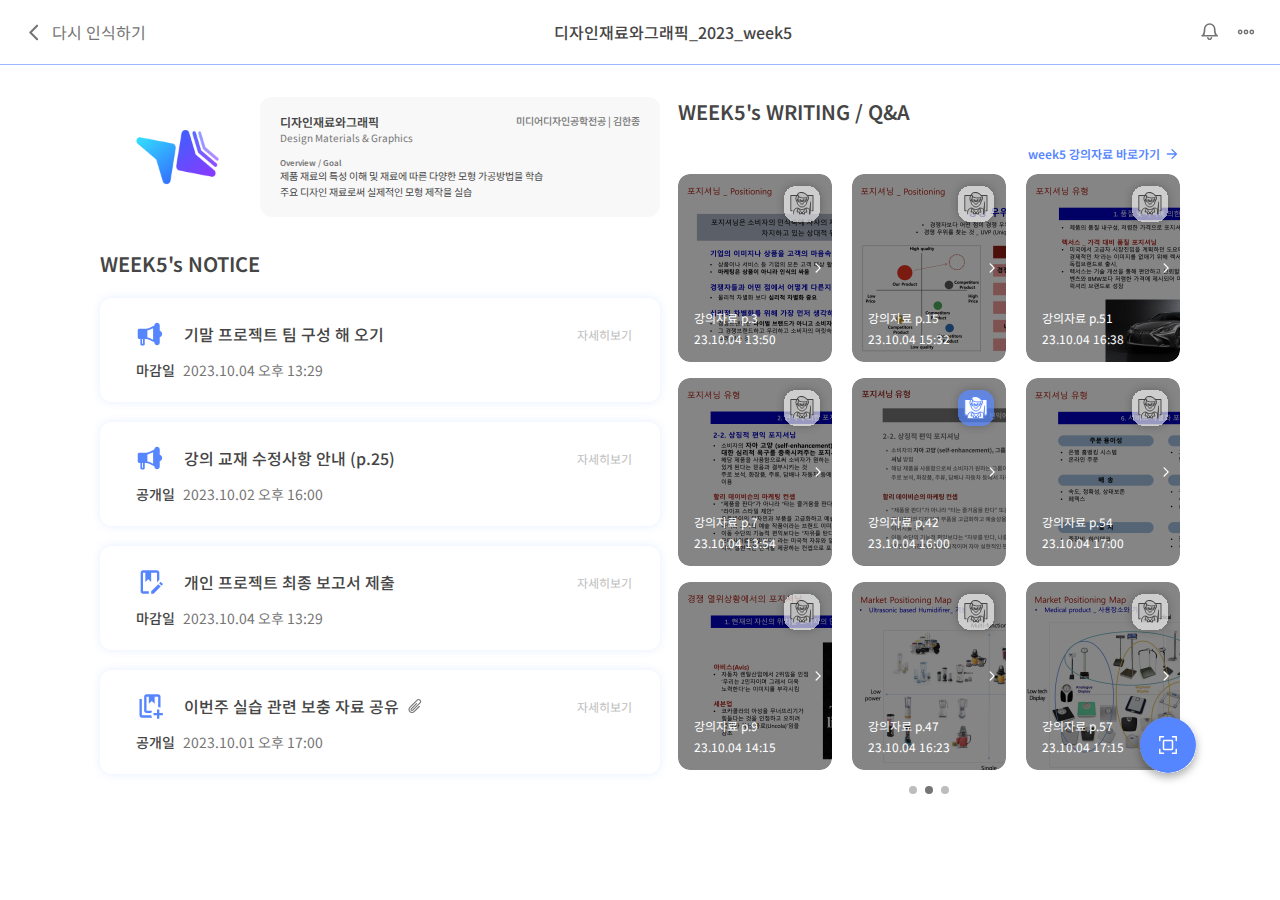
==== commit 3a5caae1: "Add files via upload" ====
--- a/bookmark1.html
+++ b/bookmark1.html
@@ -341,9 +341,11 @@
                                 </svg>                            
                             </div>                            
                         </a>
-                        <svg width="12" height="12" viewBox="0 0 12 12" fill="none" xmlns="http://www.w3.org/2000/svg">
-                            <path d="M3.69073 10.5039C3.74879 10.5621 3.81776 10.6083 3.89369 10.6398C3.96962 10.6713 4.05102 10.6875 4.13323 10.6875C4.21544 10.6875 4.29684 10.6713 4.37277 10.6398C4.4487 10.6083 4.51767 10.5621 4.57573 10.5039L8.73073 6.34888C8.77708 6.30263 8.81386 6.24768 8.83895 6.18719C8.86404 6.12671 8.87695 6.06187 8.87695 5.99638C8.87695 5.9309 8.86404 5.86606 8.83895 5.80557C8.81386 5.74508 8.77708 5.69014 8.73073 5.64388L4.57573 1.48888C4.33073 1.24388 3.93573 1.24388 3.69073 1.48888C3.44573 1.73388 3.44573 2.12888 3.69073 2.37388L7.31073 5.99888L3.68573 9.62388C3.44573 9.86388 3.44573 10.2639 3.69073 10.5039Z" fill="white"/>
-                        </svg>
+                        <a href="https://www.figma.com/proto/IHj9rZXJYn2Bewh9gBdIoN/%EC%A1%B8%EC%A0%84%EA%B9%8C%EC%A7%80%EC%9D%98-%EC%97%AC%EC%A0%95-%F0%9F%AB%A0?page-id=1546%3A2&type=design&node-id=4774-9980&viewport=-2486%2C-3436%2C0.09&t=mgtNT2WEgeeeeviM-8&scaling=scale-down&starting-point-node-id=4774%3A9980&hide-ui=1">
+                            <svg width="12" height="12" viewBox="0 0 12 12" fill="none" xmlns="http://www.w3.org/2000/svg">
+                                <path d="M3.69073 10.5039C3.74879 10.5621 3.81776 10.6083 3.89369 10.6398C3.96962 10.6713 4.05102 10.6875 4.13323 10.6875C4.21544 10.6875 4.29684 10.6713 4.37277 10.6398C4.4487 10.6083 4.51767 10.5621 4.57573 10.5039L8.73073 6.34888C8.77708 6.30263 8.81386 6.24768 8.83895 6.18719C8.86404 6.12671 8.87695 6.06187 8.87695 5.99638C8.87695 5.9309 8.86404 5.86606 8.83895 5.80557C8.81386 5.74508 8.77708 5.69014 8.73073 5.64388L4.57573 1.48888C4.33073 1.24388 3.93573 1.24388 3.69073 1.48888C3.44573 1.73388 3.44573 2.12888 3.69073 2.37388L7.31073 5.99888L3.68573 9.62388C3.44573 9.86388 3.44573 10.2639 3.69073 10.5039Z" fill="white"/>
+                            </svg>
+                        </a>
                         <p class="exp">강의자료 p.42<br>23.10.04 16:00</p>
                     </div>
 
--- a/bookmark1.css
+++ b/bookmark1.css
@@ -8,9 +8,7 @@
     text-decoration: none;
 }
 html, body {
-    width: 1194px;
-    height: 834px;
-    border: 1px solid #cecece;
+    width: 100vw;
 }
 
 #tab_bar {
@@ -49,20 +47,20 @@
 }
 
 #content {
-    padding: 32px 60px;
+    padding: 32px 100px;
     display: flex;
     justify-content: space-between;
 }
 
 #left {
-    width: 529px;
+    width: 560px;
 }
 #lec_info {
     width: 100%;
     display: flex;
     justify-content: space-between;
     align-items: center;
-    margin-bottom: 36px;
+    margin-bottom: 32px;
 }
 #lec_info img {
     width: 120px;
@@ -70,7 +68,7 @@
     margin-left: 16px;
 }
 #lec_info > div {
-    width: 359px;
+    width: 400px;
     height: 120px;
     padding: 16px 20px;
     border-radius: 12px;
@@ -91,12 +89,12 @@
 }
 #lec_info > div #main #main_one p:nth-child(2){
     font-size: 10px;
-    font-weight: 400;
+    font-weight: 500;
     color: #757575;
 }
 #lec_info > div #main #main_two p {
     font-size: 10px;
-    font-weight: 300;
+    font-weight: 400;
     color: #757575;
 }
 #lec_info > div #sub p:first-child {
@@ -106,7 +104,7 @@
 }
 #lec_info > div #sub p:nth-child(2) {
     font-size: 10px;
-    font-weight: 300;
+    font-weight: 400;
     line-height: 160%;
     color: #454545;
 }
@@ -115,10 +113,10 @@
     font-size: 20px;
     font-weight: 600;
     color: #454545;
-    margin-bottom: 24px;
+    margin-bottom: 20px;
 }
 #notice_list {
-    width: 501px;
+    width: 560px;
 }
 #notice_list .notice {
     width: 100%;
@@ -143,7 +141,7 @@
 }
 #notice_list .notice .main p {
     font-size: 16px;
-    font-weight: 400;
+    font-weight: 500;
     color: #454545;
     margin-left: 20px;
 }
@@ -152,7 +150,7 @@
 }
 #notice_list .notice .main span {
     font-size: 12px;
-    font-weight: 300;
+    font-weight: 400;
     color: #BDBDBD;
 }
 #notice_list .notice .sub {
@@ -161,13 +159,13 @@
 }
 #notice_list .notice .sub p:first-child{
     font-size: 14px;
-    font-weight: 400;
+    font-weight: 500;
     color: #454545;
     margin-right: 8px;
 }
 #notice_list .notice .sub p:nth-child(2) {
     font-size: 14px;
-    font-weight: 300;
+    font-weight: 400;
     color: #757575;
 }
 
@@ -225,7 +223,7 @@
     bottom: 12px;
     left: 16px;
     font-size: 12px;
-    font-weight: 300;
+    font-weight: 400;
     line-height: 180%;
     color: white;
 }
@@ -248,6 +246,11 @@
 .qna5 {
     margin-right: 20px;
     background-image: url(img/bookmark1_qna5.png);
+}
+.qna5 a:nth-child(2) svg {
+    position: absolute;
+    top: 88px;
+    right: 8px;
 }
 .qna6 {
     margin-right: 20px;
